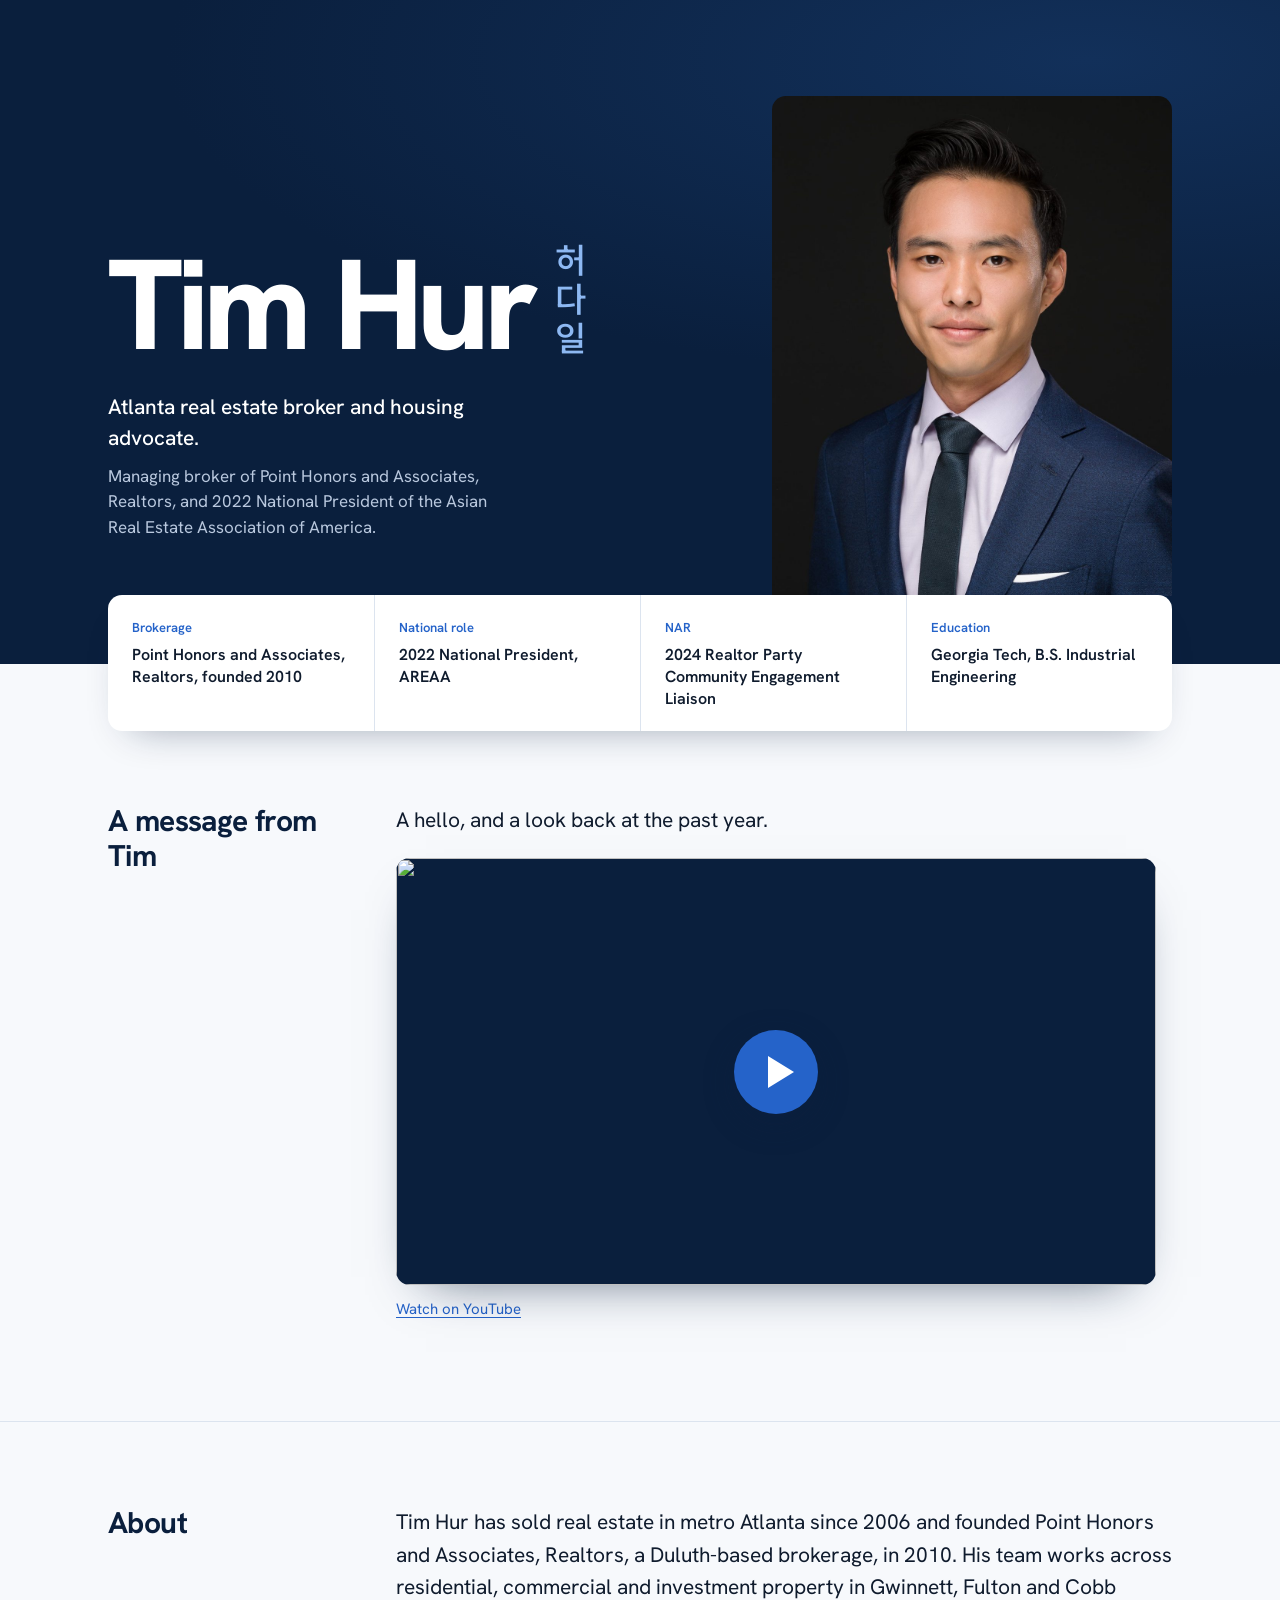
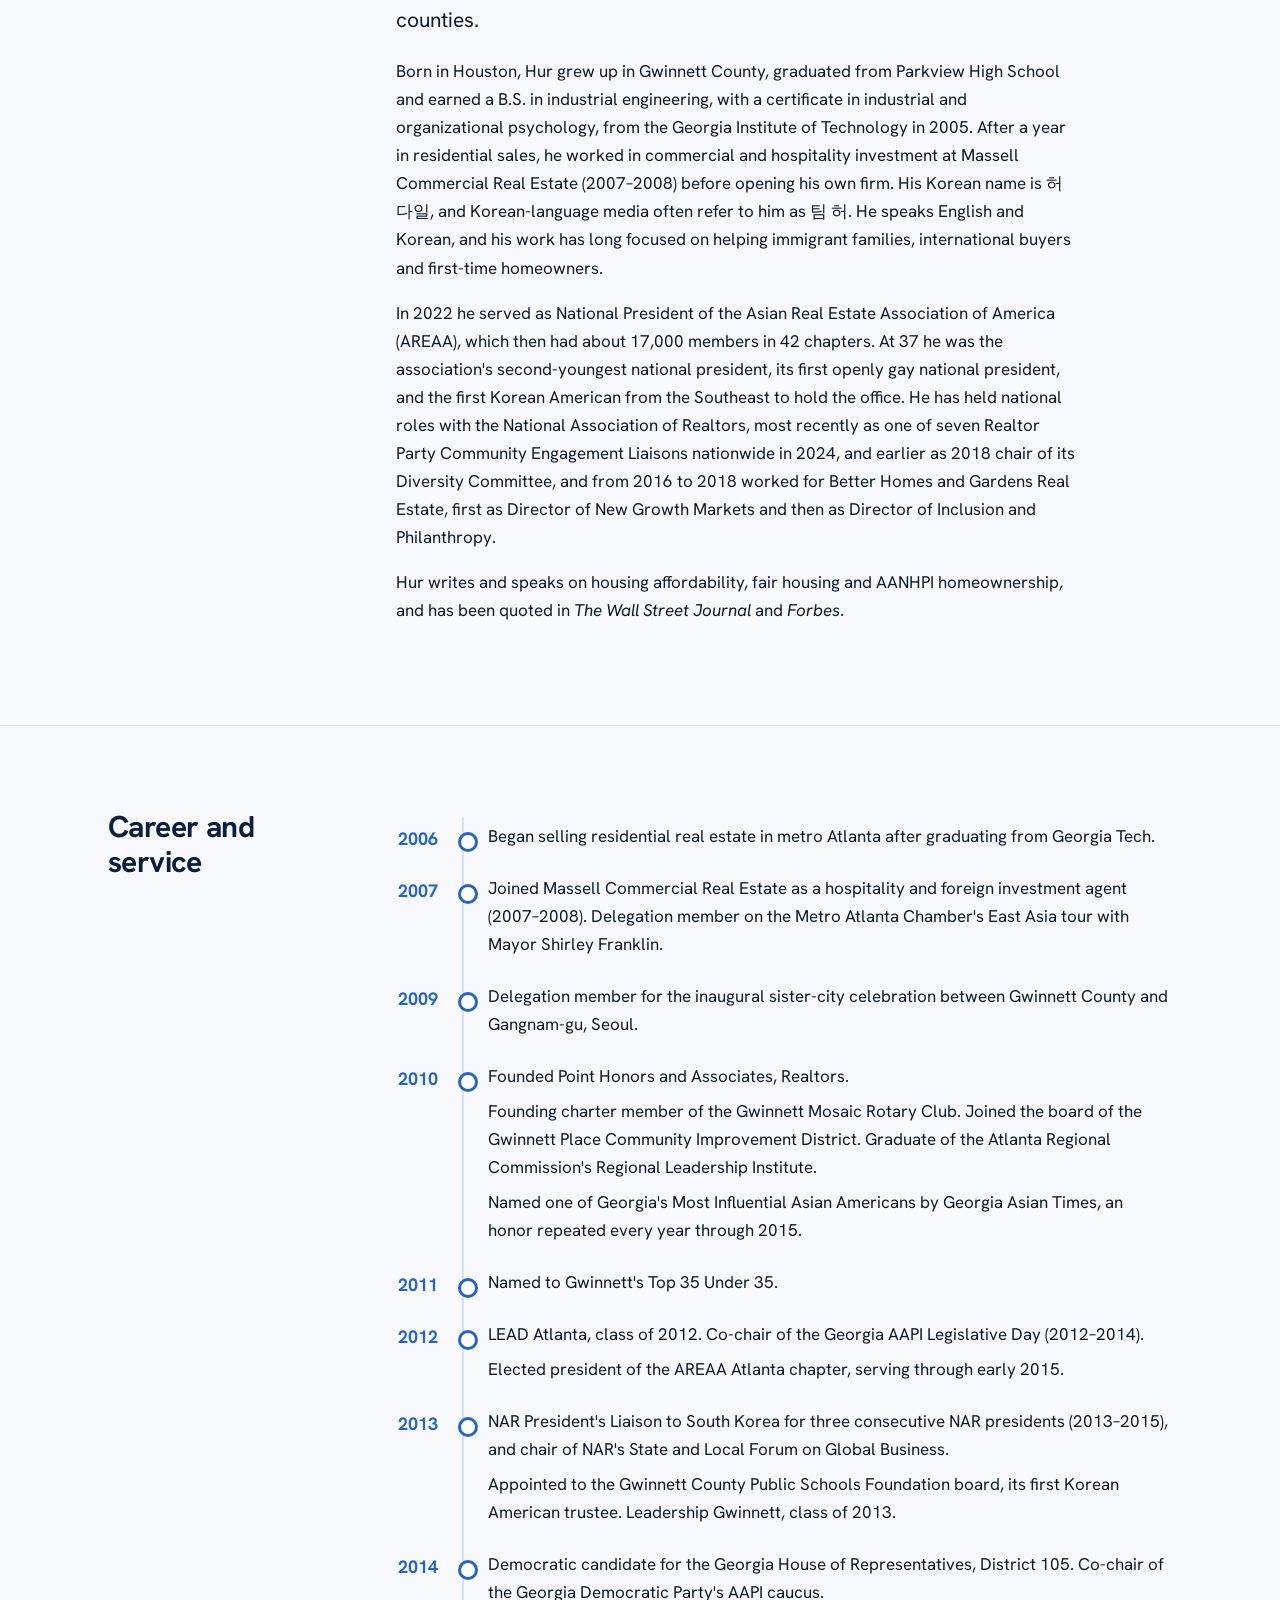
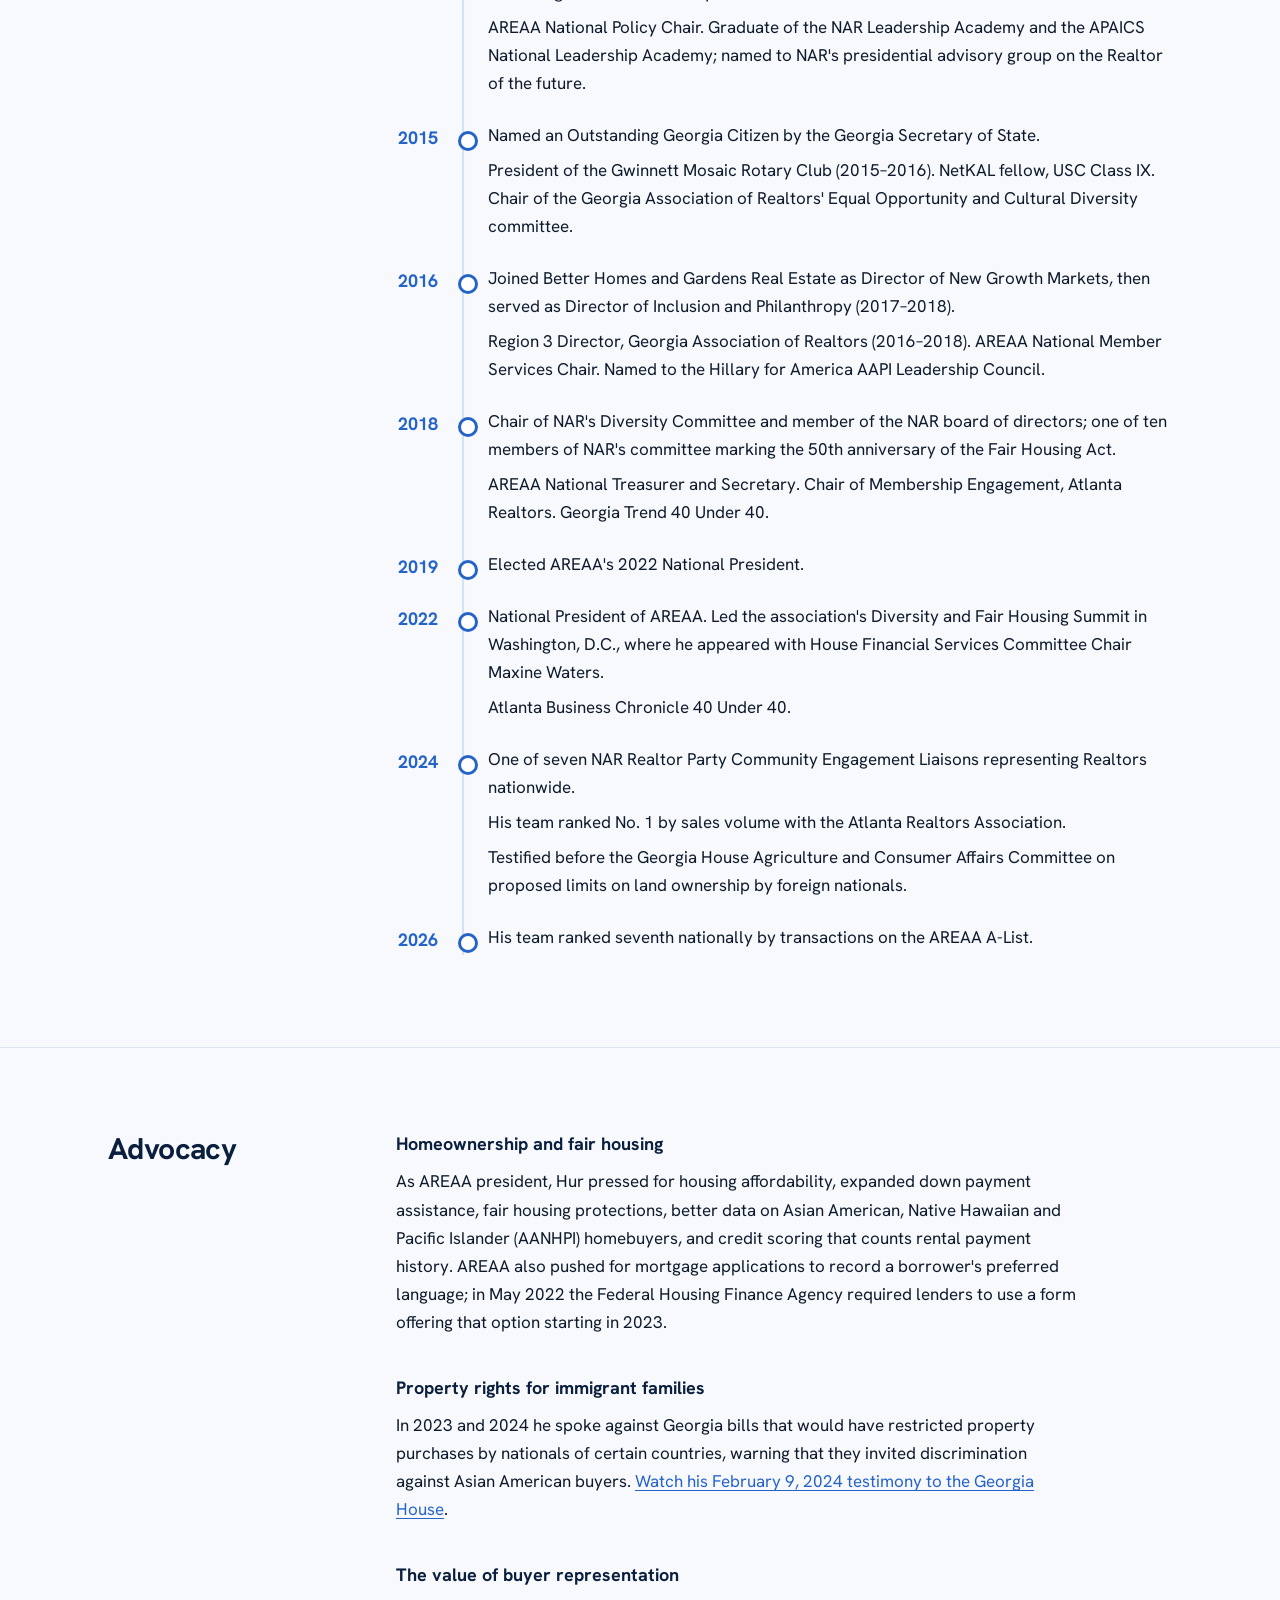
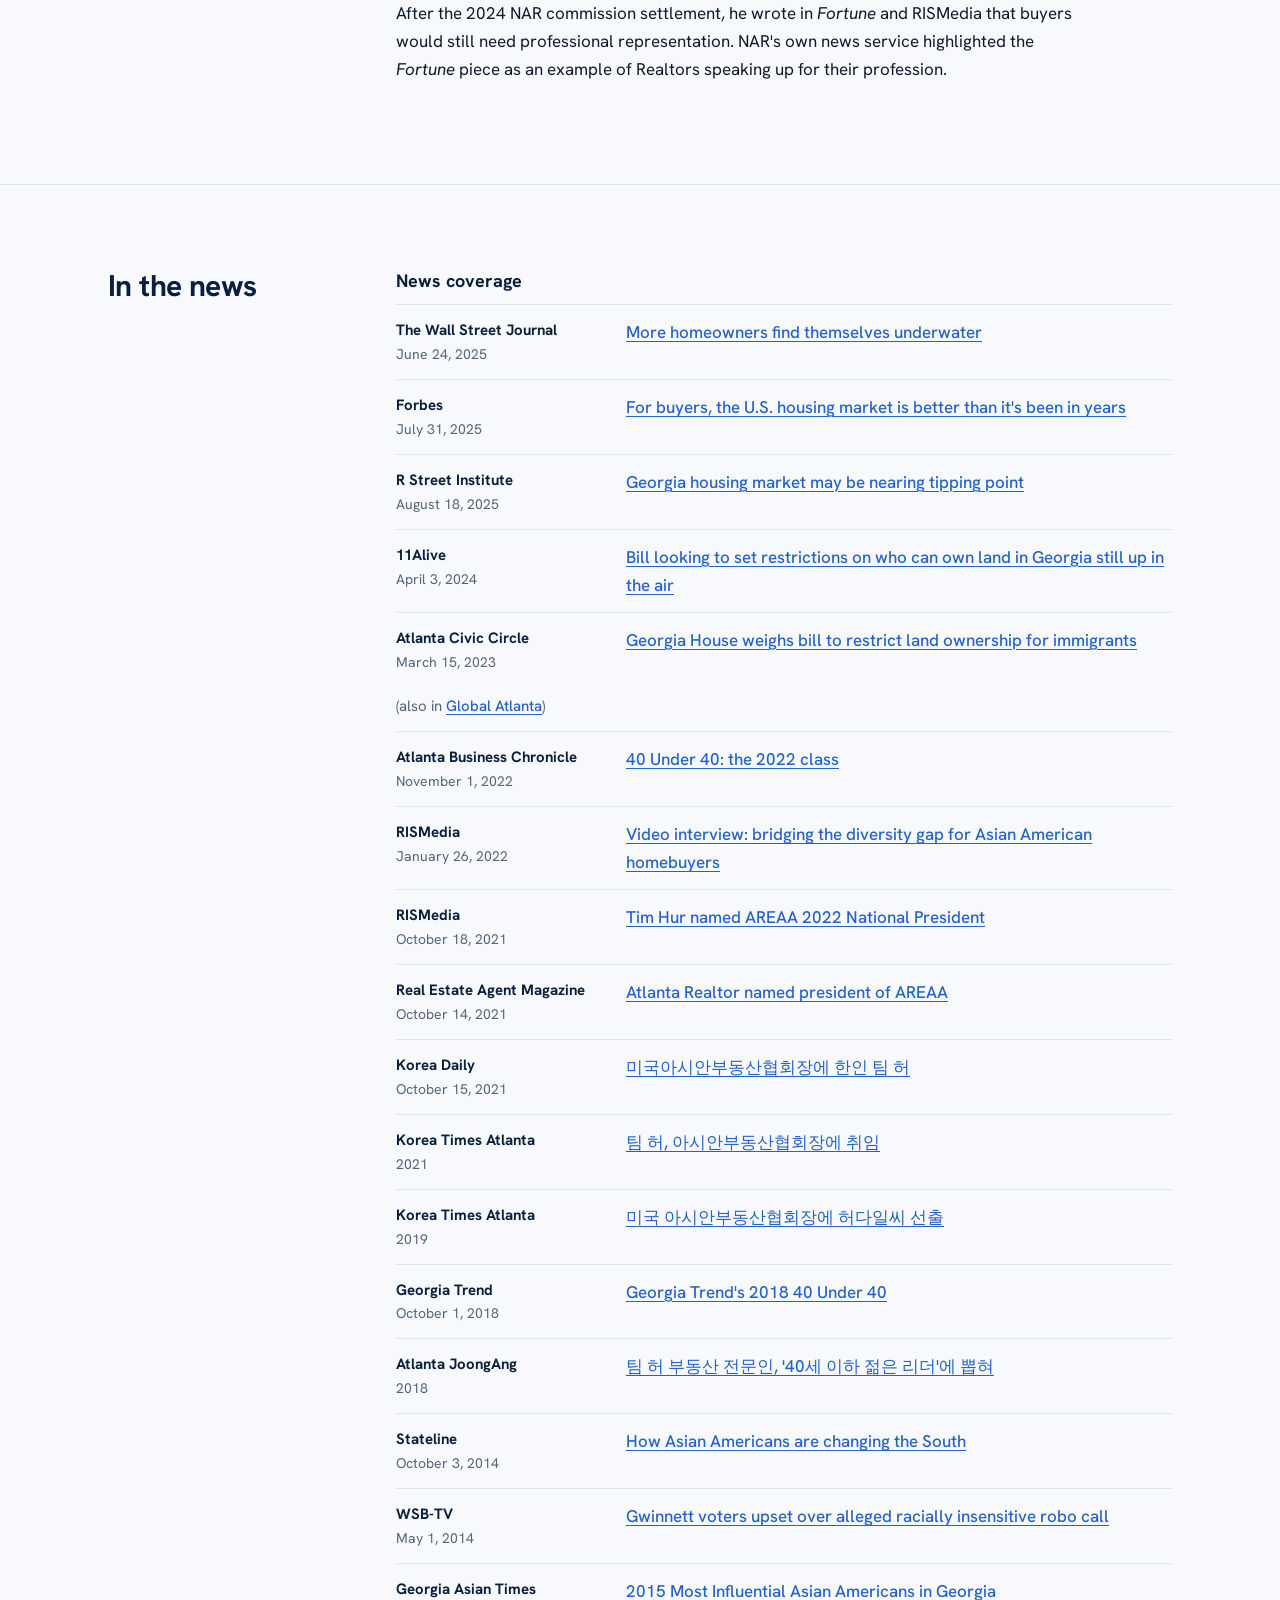
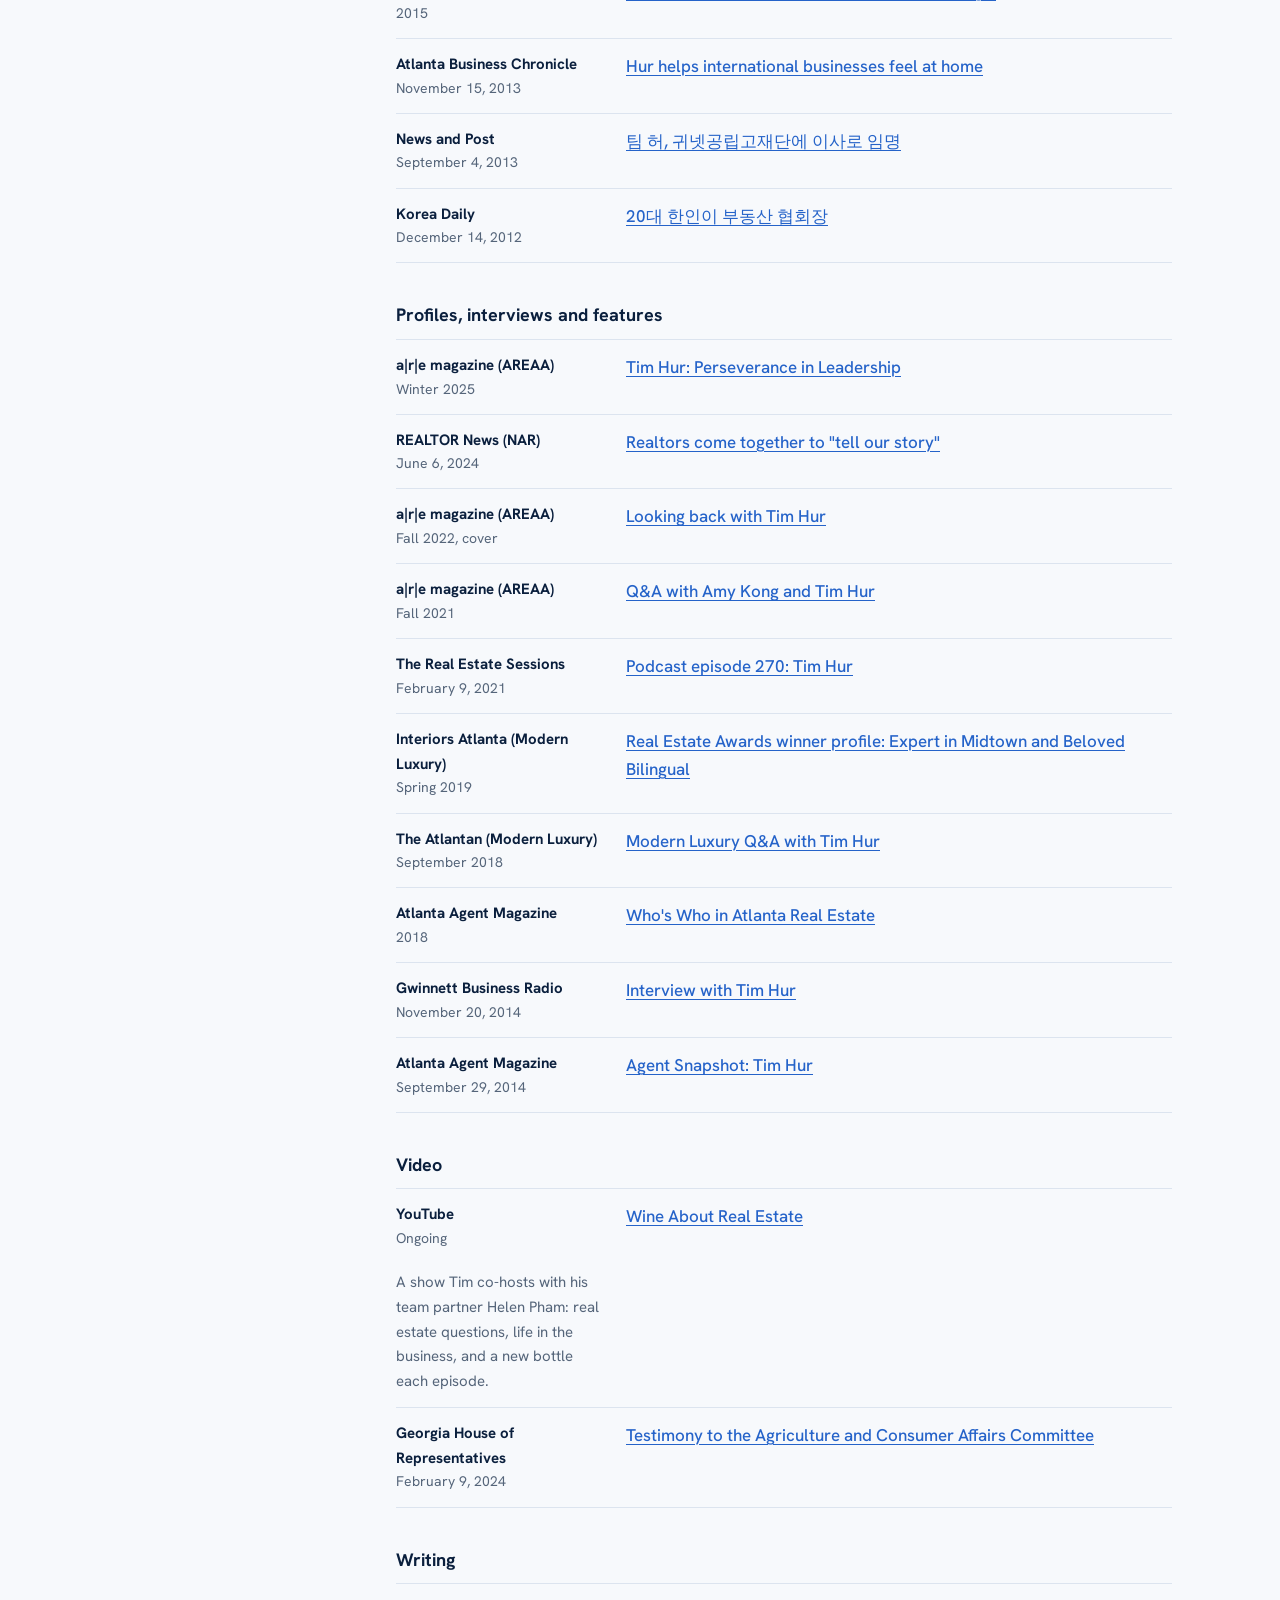
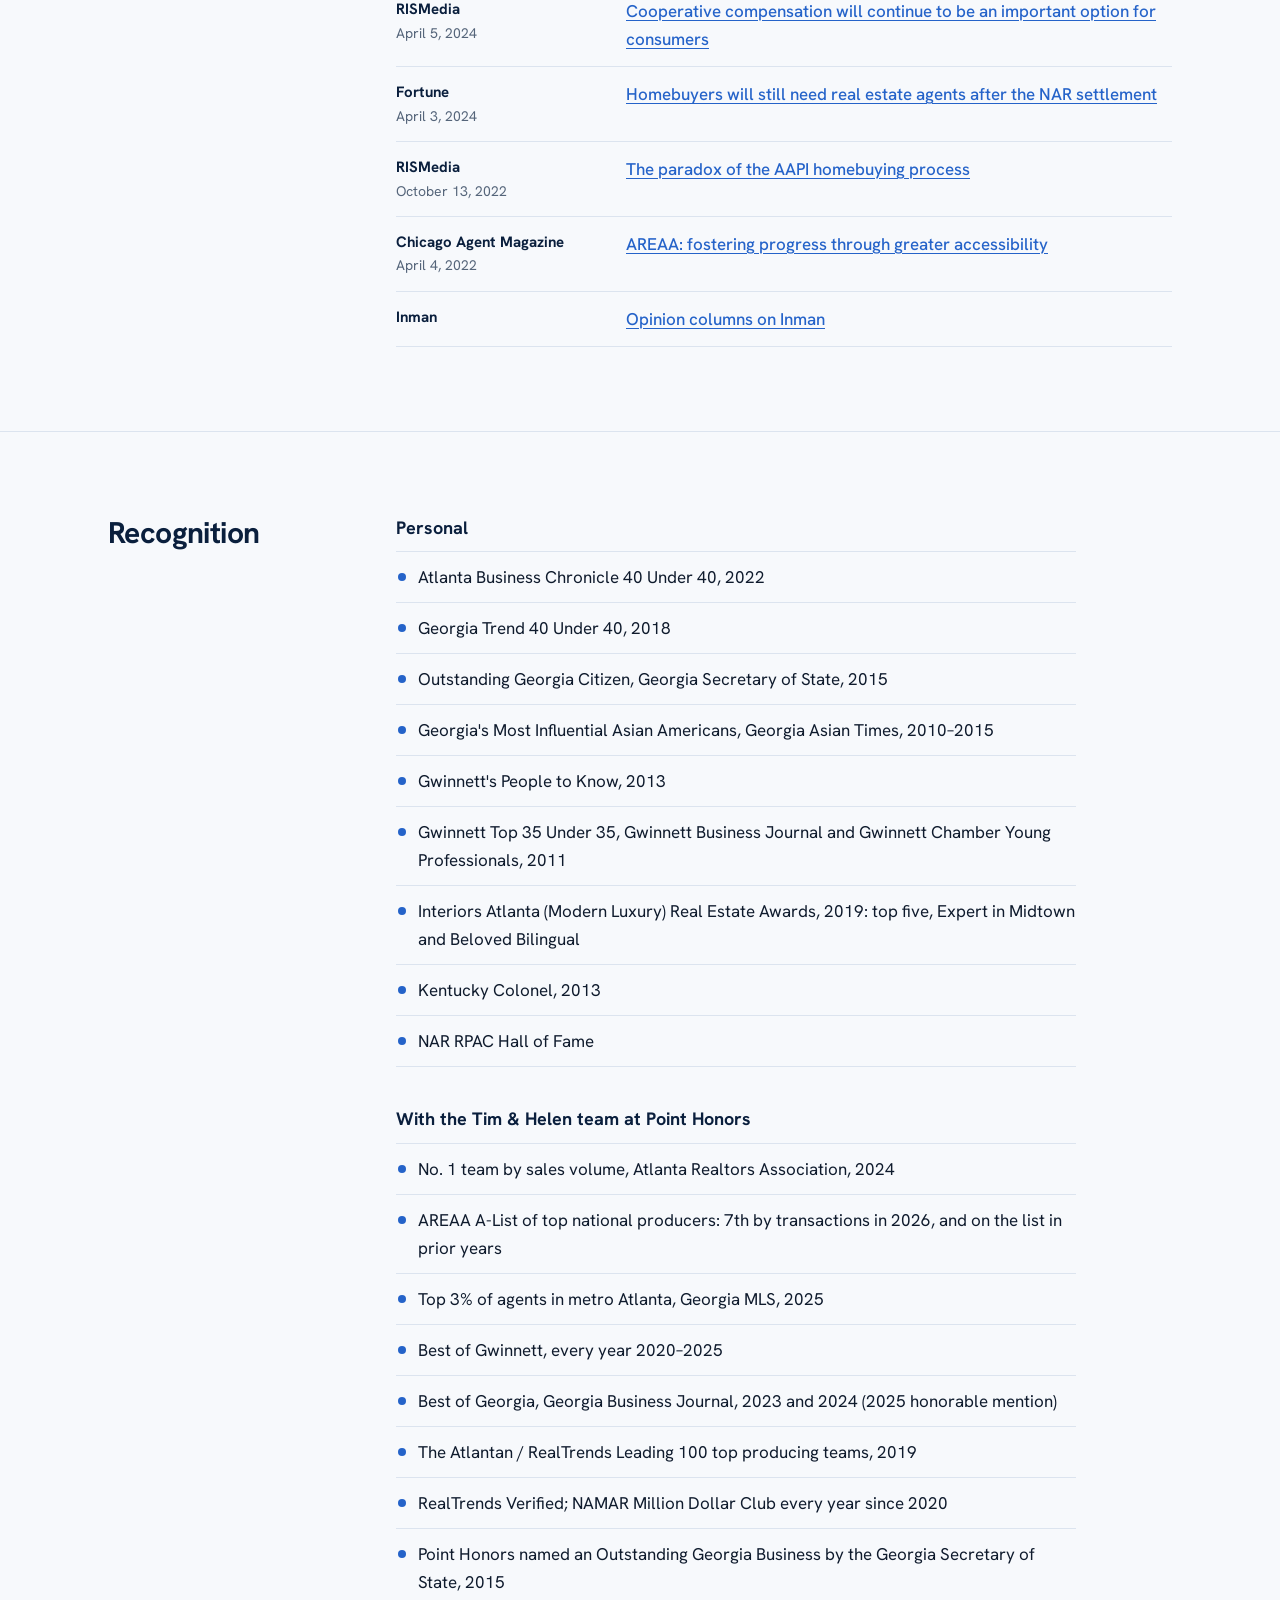
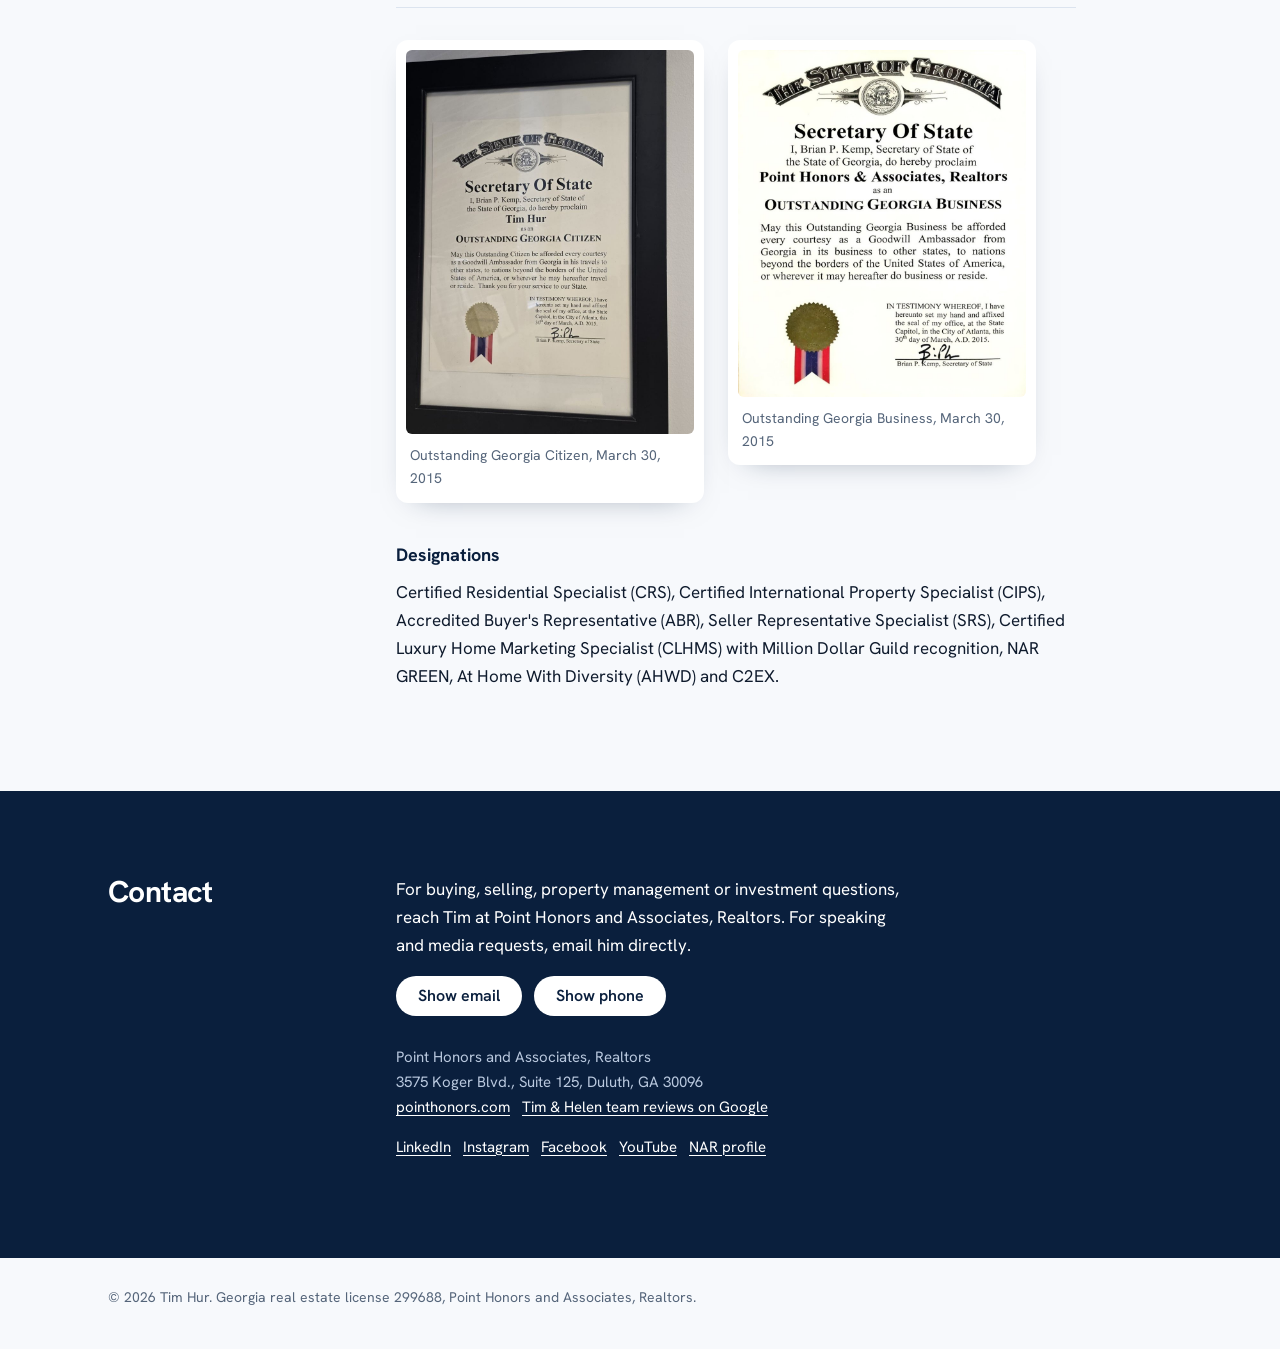
==== index.html @ 00a07d2d "Launch timhur.com site with welcome video Co-Authored-By: Claude Opus 5.5 <noreply@anthropic.com> Cl" ====
<!DOCTYPE html>
<html lang="en">
<head>
<meta charset="utf-8">
<meta name="viewport" content="width=device-width, initial-scale=1">
<title>Tim Hur | Atlanta Real Estate Broker &amp; 2022 AREAA National President</title>
<meta name="description" content="Tim Hur (허다일) is an Atlanta real estate broker, managing broker of Point Honors and Associates, Realtors, and the 2022 national president of the Asian Real Estate Association of America (AREAA).">
<link rel="canonical" href="https://timhur.com/">
<meta name="robots" content="index, follow">
<meta property="og:type" content="profile">
<meta property="og:title" content="Tim Hur — Atlanta real estate broker and housing advocate">
<meta property="og:description" content="Managing broker of Point Honors and Associates, Realtors. 2022 National President of AREAA. 2024 NAR Realtor Party Community Engagement Liaison.">
<meta property="og:url" content="https://timhur.com/">
<meta property="og:image" content="https://timhur.com/images/tim-hur.jpg">
<meta property="profile:first_name" content="Tim">
<meta property="profile:last_name" content="Hur">
<meta name="twitter:card" content="summary">
<link rel="preconnect" href="https://fonts.googleapis.com">
<link rel="preconnect" href="https://fonts.gstatic.com" crossorigin>
<link href="https://fonts.googleapis.com/css2?family=Hanken+Grotesk:ital,wght@0,400;0,500;0,600;0,700;0,800;1,400&family=Noto+Sans+KR:wght@500&display=swap" rel="stylesheet">

<script type="application/ld+json">
{
  "@context": "https://schema.org",
  "@type": "ProfilePage",
  "@id": "https://timhur.com/#page",
  "url": "https://timhur.com/",
  "name": "Tim Hur",
  "mainEntity": {
    "@type": "Person",
    "@id": "https://timhur.com/#person",
    "name": "Tim Hur",
    "alternateName": ["Tim D. Hur", "허다일", "팀 허"],
    "url": "https://timhur.com/",
    "image": "https://timhur.com/images/tim-hur.jpg",
    "description": "Atlanta real estate broker, managing broker of Point Honors and Associates, Realtors, and 2022 National President of the Asian Real Estate Association of America.",
    "jobTitle": "Managing Broker",
    "hasCredential": { "@type": "EducationalOccupationalCredential", "credentialCategory": "degree", "name": "B.S. Industrial Engineering", "recognizedBy": { "@type": "CollegeOrUniversity", "name": "Georgia Institute of Technology" } },
    "worksFor": {
      "@type": "RealEstateAgent",
      "@id": "https://www.pointhonors.com/#org",
      "name": "Point Honors and Associates, Realtors",
      "url": "https://www.pointhonors.com/",
      "foundingDate": "2010",
      "address": {
        "@type": "PostalAddress",
        "streetAddress": "3575 Koger Blvd., Suite 125",
        "addressLocality": "Duluth",
        "addressRegion": "GA",
        "postalCode": "30096",
        "addressCountry": "US"
      },
      "telephone": "+1-678-869-5130"
    },
    "birthPlace": { "@type": "Place", "name": "Houston, Texas" },
    "alumniOf": [
      { "@type": "CollegeOrUniversity", "name": "Georgia Institute of Technology", "url": "https://www.gatech.edu/" },
      { "@type": "HighSchool", "name": "Parkview High School" }
    ],
    "hasOccupation": {
      "@type": "Occupation",
      "name": "Real estate broker",
      "occupationLocation": { "@type": "City", "name": "Atlanta, Georgia" }
    },
    "memberOf": [
      { "@type": "Organization", "name": "Georgia Association of Realtors" },
      { "@type": "Organization", "name": "Gwinnett Mosaic Rotary Club" },
      { "@type": "Organization", "name": "Asian Real Estate Association of America", "url": "https://www.areaa.org/" },
      { "@type": "Organization", "name": "National Association of Realtors", "url": "https://www.nar.realtor/" }
    ],
    "award": [
      "Atlanta Business Chronicle 40 Under 40 (2022)",
      "Georgia Trend 40 Under 40 (2018)",
      "Outstanding Georgia Citizen, Georgia Secretary of State (2015)",
      "Georgia's Most Influential Asian Americans, Georgia Asian Times (2010–2015)",
      "Gwinnett Top 35 Under 35 (2011)"
    ],
    "knowsLanguage": ["en", "ko"],
    "knowsAbout": ["Residential real estate", "Fair housing", "AANHPI homeownership", "Housing policy"],
    "sameAs": [
      "https://www.wikidata.org/wiki/Q141613548",
      "https://www.linkedin.com/in/timhur/",
      "https://www.instagram.com/timhur7/",
      "https://www.facebook.com/timhur7",
      "https://x.com/timhur7",
      "https://www.youtube.com/@wineaboutrealestate",
      "https://www.nar.realtor/tim-hur",
      "https://ballotpedia.org/Tim_D._Hur",
      "https://www.inman.com/author/tim-hur/",
      "https://fortune.com/author/tim-hur/",
      "https://www.rismedia.com/bylines/tim-hur/",
      "https://www.pointhonors.com/agent/Tim-Hur/8330177"
    ]
  }
}
</script>

<style>
:root{
  --navy:#0A1F3D; --navy-2:#12305A; --blue:#2563C9; --sky:#8DB8F2; --ice:#EEF4FC;
  --paper:#F7F9FC; --ink:#0F1B2D; --muted:#55657A; --rule:#DCE4EF;
  --sans:"Hanken Grotesk", system-ui, -apple-system, "Segoe UI", sans-serif;
  --hangul:"Noto Sans KR", "Apple SD Gothic Neo", sans-serif;
  --measure:68ch;
}
*{box-sizing:border-box}
html{-webkit-text-size-adjust:100%;scroll-behavior:smooth}
body{margin:0;background:var(--paper);color:var(--ink);font:400 17px/1.65 var(--sans)}
a{color:var(--blue);text-decoration-thickness:1px;text-underline-offset:3px}
a:hover{color:var(--navy)}
a:focus-visible,button:focus-visible{outline:2px solid var(--blue);outline-offset:3px;border-radius:4px}
.wrap{max-width:1120px;margin:0 auto;padding:0 28px}

/* Hero: full-bleed navy that the black-backdrop portrait melts into */
.hero{background:radial-gradient(120% 90% at 85% 10%, var(--navy-2) 0%, var(--navy) 60%);color:#fff;padding:96px 0 0;overflow:hidden}
.hero-grid{display:grid;grid-template-columns:1.15fr .85fr;gap:40px;align-items:end}
.name{margin:0;display:flex;align-items:flex-end;gap:20px}
.name-en{font:800 clamp(64px,10vw,128px)/.9 var(--sans);letter-spacing:-.045em;color:#fff}
.name-ko{font:500 clamp(22px,2.8vw,34px)/1 var(--hangul);color:var(--sky);writing-mode:vertical-rl;letter-spacing:.14em;padding-bottom:4px}
.role{margin:28px 0 56px;font-size:21px;line-height:1.5;max-width:34ch;color:#fff;font-weight:500}
.role span{display:block;margin-top:10px;font-size:17px;font-weight:400;color:#B9C8DE}
.portrait{aspect-ratio:4/5;overflow:hidden;align-self:end;border-radius:14px 14px 0 0;max-width:400px;justify-self:end;width:100%}
.portrait img{width:100%;height:100%;object-fit:cover;display:block}
.facts{display:grid;grid-template-columns:repeat(4,1fr);margin:0;background:#fff;border-radius:14px;box-shadow:0 18px 40px -24px rgba(10,31,61,.45);position:relative;top:-1px}
.facts-wrap{background:linear-gradient(var(--navy) 50%, var(--paper) 50%)}
.facts div{padding:22px 24px;border-left:1px solid var(--rule)}
.facts div:first-child{border-left:0}
.facts dt{font-size:13px;font-weight:600;color:var(--blue);margin:0 0 6px}
.facts dd{margin:0;font-size:16px;font-weight:600;line-height:1.35;color:var(--ink)}

/* Sections */
section{padding:84px 0}
section + section{border-top:1px solid var(--rule)}
.sec{display:grid;grid-template-columns:240px 1fr;gap:48px}
h2{font:700 30px/1.15 var(--sans);letter-spacing:-.02em;margin:0;color:var(--navy)}
h3{font:700 18px/1.3 var(--sans);margin:40px 0 12px;color:var(--navy)}
h3:first-child{margin-top:0}
p{margin:0 0 1em;max-width:var(--measure)}
.lede{font-size:21px;line-height:1.55;color:var(--ink)}
ul.plain{list-style:none;margin:0;padding:0;max-width:var(--measure)}
ul.plain li{padding:11px 0 11px 22px;border-top:1px solid var(--rule);position:relative}
ul.plain li::before{content:"";position:absolute;left:2px;top:21px;width:8px;height:8px;border-radius:50%;background:var(--blue)}
ul.plain li:last-child{border-bottom:1px solid var(--rule)}
.src{color:var(--muted);font-size:15px}

/* Timeline: a real sequence, so a rail with year markers */
.timeline{list-style:none;margin:0;padding:0 0 0 2px;max-width:780px;position:relative}
.timeline::before{content:"";position:absolute;left:66px;top:8px;bottom:8px;width:2px;background:#D3E1F5}
.timeline li{display:grid;grid-template-columns:56px 1fr;gap:34px;padding:12px 0;position:relative}
.timeline li::after{content:"";position:absolute;left:60px;top:22px;width:14px;height:14px;border-radius:50%;background:#fff;border:3px solid var(--blue)}
.timeline .yr{font:700 18px/1.2 var(--sans);color:var(--blue);padding-top:6px}
.timeline p{margin:0 0 .4em}
.timeline p:last-child{margin:0}

/* Press list */
.press{list-style:none;margin:0;padding:0;max-width:840px}
.press li{display:grid;grid-template-columns:210px 1fr;gap:20px;padding:13px 0;border-top:1px solid var(--rule)}
.press li:last-child{border-bottom:1px solid var(--rule)}
.press .outlet{font-weight:700;font-size:15px;color:var(--navy)}
.press .outlet small{display:block;font-weight:400;color:var(--muted);font-size:14px}
.press a{font-weight:500}

/* Certificates */
.certs{display:grid;grid-template-columns:1fr 1fr;gap:24px;margin-top:32px;max-width:640px;align-items:start}
.certs figure{margin:0;background:#fff;padding:10px;border-radius:12px;box-shadow:0 10px 30px -20px rgba(10,31,61,.5)}
.certs img{width:100%;height:auto;display:block;border-radius:6px}
.certs figcaption{font-size:14px;color:var(--muted);margin:10px 4px 2px}

/* Contact */
.contact{background:var(--navy);color:#fff;border:0}
section.contact{border-top:0}
.contact h2{color:#fff}
.contact a{color:#fff}
.contact a:focus-visible,.contact button:focus-visible{outline-color:var(--sky)}
.contact p{max-width:52ch}
.contact .src{color:#B9C8DE}
.reveal button{font:600 16px/1 var(--sans);color:var(--navy);background:#fff;border:0;border-radius:999px;padding:12px 22px;margin:0 8px 12px 0;cursor:pointer}
.reveal button:hover{background:var(--sky)}
/* Instagram strip: slow continuous drift, pauses on hover/focus, static when motion is reduced */
.ig{padding-bottom:72px}
.ig .sec{margin-bottom:28px}
.ig-viewport{overflow:hidden;mask-image:linear-gradient(90deg,transparent,#000 6%,#000 94%,transparent)}
.ig-track{list-style:none;margin:0;padding:0 0 0 28px;display:flex;gap:18px;width:max-content;animation:igdrift 70s linear infinite}
.ig-viewport:hover .ig-track,.ig-viewport:focus-within .ig-track{animation-play-state:paused}
.ig-track li{flex:0 0 auto}
.ig-track a{display:block;width:240px;aspect-ratio:3/4;border-radius:12px;overflow:hidden;background:var(--ice);box-shadow:0 12px 28px -20px rgba(10,31,61,.6)}
.ig-track img{width:100%;height:100%;object-fit:cover;display:block;transition:transform .3s ease}
.ig-track a:hover img{transform:scale(1.03)}
@keyframes igdrift{from{transform:translateX(0)}to{transform:translateX(-50%)}}
@media (prefers-reduced-motion:reduce){
  .ig-track{animation:none}
  .ig-viewport{overflow-x:auto;mask-image:none}
  .ig-track a:hover img{transform:none}
}
@media (max-width:480px){.ig-track a{width:180px}}
/* Welcome video: thumbnail first, YouTube loads only when played */
.welcome{padding-top:72px}
.video{position:relative;aspect-ratio:16/9;max-width:760px;border-radius:14px;overflow:hidden;background:var(--navy);box-shadow:0 22px 50px -30px rgba(10,31,61,.7);margin:6px 0 12px}
.video-play{all:unset;cursor:pointer;position:absolute;inset:0;display:block}
.video-play img{width:100%;height:100%;object-fit:cover;display:block}
.video-icon{position:absolute;left:50%;top:50%;width:84px;height:84px;margin:-42px 0 0 -42px;border-radius:50%;background:var(--blue);box-shadow:0 10px 30px rgba(10,31,61,.45);transition:transform .2s ease}
.video-icon::after{content:"";position:absolute;left:34px;top:26px;border-style:solid;border-width:16px 0 16px 26px;border-color:transparent transparent transparent #fff}
.video-play:hover .video-icon{transform:scale(1.06)}
.video-play:focus-visible{outline:3px solid var(--blue);outline-offset:-3px}
.video iframe{position:absolute;inset:0;width:100%;height:100%;border:0}
@media (prefers-reduced-motion:reduce){.video-icon{transition:none}}
footer{padding:28px 0 40px;font-size:14px;color:var(--muted)}

@media (max-width:860px){
  .hero{padding-top:56px}
  .hero-grid{grid-template-columns:1fr;gap:0}
  .role{margin-bottom:32px}
  .portrait{justify-self:start;max-width:300px}
  .facts{grid-template-columns:1fr 1fr}
  .facts div:nth-child(3){border-left:0}
  .facts div:nth-child(n+3){border-top:1px solid var(--rule)}
  .sec{grid-template-columns:1fr;gap:22px}
  section{padding:60px 0}
  .press li{grid-template-columns:1fr;gap:2px}
}
@media (max-width:480px){
  .wrap{padding:0 20px}
  .facts{grid-template-columns:1fr}
  .facts div{border-left:0;border-top:1px solid var(--rule)}
  .facts div:first-child{border-top:0}
  .timeline::before{left:50px}
  .timeline li{grid-template-columns:44px 1fr;gap:28px}
  .timeline li::after{left:44px}
}
@media (prefers-reduced-motion:reduce){html{scroll-behavior:auto}}
</style>
</head>
<body>

<header class="hero">
  <div class="wrap">
    <div class="hero-grid">
      <div>
        <h1 class="name">
          <span class="name-en">Tim Hur</span>
          <span class="name-ko" lang="ko">허다일</span>
        </h1>
        <p class="role">Atlanta real estate broker and housing advocate.<span>Managing broker of Point Honors and Associates, Realtors, and 2022 National President of the Asian Real Estate Association of America.</span></p>
      </div>
      <div class="portrait">
        <img src="images/tim-hur.jpg" alt="Portrait of Tim Hur" width="1040" height="1300" fetchpriority="high">
      </div>
    </div>

  </div>
</header>
<div class="facts-wrap"><div class="wrap">
    <dl class="facts">
      <div><dt>Brokerage</dt><dd>Point Honors and Associates, Realtors, founded 2010</dd></div>
      <div><dt>National role</dt><dd>2022 National President, AREAA</dd></div>
      <div><dt>NAR</dt><dd>2024 Realtor Party Community Engagement Liaison</dd></div>
      <div><dt>Education</dt><dd>Georgia Tech, B.S. Industrial Engineering</dd></div>
    </dl>
</div></div>

<main>

<section id="welcome" class="welcome">
  <div class="wrap sec">
    <h2>A message from Tim</h2>
    <div>
      <p class="lede">A hello, and a look back at the past year.</p>
      <div class="video">
        <button type="button" class="video-play" data-id="hMQHinQkRRc" aria-label="Play video: A message from Tim Hur">
          <img src="https://i.ytimg.com/vi/hMQHinQkRRc/hqdefault.jpg" alt="" width="480" height="360" loading="lazy">
          <span class="video-icon" aria-hidden="true"></span>
        </button>
      </div>
      <p class="src"><a href="https://youtu.be/hMQHinQkRRc">Watch on YouTube</a></p>
    </div>
  </div>
</section>

<section id="about">
  <div class="wrap sec">
    <h2>About</h2>
    <div>
      <p class="lede">Tim Hur has sold real estate in metro Atlanta since 2006 and founded Point Honors and Associates, Realtors, a Duluth-based brokerage, in 2010. His team works across residential, commercial and investment property in Gwinnett, Fulton and Cobb counties.</p>
      <p>Born in Houston, Hur grew up in Gwinnett County, graduated from Parkview High School and earned a B.S. in industrial engineering, with a certificate in industrial and organizational psychology, from the Georgia Institute of Technology in 2005. After a year in residential sales, he worked in commercial and hospitality investment at Massell Commercial Real Estate (2007–2008) before opening his own firm. His Korean name is 허다일, and Korean-language media often refer to him as 팀 허. He speaks English and Korean, and his work has long focused on helping immigrant families, international buyers and first-time homeowners.</p>
      <p>In 2022 he served as National President of the Asian Real Estate Association of America (AREAA), which then had about 17,000 members in 42 chapters. At 37 he was the association's second-youngest national president, its first openly gay national president, and the first Korean American from the Southeast to hold the office. He has held national roles with the National Association of Realtors, most recently as one of seven Realtor Party Community Engagement Liaisons nationwide in 2024, and earlier as 2018 chair of its Diversity Committee, and from 2016 to 2018 worked for Better Homes and Gardens Real Estate, first as Director of New Growth Markets and then as Director of Inclusion and Philanthropy.</p>
      <p>Hur writes and speaks on housing affordability, fair housing and AANHPI homeownership, and has been quoted in <em>The Wall Street Journal</em> and <em>Forbes</em>.</p>
    </div>
  </div>
</section>

<section id="career">
  <div class="wrap sec">
    <h2>Career and service</h2>
    <ol class="timeline">
      <li><span class="yr">2006</span><div><p>Began selling residential real estate in metro Atlanta after graduating from Georgia Tech.</p></div></li>
      <li><span class="yr">2007</span><div><p>Joined Massell Commercial Real Estate as a hospitality and foreign investment agent (2007–2008). Delegation member on the Metro Atlanta Chamber's East Asia tour with Mayor Shirley Franklin.</p></div></li>
      <li><span class="yr">2009</span><div><p>Delegation member for the inaugural sister-city celebration between Gwinnett County and Gangnam-gu, Seoul.</p></div></li>
      <li><span class="yr">2010</span><div><p>Founded Point Honors and Associates, Realtors.</p><p>Founding charter member of the Gwinnett Mosaic Rotary Club. Joined the board of the Gwinnett Place Community Improvement District. Graduate of the Atlanta Regional Commission's Regional Leadership Institute.</p><p>Named one of Georgia's Most Influential Asian Americans by Georgia Asian Times, an honor repeated every year through 2015.</p></div></li>
      <li><span class="yr">2011</span><div><p>Named to Gwinnett's Top 35 Under 35.</p></div></li>
      <li><span class="yr">2012</span><div><p>LEAD Atlanta, class of 2012. Co-chair of the Georgia AAPI Legislative Day (2012–2014).</p><p>Elected president of the AREAA Atlanta chapter, serving through early 2015.</p></div></li>
      <li><span class="yr">2013</span><div><p>NAR President's Liaison to South Korea for three consecutive NAR presidents (2013–2015), and chair of NAR's State and Local Forum on Global Business.</p><p>Appointed to the Gwinnett County Public Schools Foundation board, its first Korean American trustee. Leadership Gwinnett, class of 2013.</p></div></li>
      <li><span class="yr">2014</span><div><p>Democratic candidate for the Georgia House of Representatives, District 105. Co-chair of the Georgia Democratic Party's AAPI caucus.</p><p>AREAA National Policy Chair. Graduate of the NAR Leadership Academy and the APAICS National Leadership Academy; named to NAR's presidential advisory group on the Realtor of the future.</p></div></li>
      <li><span class="yr">2015</span><div><p>Named an Outstanding Georgia Citizen by the Georgia Secretary of State.</p><p>President of the Gwinnett Mosaic Rotary Club (2015–2016). NetKAL fellow, USC Class IX. Chair of the Georgia Association of Realtors' Equal Opportunity and Cultural Diversity committee.</p></div></li>
      <li><span class="yr">2016</span><div><p>Joined Better Homes and Gardens Real Estate as Director of New Growth Markets, then served as Director of Inclusion and Philanthropy (2017–2018).</p><p>Region 3 Director, Georgia Association of Realtors (2016–2018). AREAA National Member Services Chair. Named to the Hillary for America AAPI Leadership Council.</p></div></li>
      <li><span class="yr">2018</span><div><p>Chair of NAR's Diversity Committee and member of the NAR board of directors; one of ten members of NAR's committee marking the 50th anniversary of the Fair Housing Act.</p><p>AREAA National Treasurer and Secretary. Chair of Membership Engagement, Atlanta Realtors. Georgia Trend 40 Under 40.</p></div></li>
      <li><span class="yr">2019</span><div><p>Elected AREAA's 2022 National President.</p></div></li>
      <li><span class="yr">2022</span><div><p>National President of AREAA. Led the association's Diversity and Fair Housing Summit in Washington, D.C., where he appeared with House Financial Services Committee Chair Maxine Waters.</p><p>Atlanta Business Chronicle 40 Under 40.</p></div></li>
      <li><span class="yr">2024</span><div><p>One of seven NAR Realtor Party Community Engagement Liaisons representing Realtors nationwide.</p><p>His team ranked No. 1 by sales volume with the Atlanta Realtors Association.</p><p>Testified before the Georgia House Agriculture and Consumer Affairs Committee on proposed limits on land ownership by foreign nationals.</p></div></li>
      <li><span class="yr">2026</span><div><p>His team ranked seventh nationally by transactions on the AREAA A-List.</p></div></li>
    </ol>
  </div>
</section>

<section id="advocacy">
  <div class="wrap sec">
    <h2>Advocacy</h2>
    <div>
      <h3>Homeownership and fair housing</h3>
      <p>As AREAA president, Hur pressed for housing affordability, expanded down payment assistance, fair housing protections, better data on Asian American, Native Hawaiian and Pacific Islander (AANHPI) homebuyers, and credit scoring that counts rental payment history. AREAA also pushed for mortgage applications to record a borrower's preferred language; in May 2022 the Federal Housing Finance Agency required lenders to use a form offering that option starting in 2023.</p>
      <h3>Property rights for immigrant families</h3>
      <p>In 2023 and 2024 he spoke against Georgia bills that would have restricted property purchases by nationals of certain countries, warning that they invited discrimination against Asian American buyers. <a href="https://www.youtube.com/watch?v=MfD4mejKtww&amp;t=2538s">Watch his February 9, 2024 testimony to the Georgia House</a>.</p>
      <h3>The value of buyer representation</h3>
      <p>After the 2024 NAR commission settlement, he wrote in <em>Fortune</em> and RISMedia that buyers would still need professional representation. NAR's own news service highlighted the <em>Fortune</em> piece as an example of Realtors speaking up for their profession.</p>
    </div>
  </div>
</section>

<section id="press">
  <div class="wrap sec">
    <h2>In the news</h2>
    <div>
      <h3>News coverage</h3>
      <ul class="press">
        <li><span class="outlet">The Wall Street Journal<small>June 24, 2025</small></span><a href="https://www.wsj.com/economy/housing/underwater-mortgages-negative-equity-charts-4e5978a1">More homeowners find themselves underwater</a></li>
        <li><span class="outlet">Forbes<small>July 31, 2025</small></span><a href="https://www.forbes.com/sites/daniellechemtob/2025/07/31/for-buyers-the-us-housing-market-is-better-than-its-been-in-years/">For buyers, the U.S. housing market is better than it's been in years</a></li>
        <li><span class="outlet">R Street Institute<small>August 18, 2025</small></span><a href="https://www.rstreet.org/commentary/georgia-housing-market-may-be-nearing-tipping-point/">Georgia housing market may be nearing tipping point</a></li>
        <li><span class="outlet">11Alive<small>April 3, 2024</small></span><a href="https://www.11alive.com/article/news/politics/georgia-governors-decision-land-ownership-bill-foreign-entities/85-9b10dd37-d5df-4109-9bd9-2bda0874ba6f">Bill looking to set restrictions on who can own land in Georgia still up in the air</a></li>
        <li><span class="outlet">Atlanta Civic Circle<small>March 15, 2023</small></span><a href="https://atlantaciviccircle.org/2023/03/15/georgia-house-weighs-bill-to-restrict-land-ownership-for-immigrants-from-china-russia-iran-and-other-targeted-countries/">Georgia House weighs bill to restrict land ownership for immigrants</a> <span class="src">(also in <a href="https://www.globalatlanta.com/georgia-house-weighs-bill-to-restrict-land-ownership-for-immigrants-from-china-russia-iran-and-other-targeted-countries/">Global Atlanta</a>)</span></li>
        <li><span class="outlet">Atlanta Business Chronicle<small>November 1, 2022</small></span><a href="https://www.bizjournals.com/atlanta/news/2022/11/01/40-under-40-age-39-2022-class.html">40 Under 40: the 2022 class</a></li>
        <li><span class="outlet">RISMedia<small>January 26, 2022</small></span><a href="https://www.rismedia.com/2022/01/26/bridging-the-diversity-gap-for-asian-american-homebuyers/">Video interview: bridging the diversity gap for Asian American homebuyers</a></li>
        <li><span class="outlet">RISMedia<small>October 18, 2021</small></span><a href="https://www.rismedia.com/2021/10/18/tim-hur-areaa-national-president/">Tim Hur named AREAA 2022 National President</a></li>
        <li><span class="outlet">Real Estate Agent Magazine<small>October 14, 2021</small></span><a href="https://denveragentmagazine.com/2021/10/14/atlanta-realtor-named-president-of-areaa/">Atlanta Realtor named president of AREAA</a></li>
        <li><span class="outlet">Korea Daily<small>October 15, 2021</small></span><a href="https://www.koreadaily.com/article/20211015121712015" lang="ko">미국아시안부동산협회장에 한인 팀 허</a></li>
        <li><span class="outlet">Korea Times Atlanta<small>2021</small></span><a href="https://higoodday.com/news/972090" lang="ko">팀 허, 아시안부동산협회장에 취임</a></li>
        <li><span class="outlet">Korea Times Atlanta<small>2019</small></span><a href="https://higoodday.com/news/716541" lang="ko">미국 아시안부동산협회장에 허다일씨 선출</a></li>
        <li><span class="outlet">Georgia Trend<small>October 1, 2018</small></span><a href="https://www.georgiatrend.com/2018/10/01/georgia-trends-2018-40-under-40/">Georgia Trend's 2018 40 Under 40</a></li>
        <li><span class="outlet">Atlanta JoongAng<small>2018</small></span><a href="https://www.atlantajoongang.com/48501" lang="ko">팀 허 부동산 전문인, '40세 이하 젊은 리더'에 뽑혀</a></li>
        <li><span class="outlet">Stateline<small>October 3, 2014</small></span><a href="https://stateline.org/2014/10/03/how-asian-americans-are-changing-the-south/">How Asian Americans are changing the South</a></li>
        <li><span class="outlet">WSB-TV<small>May 1, 2014</small></span><a href="https://www.wsbtv.com/news/local/gwinnett-voters-upset-over-alleged-racially-insens/138084466/">Gwinnett voters upset over alleged racially insensitive robo call</a></li>
        <li><span class="outlet">Georgia Asian Times<small>2015</small></span><a href="https://gasiantimes.com/metro-asian-news/2015-most-influential-asian-americans-in-georgia/">2015 Most Influential Asian Americans in Georgia</a></li>
        <li><span class="outlet">Atlanta Business Chronicle<small>November 15, 2013</small></span><a href="https://www.bizjournals.com/atlanta/print-edition/2013/11/15/hur-helps-international-businesses.html">Hur helps international businesses feel at home</a></li>
        <li><span class="outlet">News and Post<small>September 4, 2013</small></span><a href="https://newsandpost.com/m_read.php?id=people&amp;no=323" lang="ko">팀 허, 귀넷공립고재단에 이사로 임명</a></li>
        <li><span class="outlet">Korea Daily<small>December 14, 2012</small></span><a href="https://www.koreadaily.com/article/1549181" lang="ko">20대 한인이 부동산 협회장</a></li>
      </ul>

      <h3>Profiles, interviews and features</h3>
      <ul class="press">
        <li><span class="outlet">a|r|e magazine (AREAA)<small>Winter 2025</small></span><a href="https://issuu.com/areaa/docs/a_r_e_winter_2025">Tim Hur: Perseverance in Leadership</a></li>
        <li><span class="outlet">REALTOR News (NAR)<small>June 6, 2024</small></span><a href="https://www.nar.realtor/news/real-estate-news/realtors-come-together-to-tell-our-story">Realtors come together to "tell our story"</a></li>
        <li><span class="outlet">a|r|e magazine (AREAA)<small>Fall 2022, cover</small></span><a href="https://issuu.com/areaa/docs/fall22_a_r_e_finalfinal">Looking back with Tim Hur</a></li>
        <li><span class="outlet">a|r|e magazine (AREAA)<small>Fall 2021</small></span><a href="https://issuu.com/areaa/docs/fall21_a_r_e">Q&amp;A with Amy Kong and Tim Hur</a></li>
        <li><span class="outlet">The Real Estate Sessions<small>February 9, 2021</small></span><a href="https://www.therealestatesessions.com/episodes/season/6/">Podcast episode 270: Tim Hur</a></li>
        <li><span class="outlet">Interiors Atlanta (Modern Luxury)<small>Spring 2019</small></span><a href="https://cdn.chime.me/image/fs/cmsbuild/202042/12/original_e4d7e45c-9947-41a5-acff-ac46d6d1cf34.png">Real Estate Awards winner profile: Expert in Midtown and Beloved Bilingual</a></li>
        <li><span class="outlet">The Atlantan (Modern Luxury)<small>September 2018</small></span><a href="https://digital.modernluxury.com/publication/?i=520769&amp;p=123">Modern Luxury Q&amp;A with Tim Hur</a></li>
        <li><span class="outlet">Atlanta Agent Magazine<small>2018</small></span><a href="https://atlantaagentmagazine.com/whos-who-2018/tim-hur-point-honors-and-associates-realtors/">Who's Who in Atlanta Real Estate</a></li>
        <li><span class="outlet">Gwinnett Business Radio<small>November 20, 2014</small></span><a href="https://gwinnettbusinessradio.brxarchive.com/2014/11/20/tim-hur/">Interview with Tim Hur</a></li>
        <li><span class="outlet">Atlanta Agent Magazine<small>September 29, 2014</small></span><a href="https://atlantaagentmagazine.com/2014/09/29/agent-snapshot-tim-hur-brokerowner-point-honors-associates-realtors-metro-atlanta/">Agent Snapshot: Tim Hur</a></li>
      </ul>

      <h3>Video</h3>
      <ul class="press">
        <li><span class="outlet">YouTube<small>Ongoing</small></span><a href="https://www.youtube.com/@wineaboutrealestate">Wine About Real Estate</a> <span class="src">A show Tim co-hosts with his team partner Helen Pham: real estate questions, life in the business, and a new bottle each episode.</span></li>
        <li><span class="outlet">Georgia House of Representatives<small>February 9, 2024</small></span><a href="https://www.youtube.com/watch?v=MfD4mejKtww&amp;t=2538s">Testimony to the Agriculture and Consumer Affairs Committee</a></li>
      </ul>

      <h3>Writing</h3>
      <ul class="press">
        <li><span class="outlet">RISMedia<small>April 5, 2024</small></span><a href="https://www.rismedia.com/2024/04/05/nar-op-ed-cooperative-compensation-will-continue-be-important-option-consumers/">Cooperative compensation will continue to be an important option for consumers</a></li>
        <li><span class="outlet">Fortune<small>April 3, 2024</small></span><a href="https://fortune.com/2024/04/03/homebuyers-real-estate-agent-broker-why-national-association-of-realtors-settlement-commissions/">Homebuyers will still need real estate agents after the NAR settlement</a></li>
        <li><span class="outlet">RISMedia<small>October 13, 2022</small></span><a href="https://www.rismedia.com/2022/10/13/paradox-aapi-homebuying-process/">The paradox of the AAPI homebuying process</a></li>
        <li><span class="outlet">Chicago Agent Magazine<small>April 4, 2022</small></span><a href="https://chicagoagentmagazine.com/2022/04/04/areaa-fostering-progress-through-greater-accessibility/">AREAA: fostering progress through greater accessibility</a></li>
        <li><span class="outlet">Inman</span><a href="https://www.inman.com/author/tim-hur/">Opinion columns on Inman</a></li>
      </ul>
    </div>
  </div>
</section>

<section id="recognition">
  <div class="wrap sec">
    <h2>Recognition</h2>
    <div>
      <h3>Personal</h3>
      <ul class="plain">
        <li>Atlanta Business Chronicle 40 Under 40, 2022</li>
        <li>Georgia Trend 40 Under 40, 2018</li>
        <li>Outstanding Georgia Citizen, Georgia Secretary of State, 2015</li>
        <li>Georgia's Most Influential Asian Americans, Georgia Asian Times, 2010–2015</li>
        <li>Gwinnett's People to Know, 2013</li>
        <li>Gwinnett Top 35 Under 35, Gwinnett Business Journal and Gwinnett Chamber Young Professionals, 2011</li>
        <li>Interiors Atlanta (Modern Luxury) Real Estate Awards, 2019: top five, Expert in Midtown and Beloved Bilingual</li>
        <li>Kentucky Colonel, 2013</li>
        <li>NAR RPAC Hall of Fame</li>
      </ul>
      <h3>With the Tim &amp; Helen team at Point Honors</h3>
      <ul class="plain">
        <li>No. 1 team by sales volume, Atlanta Realtors Association, 2024</li>
        <li>AREAA A-List of top national producers: 7th by transactions in 2026, and on the list in prior years</li>
        <li>Top 3% of agents in metro Atlanta, Georgia MLS, 2025</li>
        <li>Best of Gwinnett, every year 2020–2025</li>
        <li>Best of Georgia, Georgia Business Journal, 2023 and 2024 (2025 honorable mention)</li>
        <li>The Atlantan / RealTrends Leading 100 top producing teams, 2019</li>
        <li>RealTrends Verified; NAMAR Million Dollar Club every year since 2020</li>
        <li>Point Honors named an Outstanding Georgia Business by the Georgia Secretary of State, 2015</li>
      </ul>
      <div class="certs">
        <figure>
          <img src="images/outstanding-georgia-citizen-tim-hur-2015.jpg" alt="Framed Georgia Secretary of State proclamation naming Tim Hur an Outstanding Georgia Citizen, March 30, 2015" width="900" height="1200" loading="lazy">
          <figcaption>Outstanding Georgia Citizen, March 30, 2015</figcaption>
        </figure>
        <figure>
          <img src="images/outstanding-georgia-business-point-honors-2015.jpg" alt="Georgia Secretary of State proclamation naming Point Honors and Associates, Realtors an Outstanding Georgia Business, March 30, 2015" width="900" height="1082" loading="lazy">
          <figcaption>Outstanding Georgia Business, March 30, 2015</figcaption>
        </figure>
      </div>
      <h3>Designations</h3>
      <p>Certified Residential Specialist (CRS), Certified International Property Specialist (CIPS), Accredited Buyer's Representative (ABR), Seller Representative Specialist (SRS), Certified Luxury Home Marketing Specialist (CLHMS) with Million Dollar Guild recognition, NAR GREEN, At Home With Diversity (AHWD) and C2EX.</p>
    </div>
  </div>
</section>

<section id="instagram" class="ig" hidden>
  <div class="wrap sec">
    <h2>On Instagram</h2>
    <div>
      <p class="src">Latest from <a href="https://www.instagram.com/timhur7/">@timhur7</a></p>
    </div>
  </div>
  <div class="ig-viewport" aria-label="Latest Instagram posts">
    <ul class="ig-track" id="igTrack"></ul>
  </div>
</section>

<section id="contact" class="contact">
  <div class="wrap sec">
    <h2>Contact</h2>
    <div>
      <p>For buying, selling, property management or investment questions, reach Tim at Point Honors and Associates, Realtors. For speaking and media requests, email him directly.</p>
      <p class="reveal">
        <span id="em"><button type="button" data-u="ruh.mit" data-d="moc.liamg">Show email</button></span>
        <span id="ph"><button type="button" data-n="2232-215-404">Show phone</button></span>
      </p>
      <noscript><p>tim.hur [at] gmail [dot] com</p></noscript>
      <p class="src">Point Honors and Associates, Realtors<br>3575 Koger Blvd., Suite 125, Duluth, GA 30096<br><a href="https://www.pointhonors.com/">pointhonors.com</a> &nbsp; <a href="https://www.google.com/maps/search/?api=1&amp;query=Tim+Hur+%26+Helen+Pham+-+Point+Honors+%26+Associates%2C+Realtors">Tim &amp; Helen team reviews on Google</a></p>
      <p class="src"><a href="https://www.linkedin.com/in/timhur/">LinkedIn</a> &nbsp; <a href="https://www.instagram.com/timhur7/">Instagram</a> &nbsp; <a href="https://www.facebook.com/timhur7">Facebook</a> &nbsp; <a href="https://www.youtube.com/@wineaboutrealestate">YouTube</a> &nbsp; <a href="https://www.nar.realtor/tim-hur">NAR profile</a></p>
    </div>
  </div>
</section>

</main>

<footer>
  <div class="wrap">© 2026 Tim Hur. Georgia real estate license 299688, Point Honors and Associates, Realtors.</div>
</footer>

<script>
/* Contact details are assembled only when clicked, so scrapers reading the page source don't see them. */
document.querySelectorAll('.reveal button').forEach(function(b){
  b.addEventListener('click',function(){
    var a=document.createElement('a'), r=function(s){return s.split('').reverse().join('');};
    if(b.dataset.u){var e=r(b.dataset.u)+'@'+r(b.dataset.d);a.href='mailto:'+e;a.textContent=e;}
    else{var n=r(b.dataset.n);a.href='tel:+1'+n.replace(/-/g,'');a.textContent=n;}
    b.replaceWith(a);a.focus();
  });
});
</script>
<script>
/* Instagram strip via Behold feed. If the feed can't load, the section stays hidden. */
(function(){
  var track=document.getElementById('igTrack'); if(!track) return;
  fetch('https://feeds.behold.so/EiExIxD0FXTYToe7xQs5').then(function(r){return r.json();}).then(function(d){
    var posts=(d.posts||[]).filter(function(p){return p.sizes&&p.sizes.medium;});
    if(!posts.length) return;
    function card(p,hide){
      var li=document.createElement('li'), a=document.createElement('a'), img=document.createElement('img');
      a.href=p.permalink; a.target='_blank'; a.rel='noopener';
      var cap=(p.prunedCaption||p.caption||'Instagram post').replace(/\s+/g,' ').trim();
      img.src=p.sizes.medium.mediaUrl; img.decoding='async'; img.alt=cap.length>120?cap.slice(0,117)+'…':cap;
      img.width=p.sizes.medium.width; img.height=p.sizes.medium.height;
      if(hide){li.setAttribute('aria-hidden','true'); a.tabIndex=-1;}
      a.appendChild(img); li.appendChild(a); return li;
    }
    posts.forEach(function(p){track.appendChild(card(p,false));});
    if(!window.matchMedia('(prefers-reduced-motion: reduce)').matches){
      posts.forEach(function(p){track.appendChild(card(p,true));}); /* second copy makes the loop seamless */
    }
    document.getElementById('instagram').hidden=false;
  }).catch(function(){});
})();
</script>
<script>
document.querySelectorAll('.video-play').forEach(function(b){
  b.addEventListener('click',function(){
    var f=document.createElement('iframe');
    f.src='https://www.youtube-nocookie.com/embed/'+b.dataset.id+'?autoplay=1&rel=0';
    f.title='A message from Tim Hur'; f.allow='accelerometer; autoplay; clipboard-write; encrypted-media; gyroscope; picture-in-picture'; f.allowFullscreen=true;
    b.replaceWith(f);
  });
});
</script>
</body>
</html>
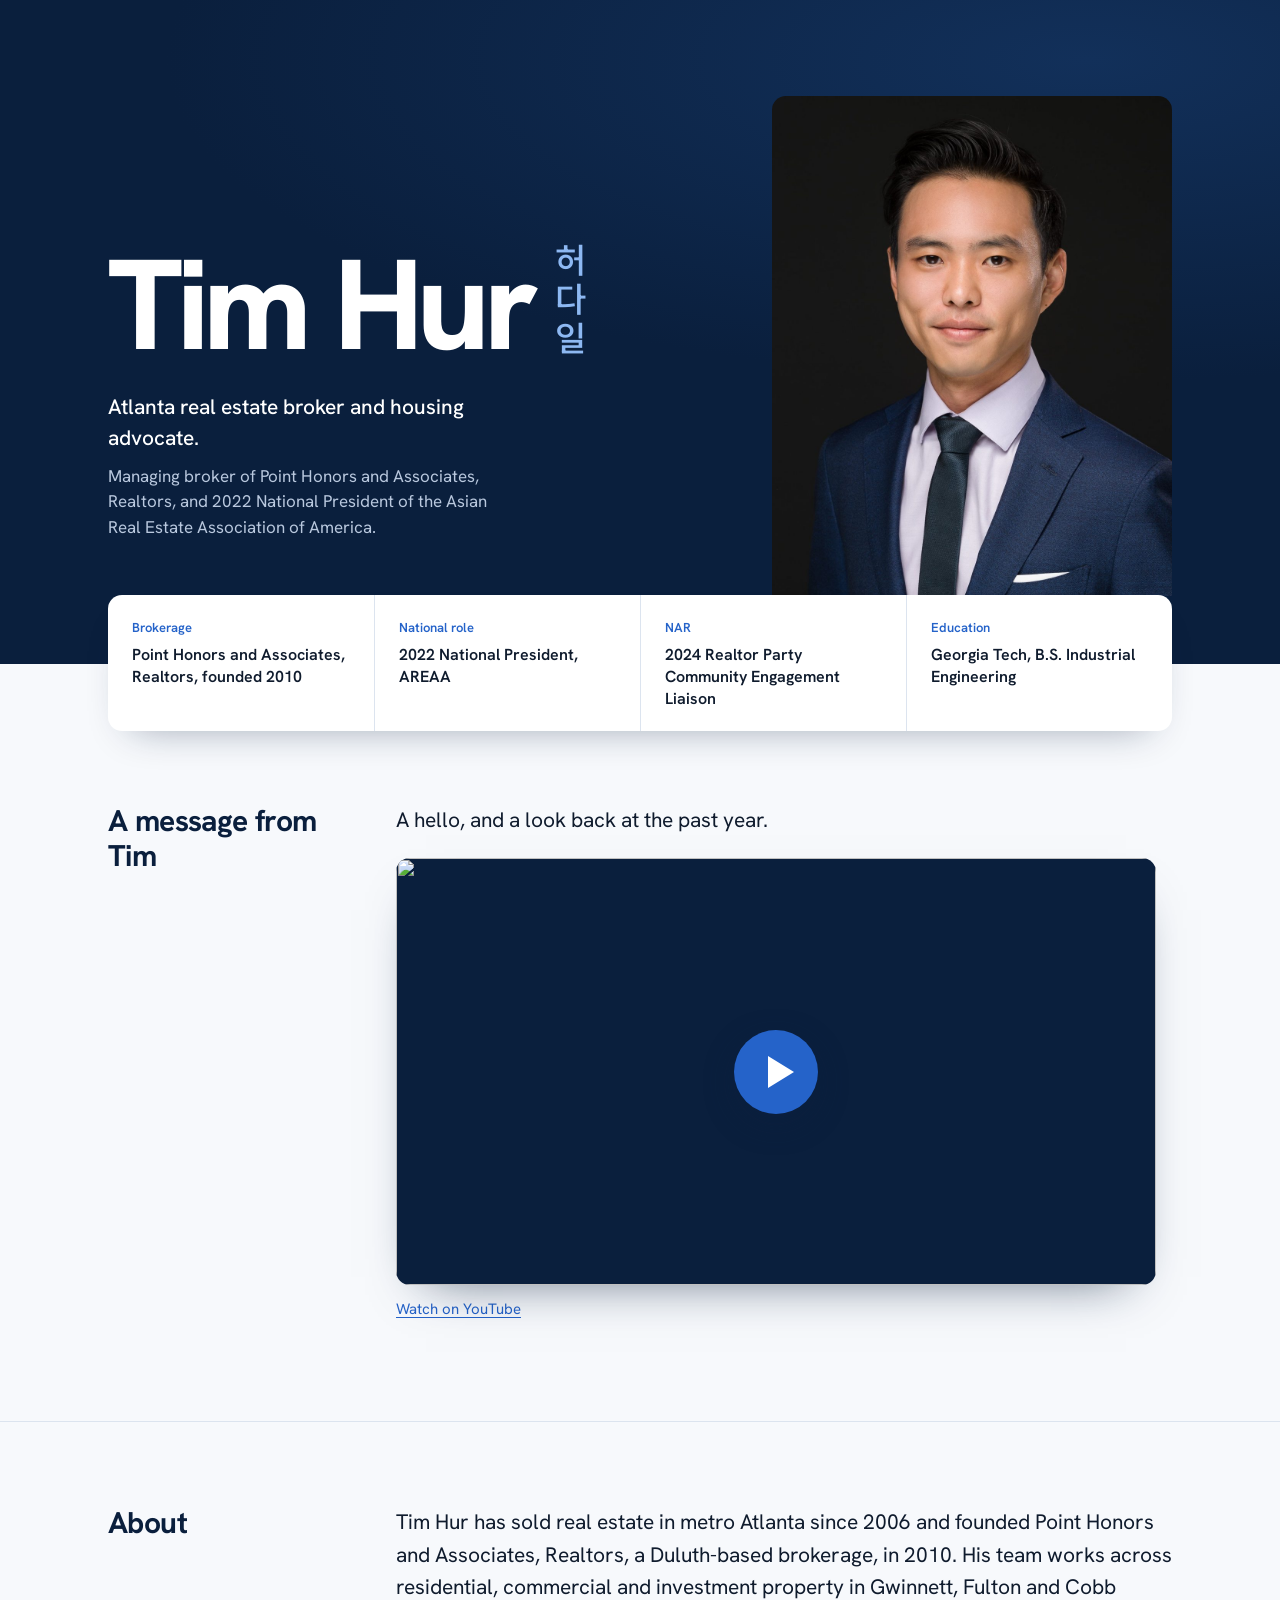
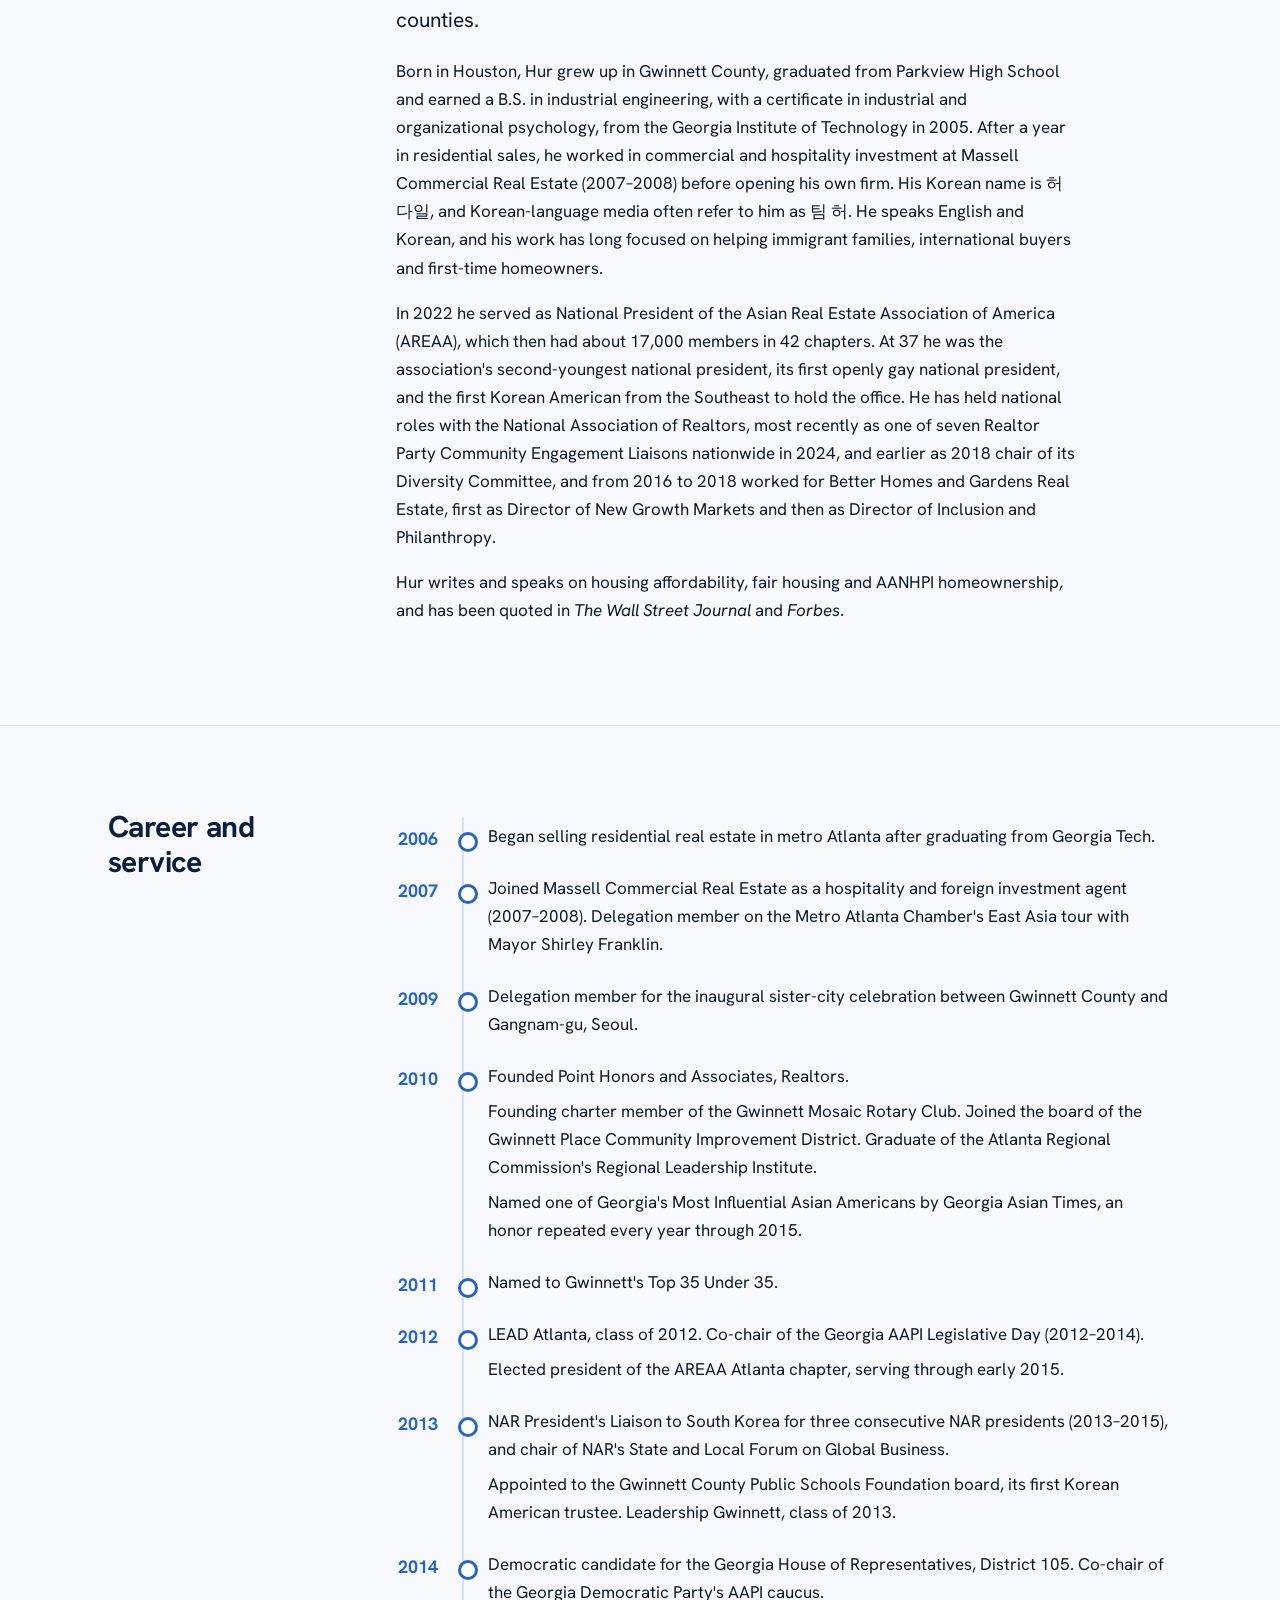
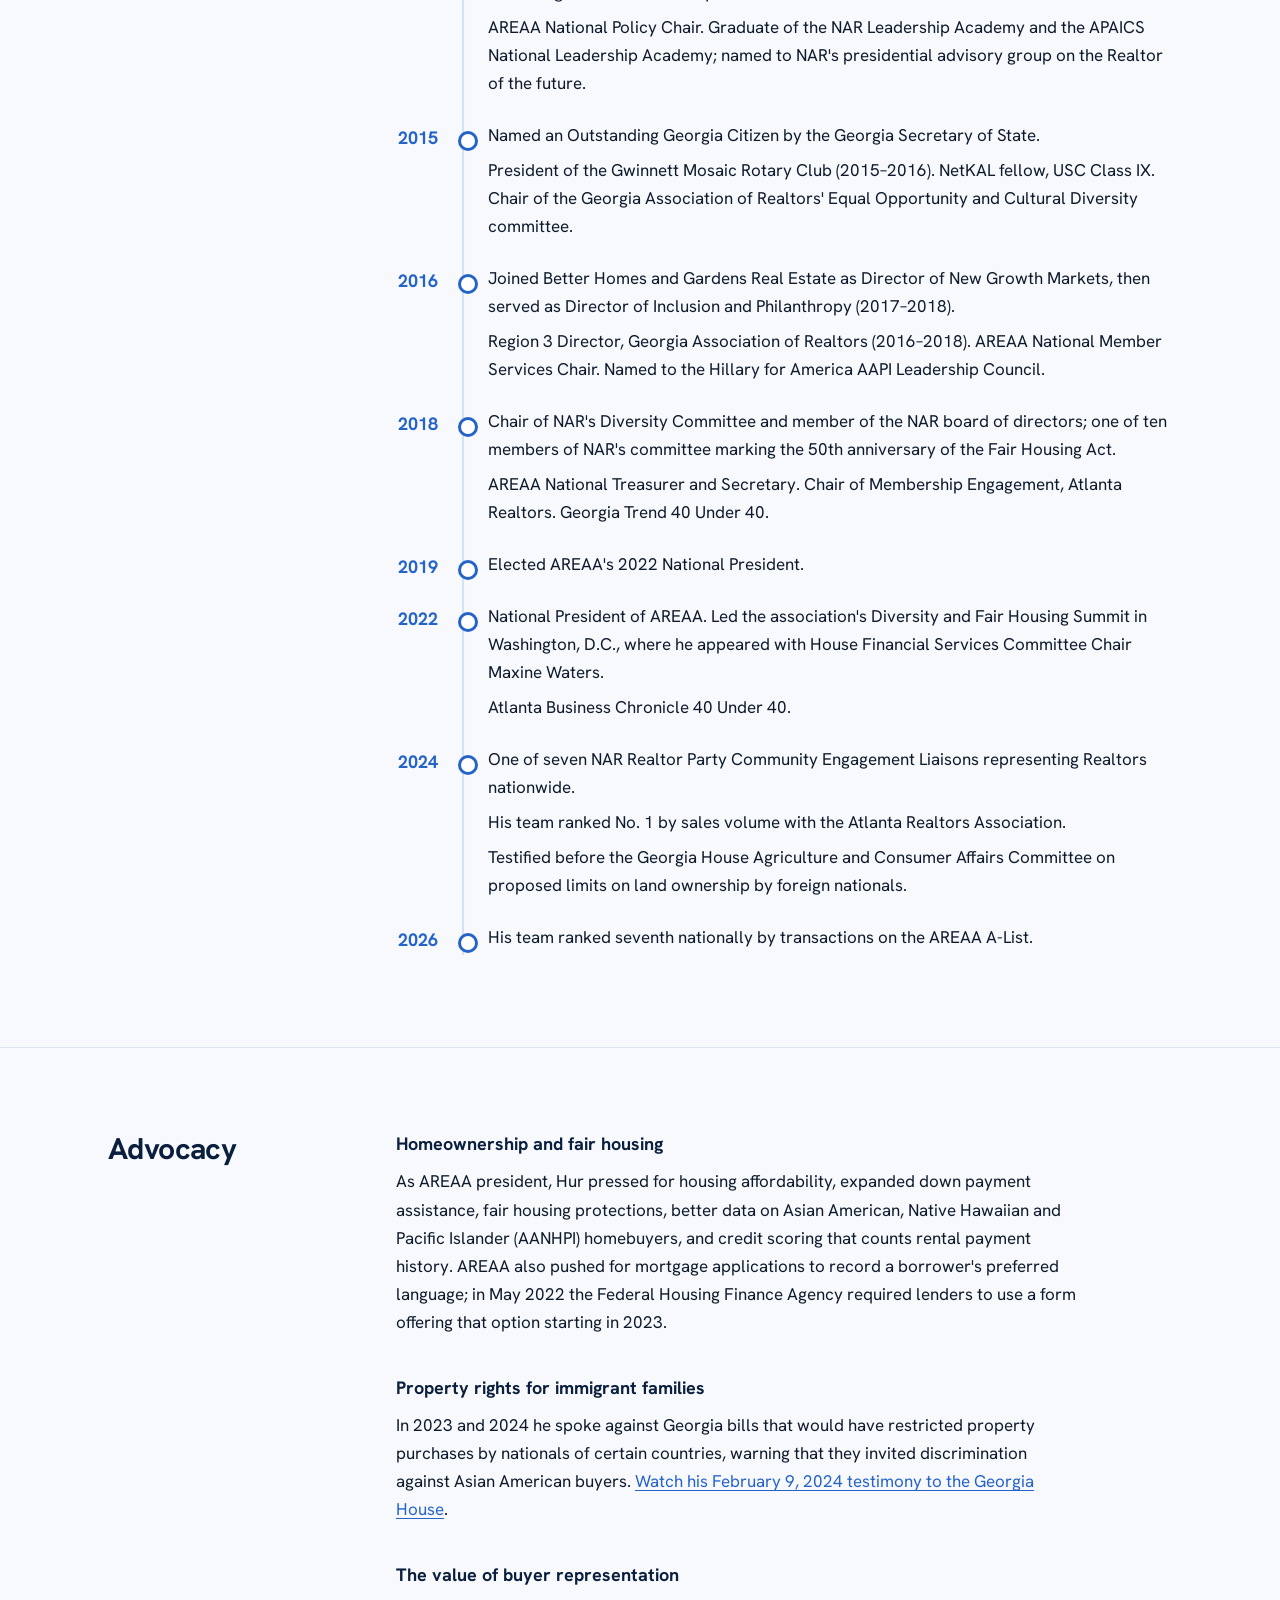
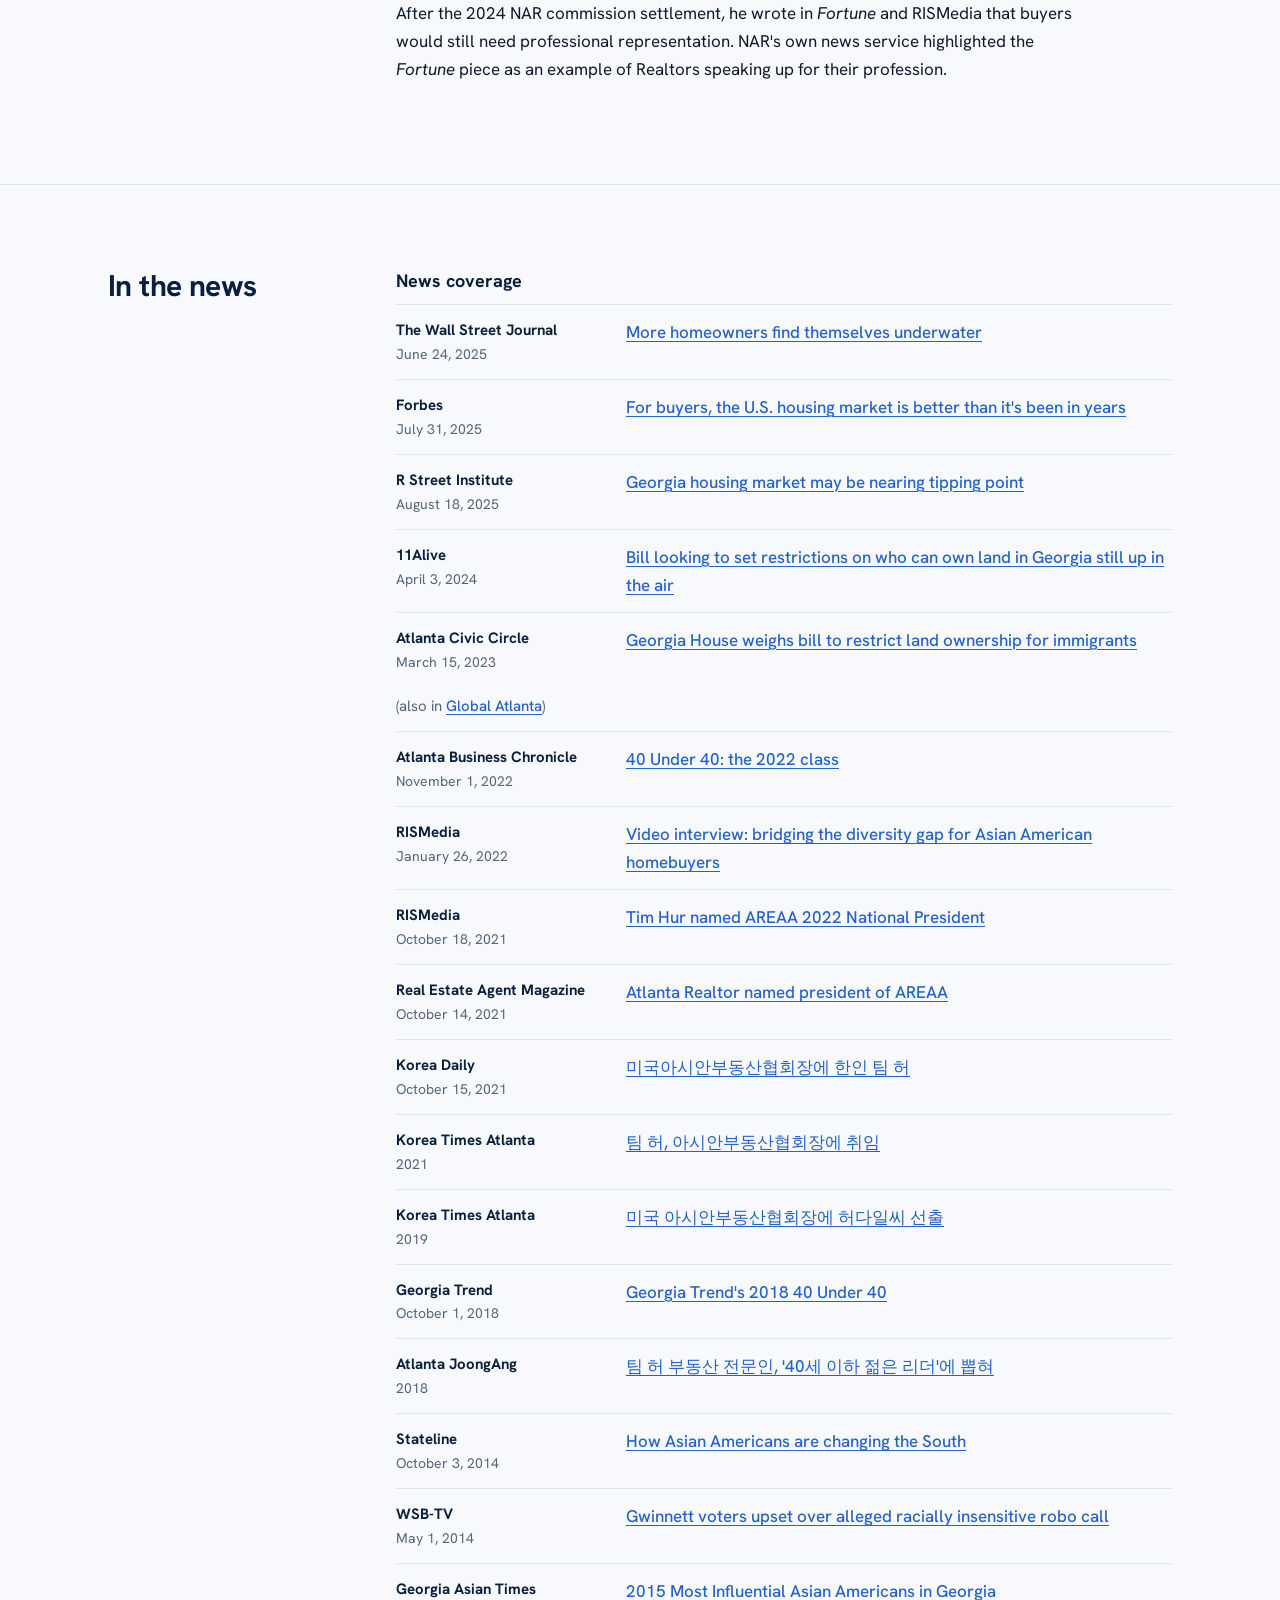
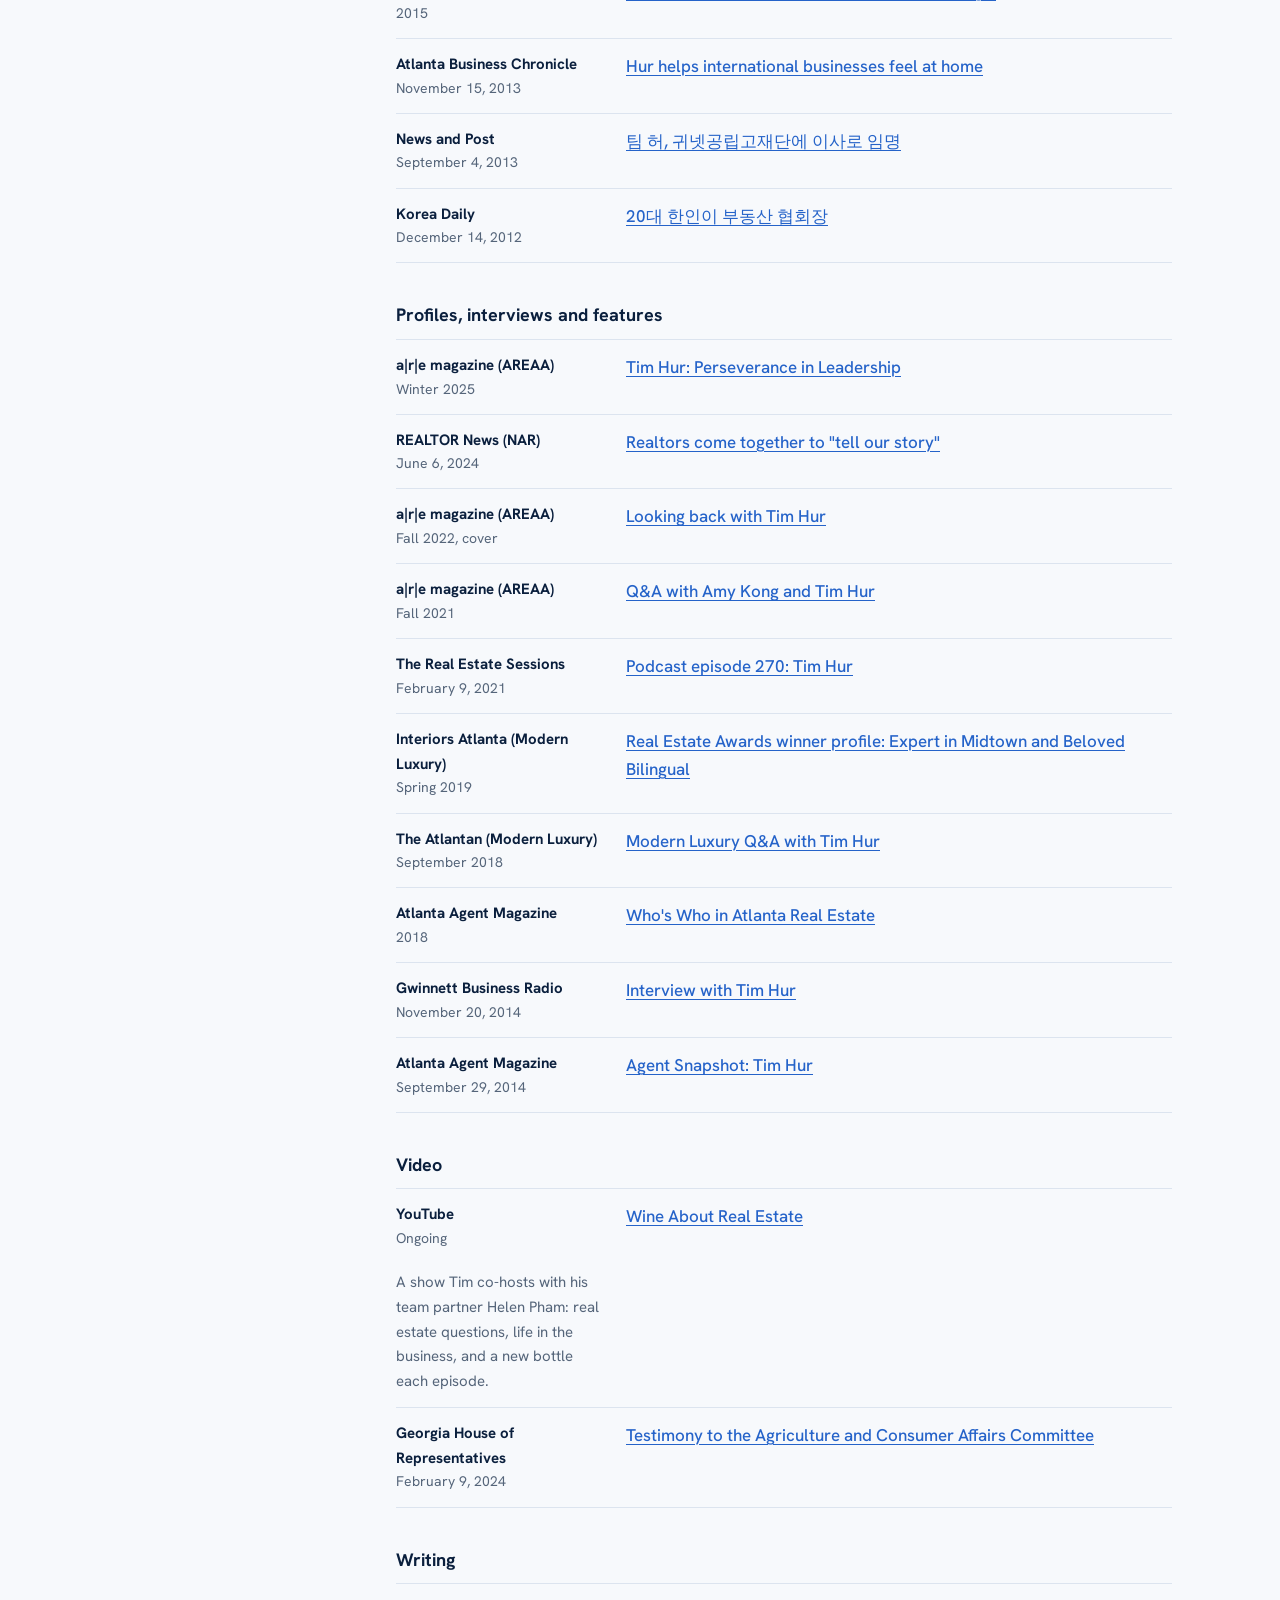
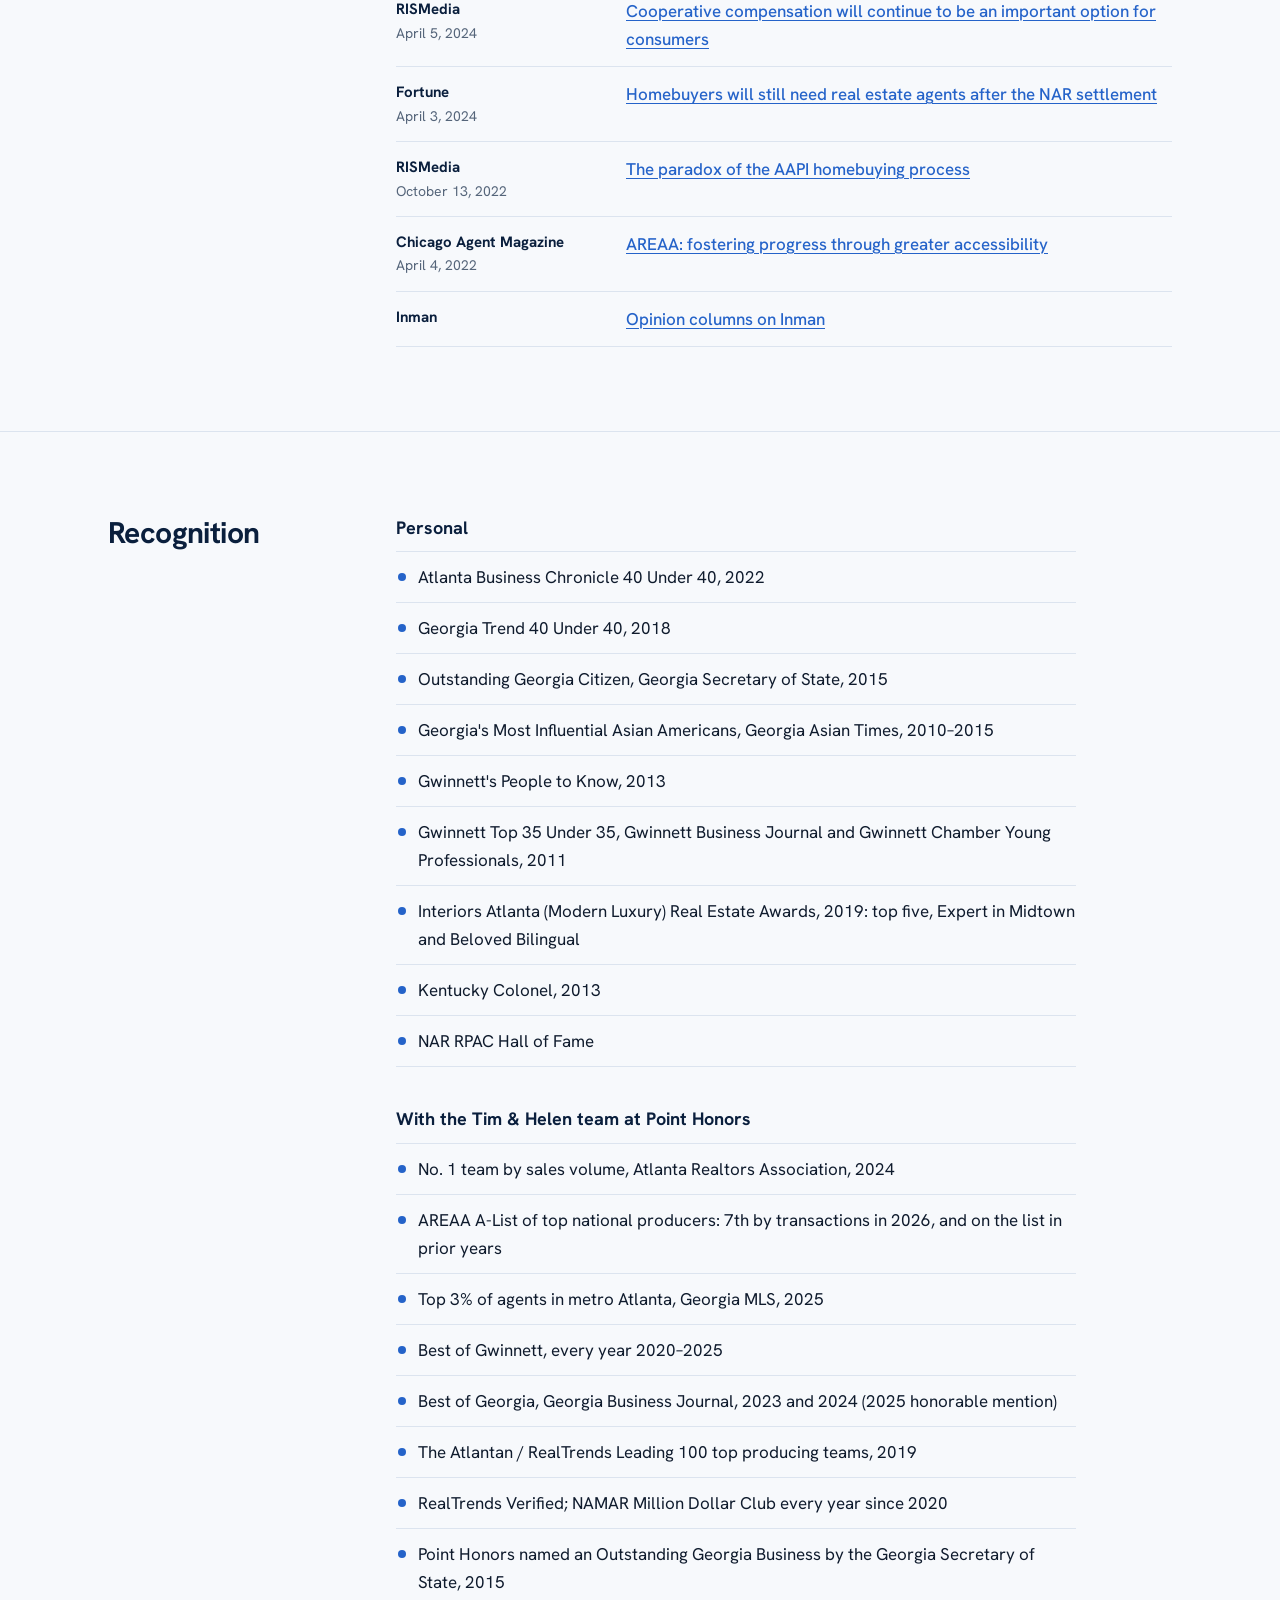
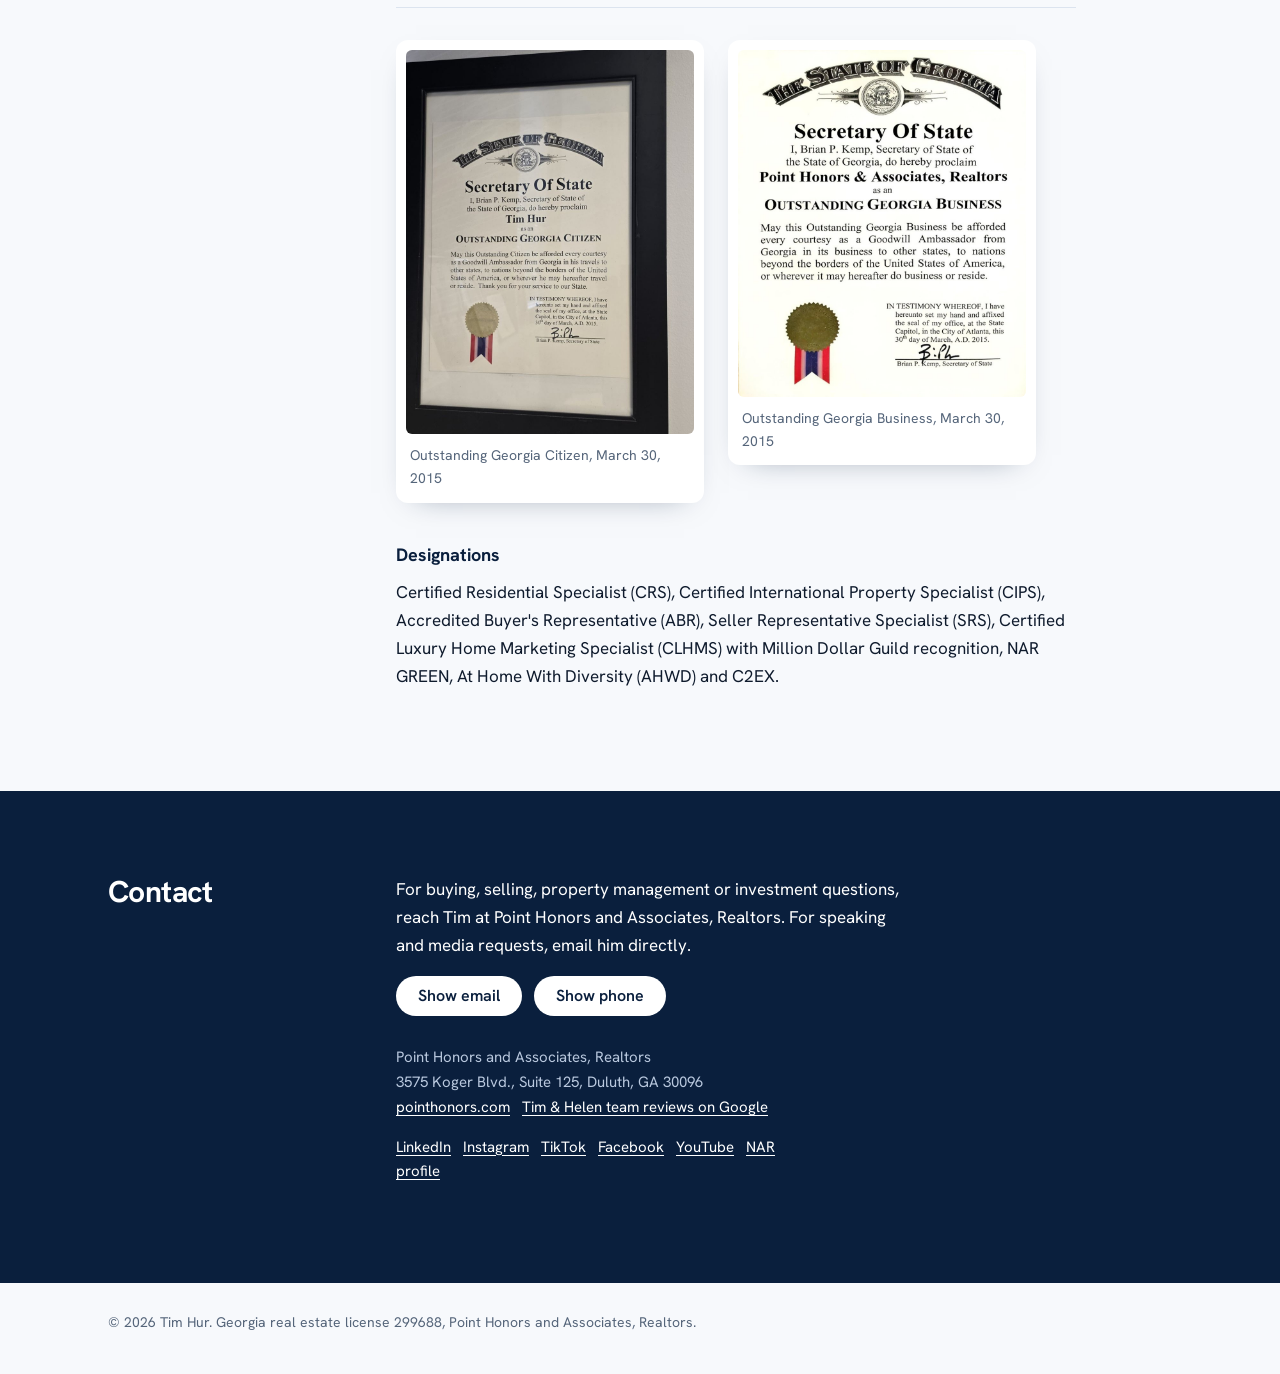
==== commit ad4574a9: "Add TikTok @georgiarealtor to profile links Co-Authored-By: Claude Opus 5.5 <noreply@anthropic.com> " ====
--- a/index.html
+++ b/index.html
@@ -81,6 +81,7 @@
       "https://www.wikidata.org/wiki/Q141613548",
       "https://www.linkedin.com/in/timhur/",
       "https://www.instagram.com/timhur7/",
+      "https://www.tiktok.com/@georgiarealtor",
       "https://www.facebook.com/timhur7",
       "https://x.com/timhur7",
       "https://www.youtube.com/@wineaboutrealestate",
@@ -451,7 +452,7 @@
       </p>
       <noscript><p>tim.hur [at] gmail [dot] com</p></noscript>
       <p class="src">Point Honors and Associates, Realtors<br>3575 Koger Blvd., Suite 125, Duluth, GA 30096<br><a href="https://www.pointhonors.com/">pointhonors.com</a> &nbsp; <a href="https://www.google.com/maps/search/?api=1&amp;query=Tim+Hur+%26+Helen+Pham+-+Point+Honors+%26+Associates%2C+Realtors">Tim &amp; Helen team reviews on Google</a></p>
-      <p class="src"><a href="https://www.linkedin.com/in/timhur/">LinkedIn</a> &nbsp; <a href="https://www.instagram.com/timhur7/">Instagram</a> &nbsp; <a href="https://www.facebook.com/timhur7">Facebook</a> &nbsp; <a href="https://www.youtube.com/@wineaboutrealestate">YouTube</a> &nbsp; <a href="https://www.nar.realtor/tim-hur">NAR profile</a></p>
+      <p class="src"><a href="https://www.linkedin.com/in/timhur/">LinkedIn</a> &nbsp; <a href="https://www.instagram.com/timhur7/">Instagram</a> &nbsp; <a href="https://www.tiktok.com/@georgiarealtor">TikTok</a> &nbsp; <a href="https://www.facebook.com/timhur7">Facebook</a> &nbsp; <a href="https://www.youtube.com/@wineaboutrealestate">YouTube</a> &nbsp; <a href="https://www.nar.realtor/tim-hur">NAR profile</a></p>
     </div>
   </div>
 </section>
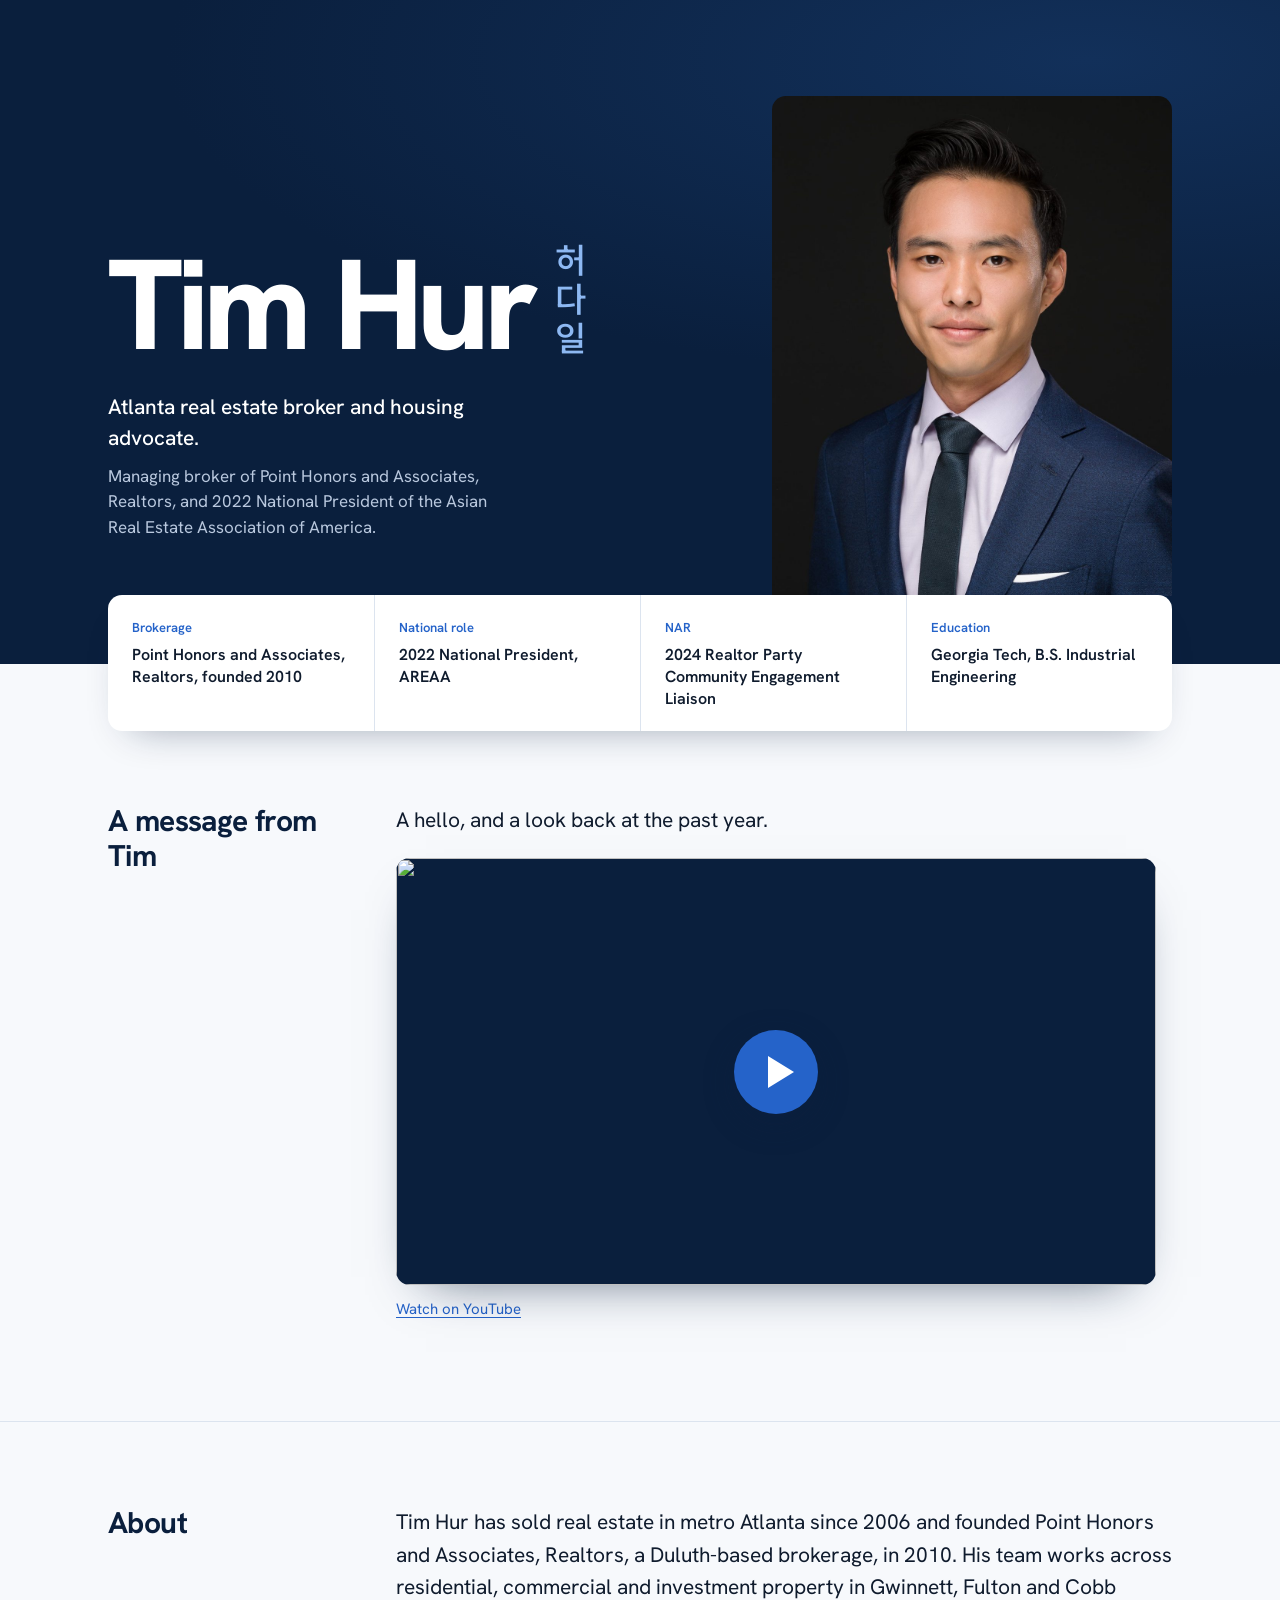
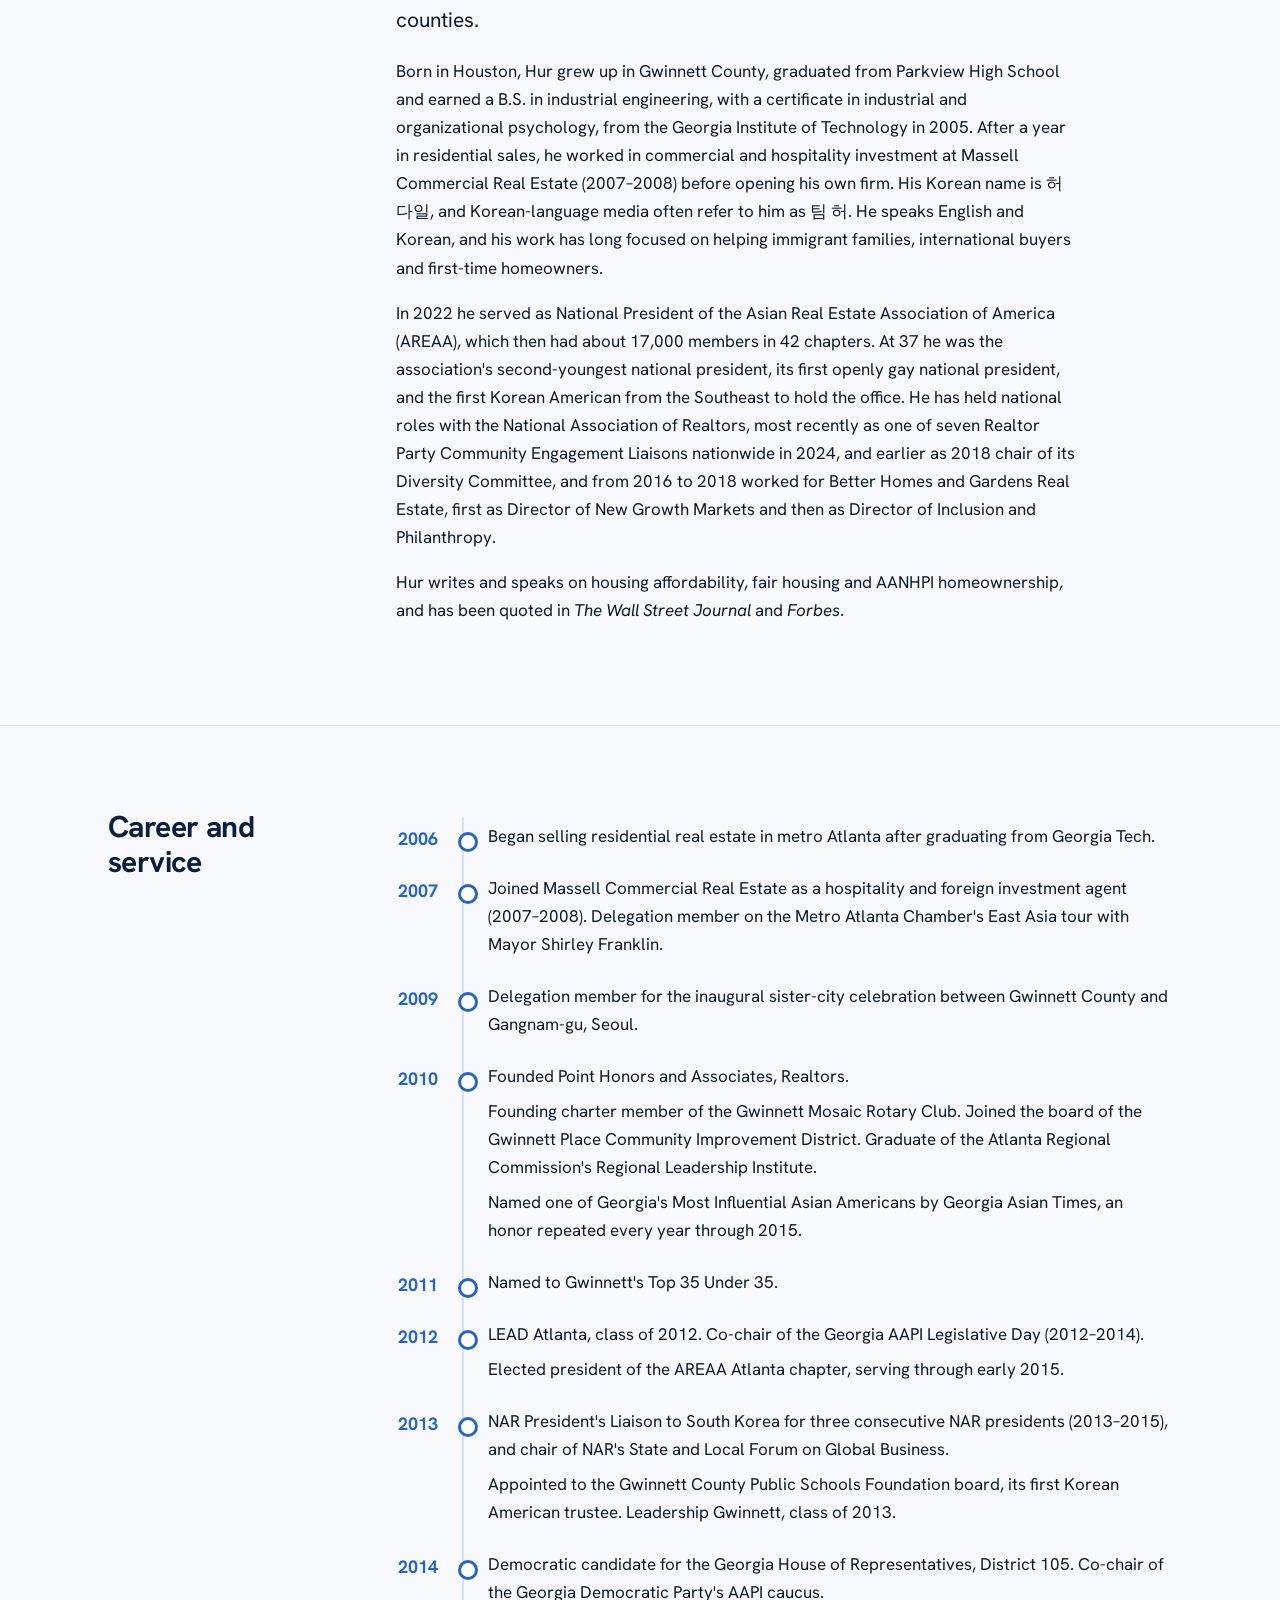
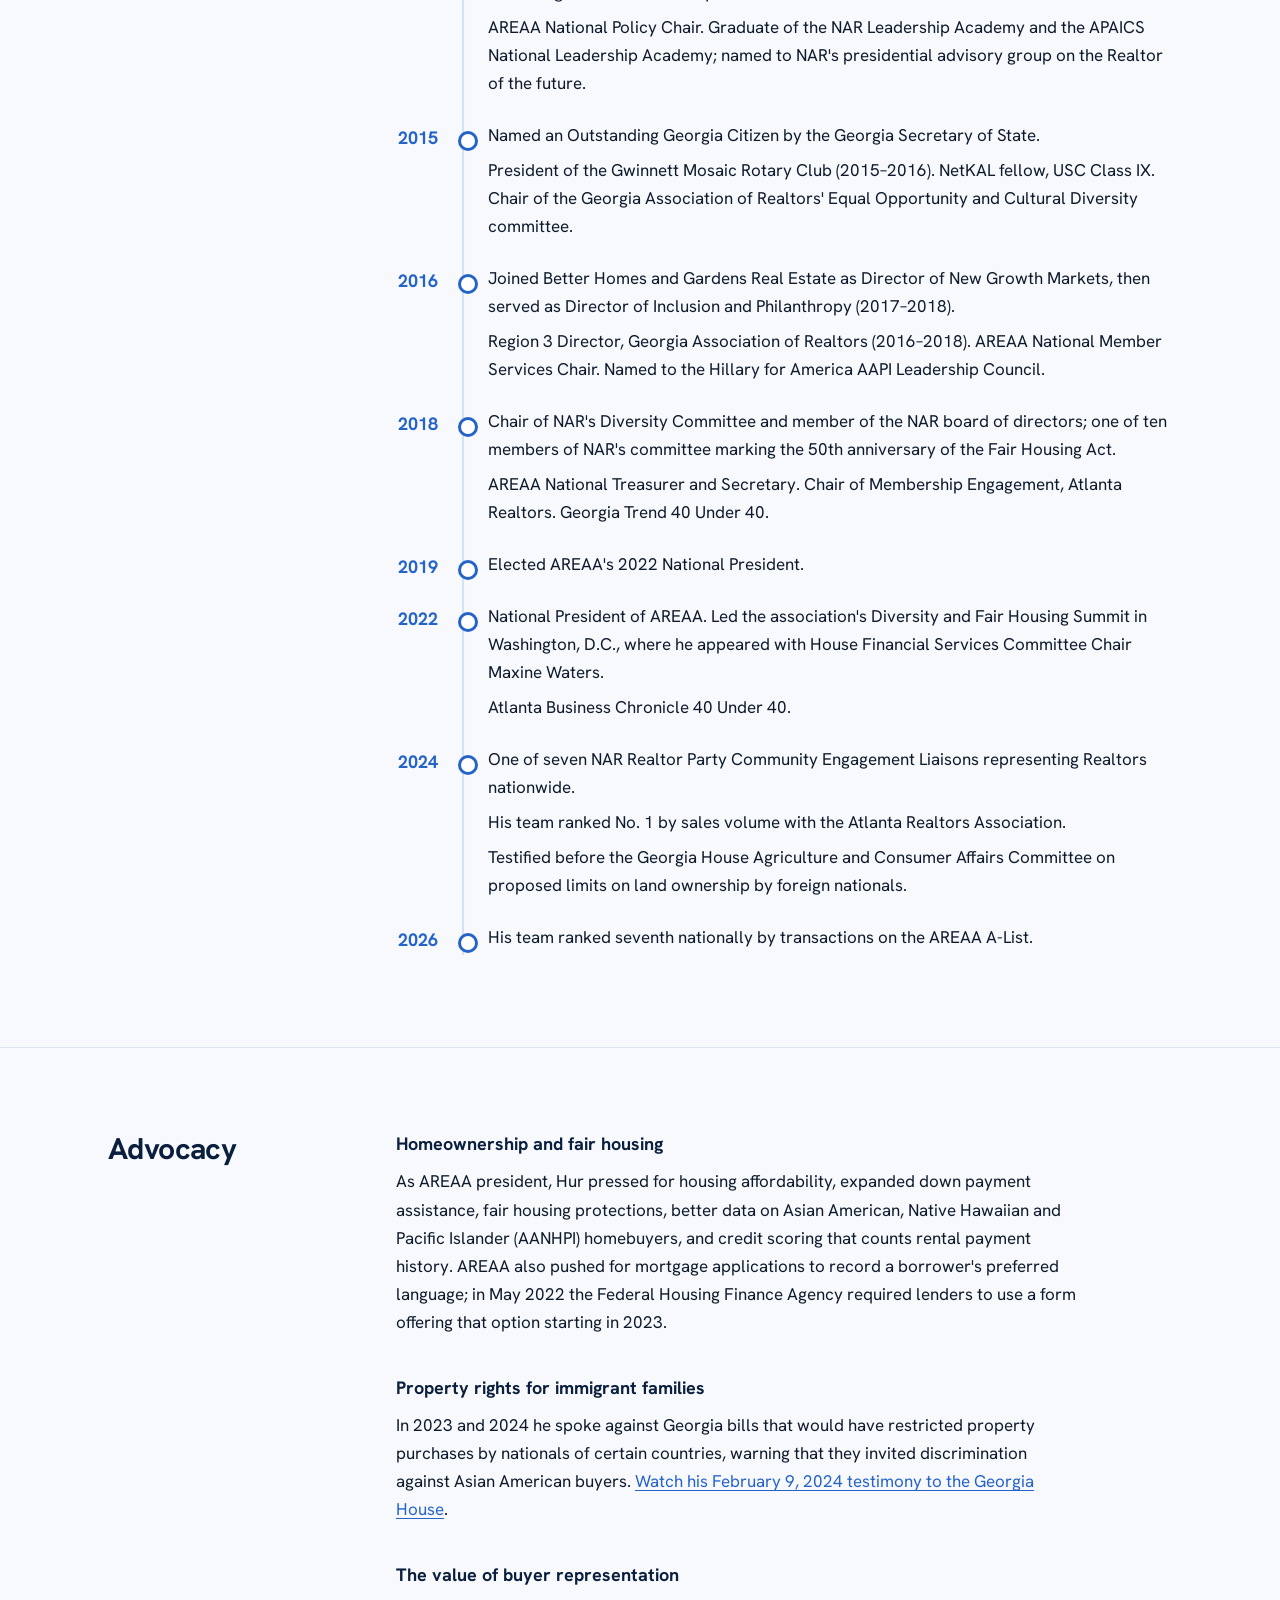
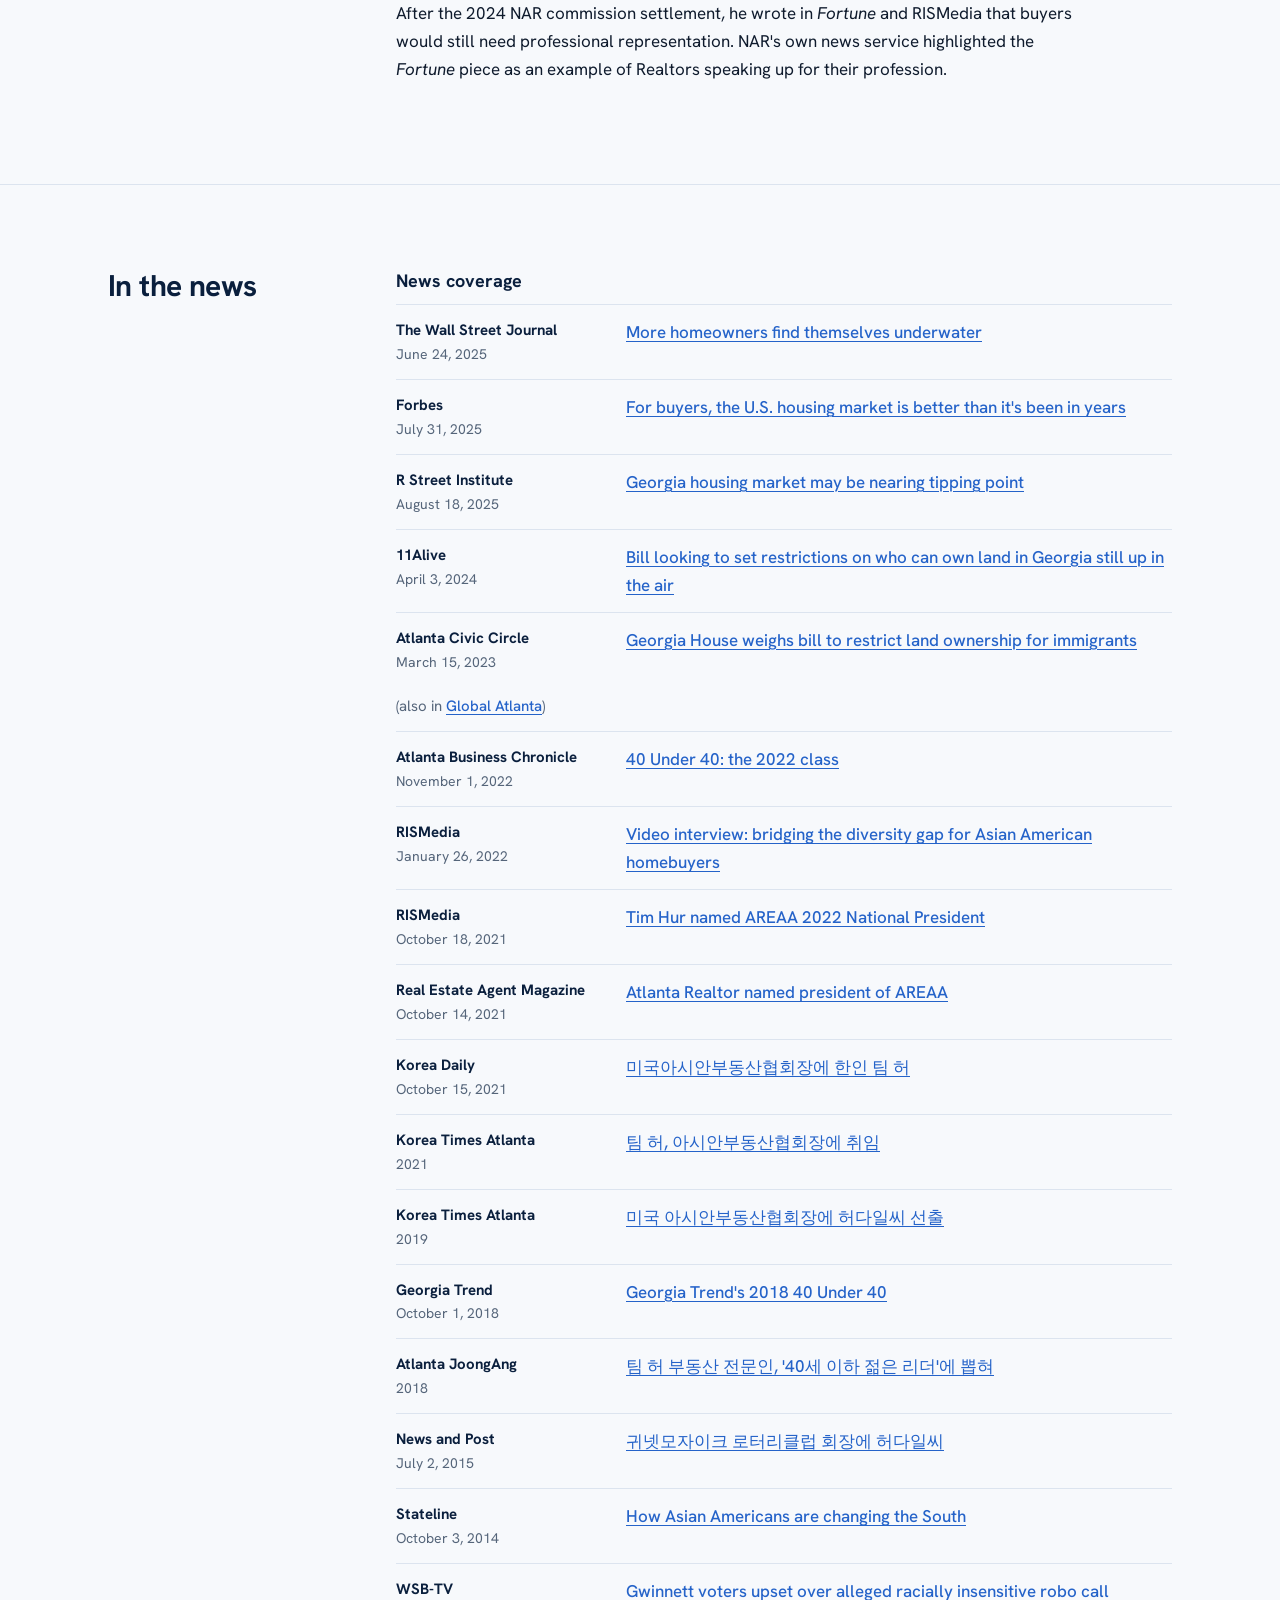
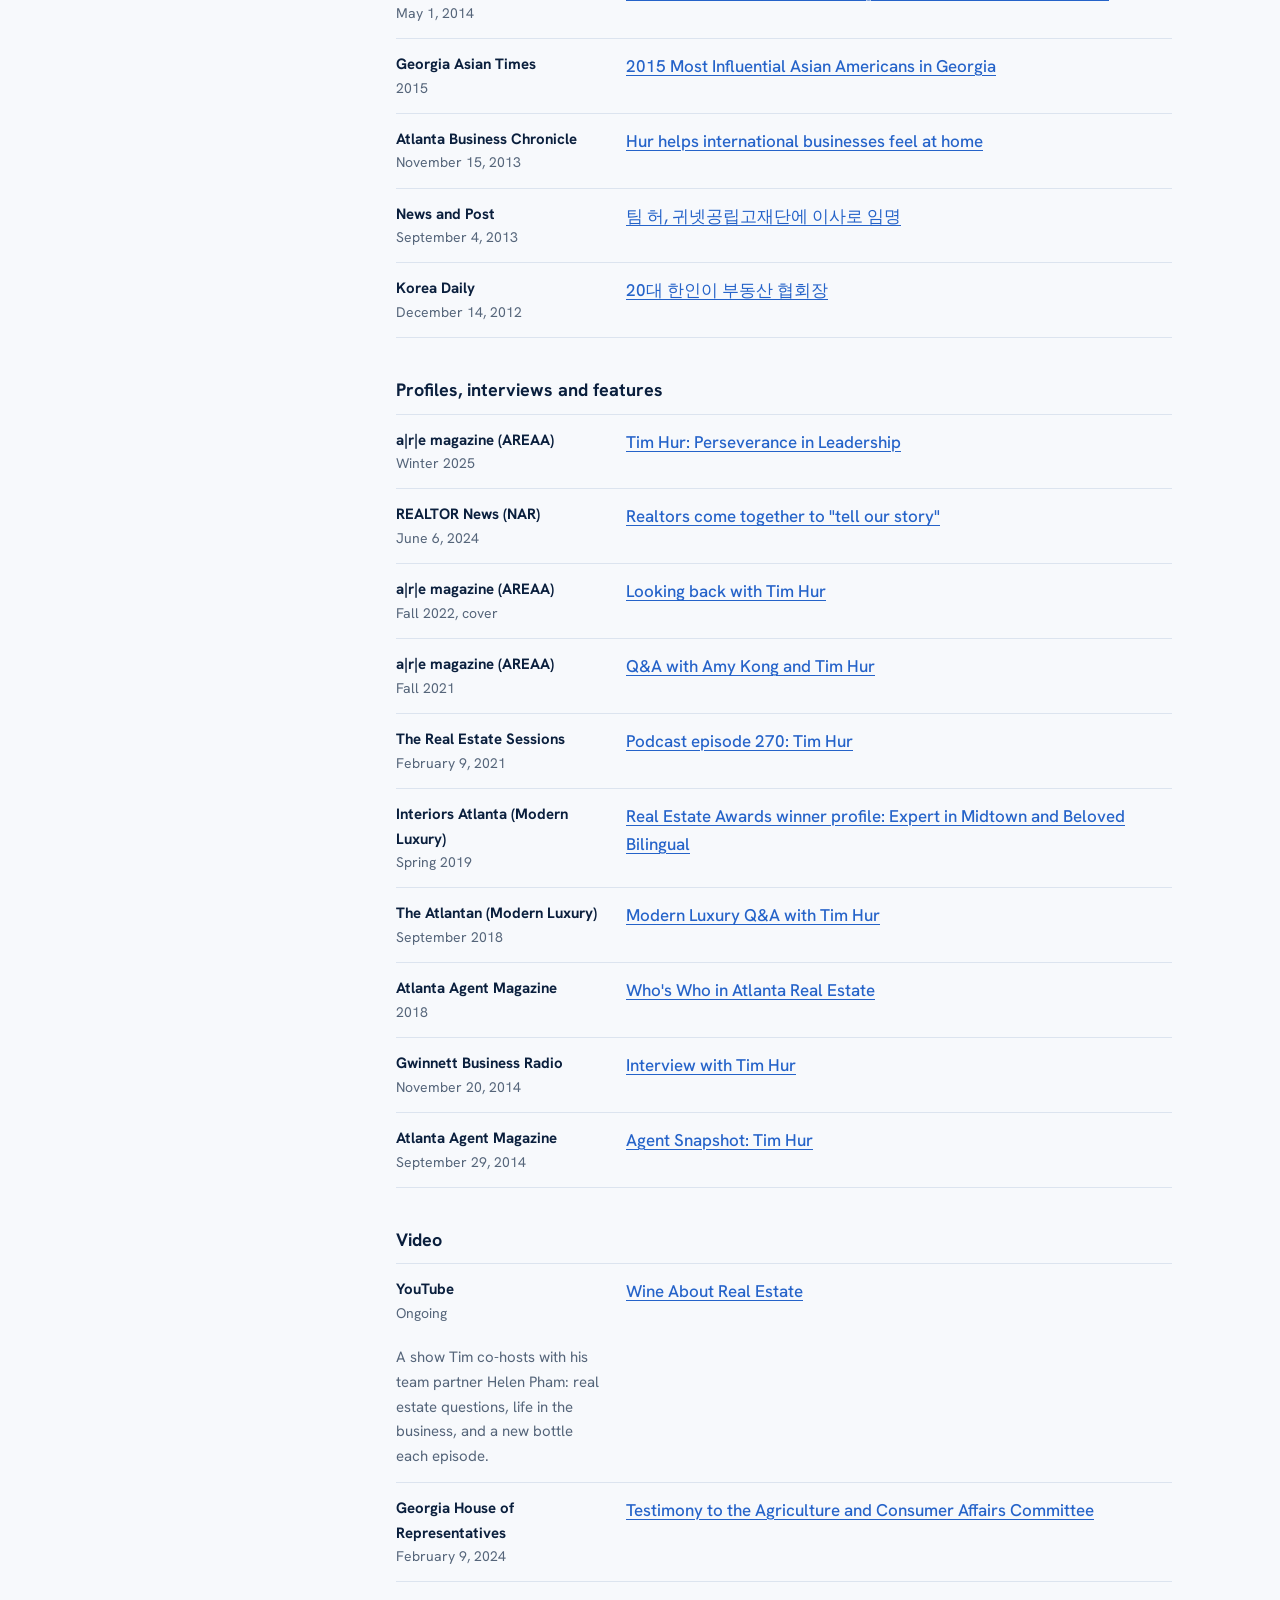
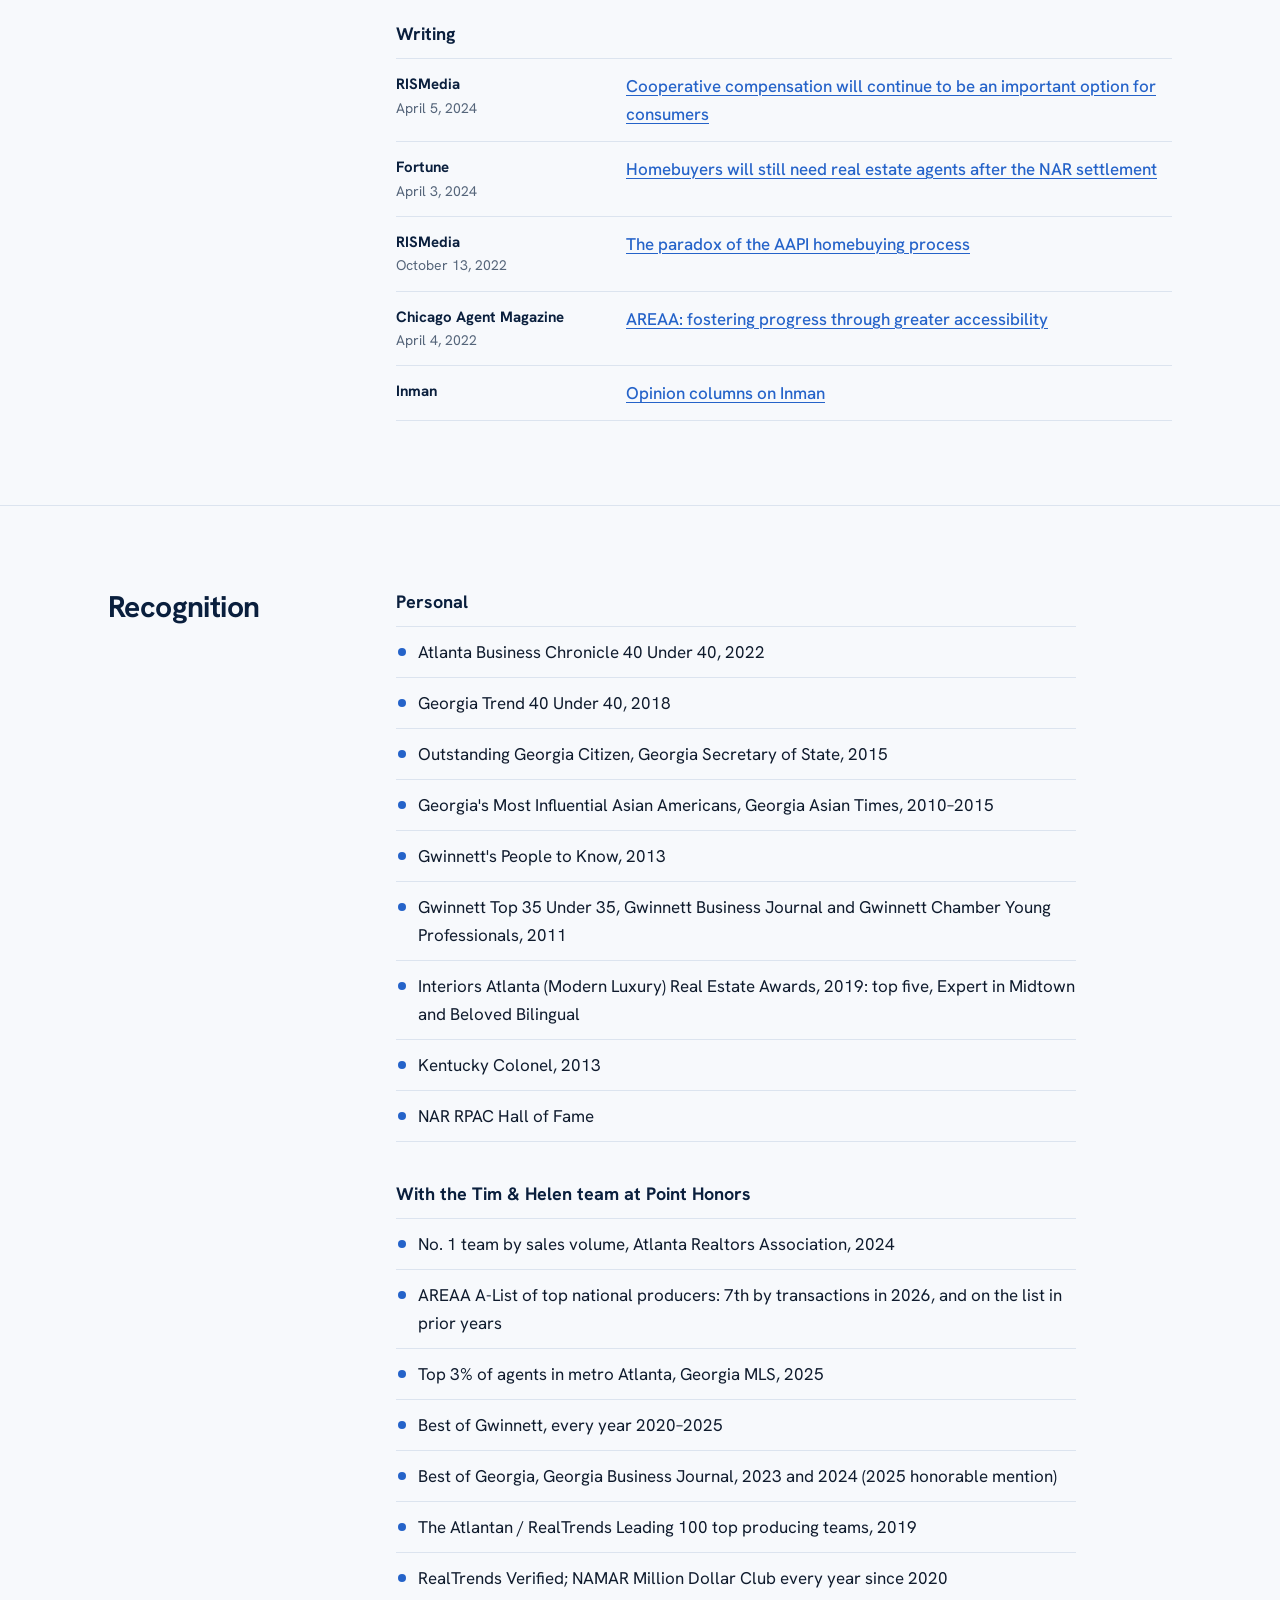
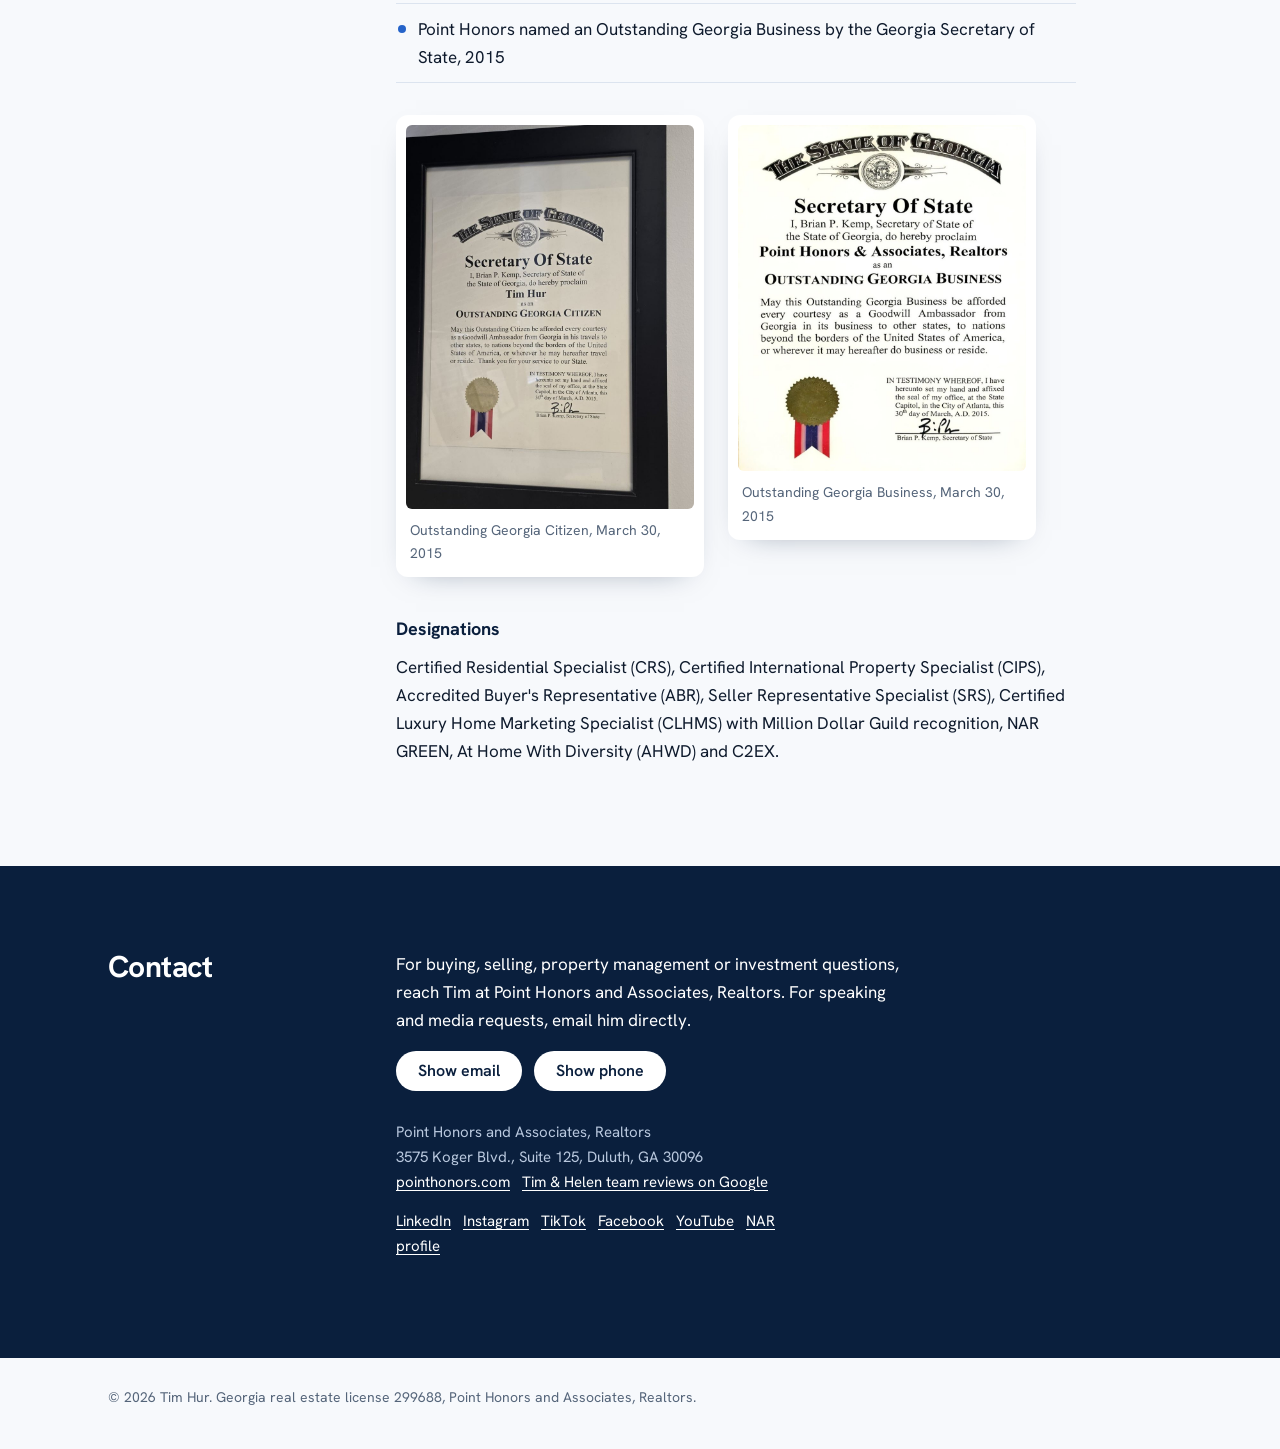
==== commit 07321ad5: "Add News and Post 2015 Rotary presidency article to press Co-Authored-By: Claude Opus 5.5 <noreply@a" ====
--- a/index.html
+++ b/index.html
@@ -346,6 +346,7 @@
         <li><span class="outlet">Korea Times Atlanta<small>2019</small></span><a href="https://higoodday.com/news/716541" lang="ko">미국 아시안부동산협회장에 허다일씨 선출</a></li>
         <li><span class="outlet">Georgia Trend<small>October 1, 2018</small></span><a href="https://www.georgiatrend.com/2018/10/01/georgia-trends-2018-40-under-40/">Georgia Trend's 2018 40 Under 40</a></li>
         <li><span class="outlet">Atlanta JoongAng<small>2018</small></span><a href="https://www.atlantajoongang.com/48501" lang="ko">팀 허 부동산 전문인, '40세 이하 젊은 리더'에 뽑혀</a></li>
+        <li><span class="outlet">News and Post<small>July 2, 2015</small></span><a href="https://newsandpost.com/m_read.php?id=people&amp;no=775" lang="ko">귀넷모자이크 로터리클럽 회장에 허다일씨</a></li>
         <li><span class="outlet">Stateline<small>October 3, 2014</small></span><a href="https://stateline.org/2014/10/03/how-asian-americans-are-changing-the-south/">How Asian Americans are changing the South</a></li>
         <li><span class="outlet">WSB-TV<small>May 1, 2014</small></span><a href="https://www.wsbtv.com/news/local/gwinnett-voters-upset-over-alleged-racially-insens/138084466/">Gwinnett voters upset over alleged racially insensitive robo call</a></li>
         <li><span class="outlet">Georgia Asian Times<small>2015</small></span><a href="https://gasiantimes.com/metro-asian-news/2015-most-influential-asian-americans-in-georgia/">2015 Most Influential Asian Americans in Georgia</a></li>
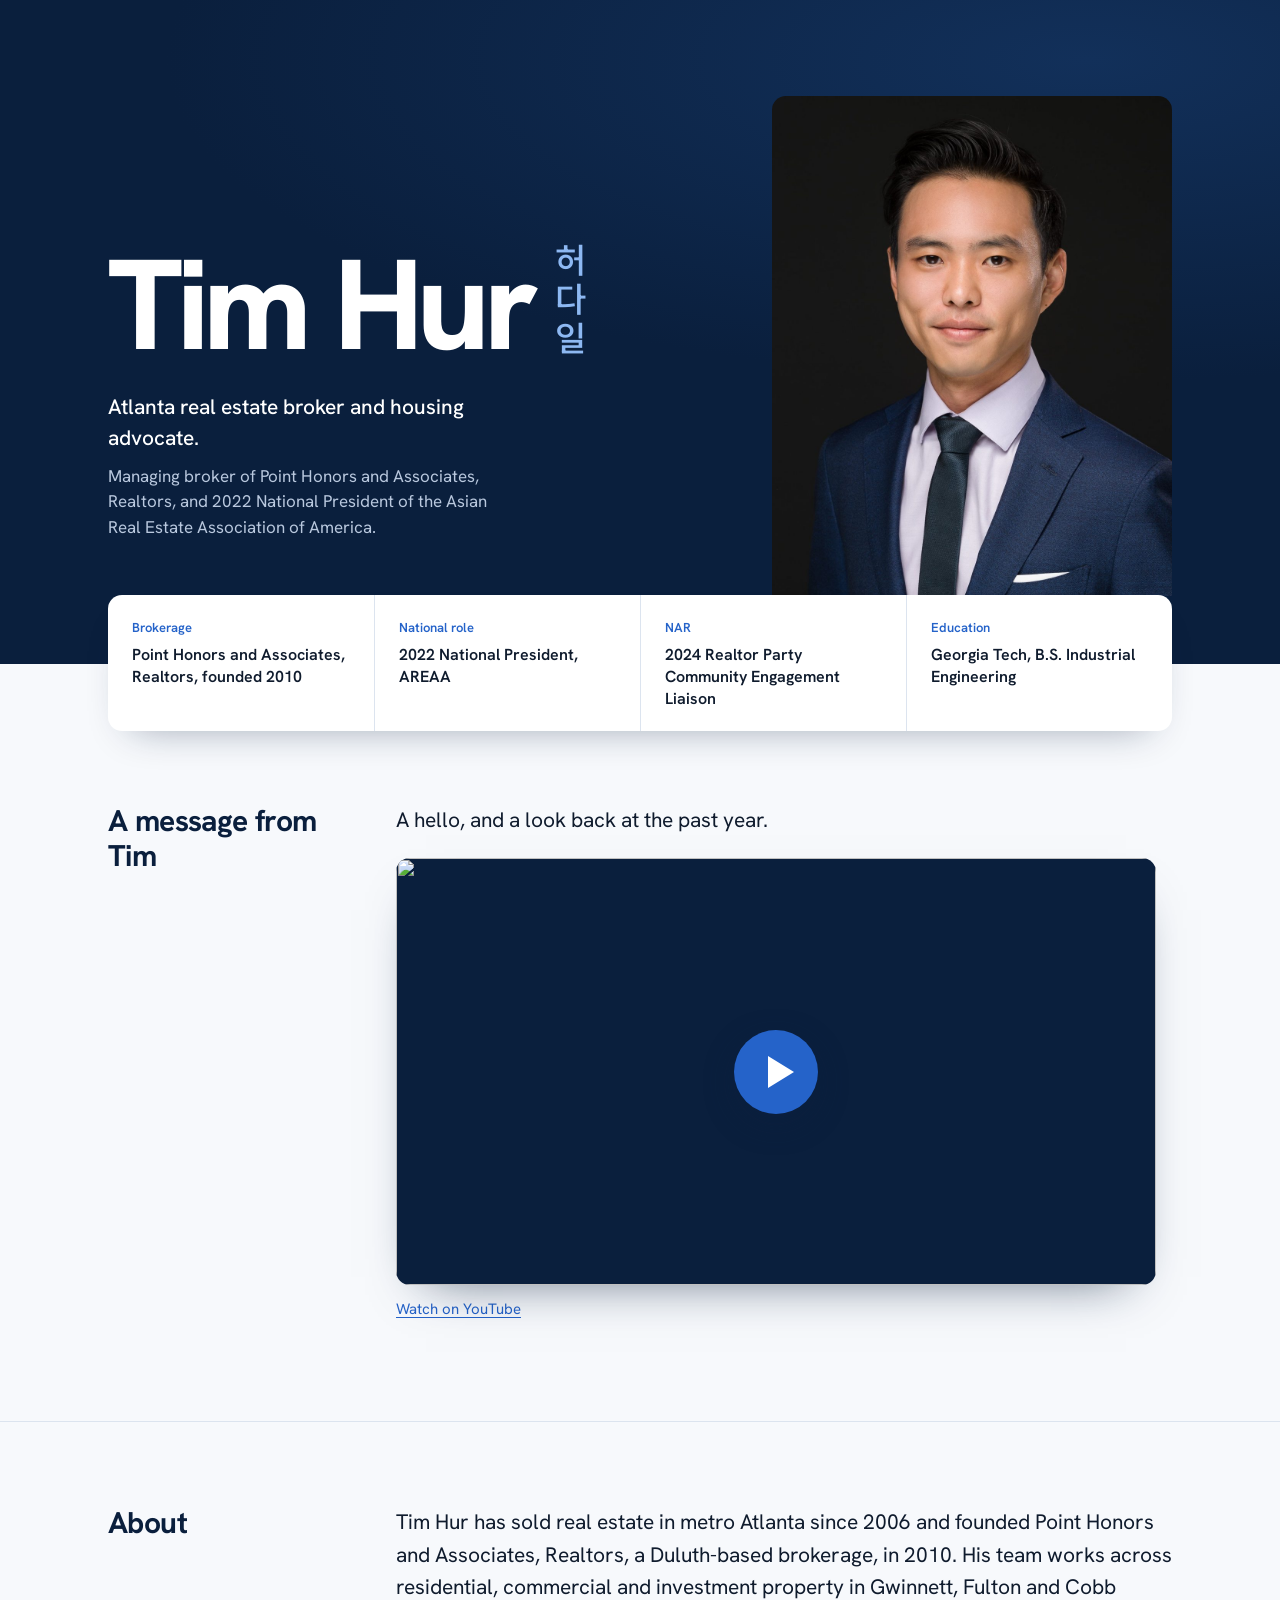
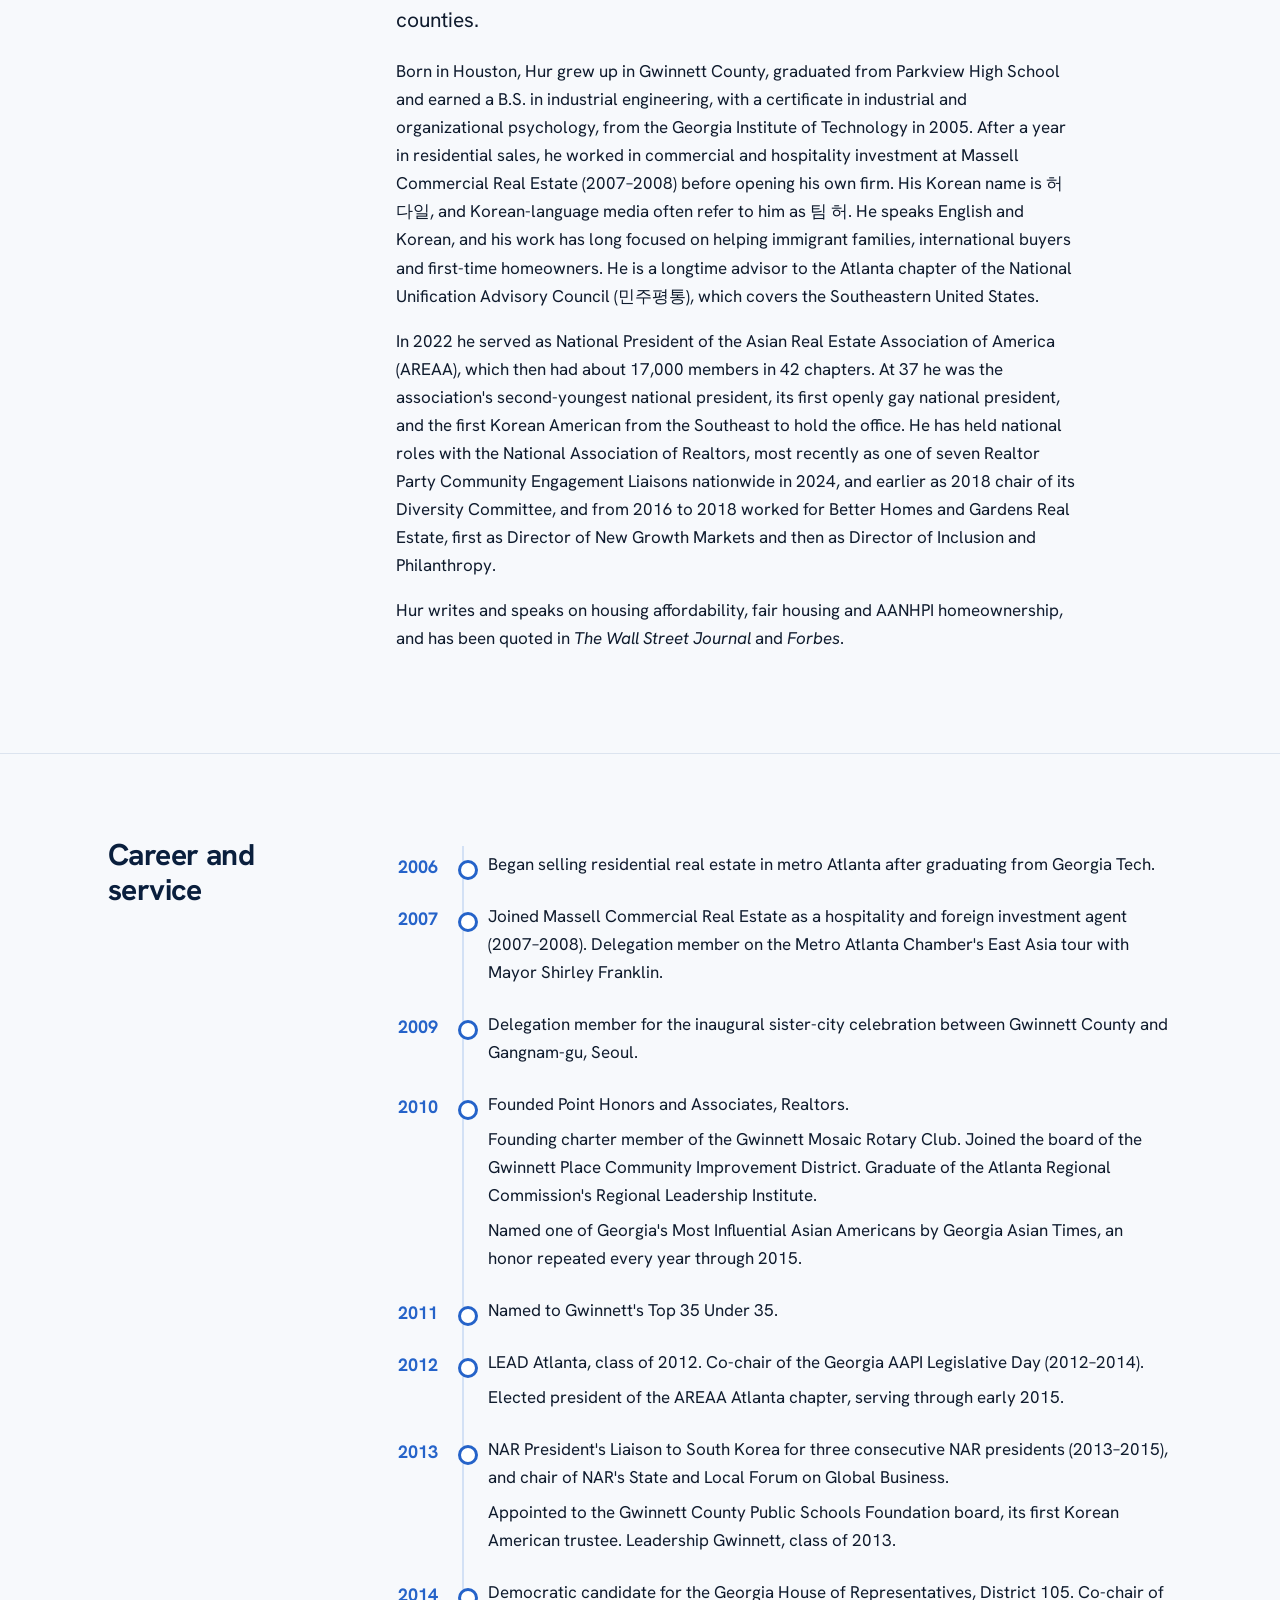
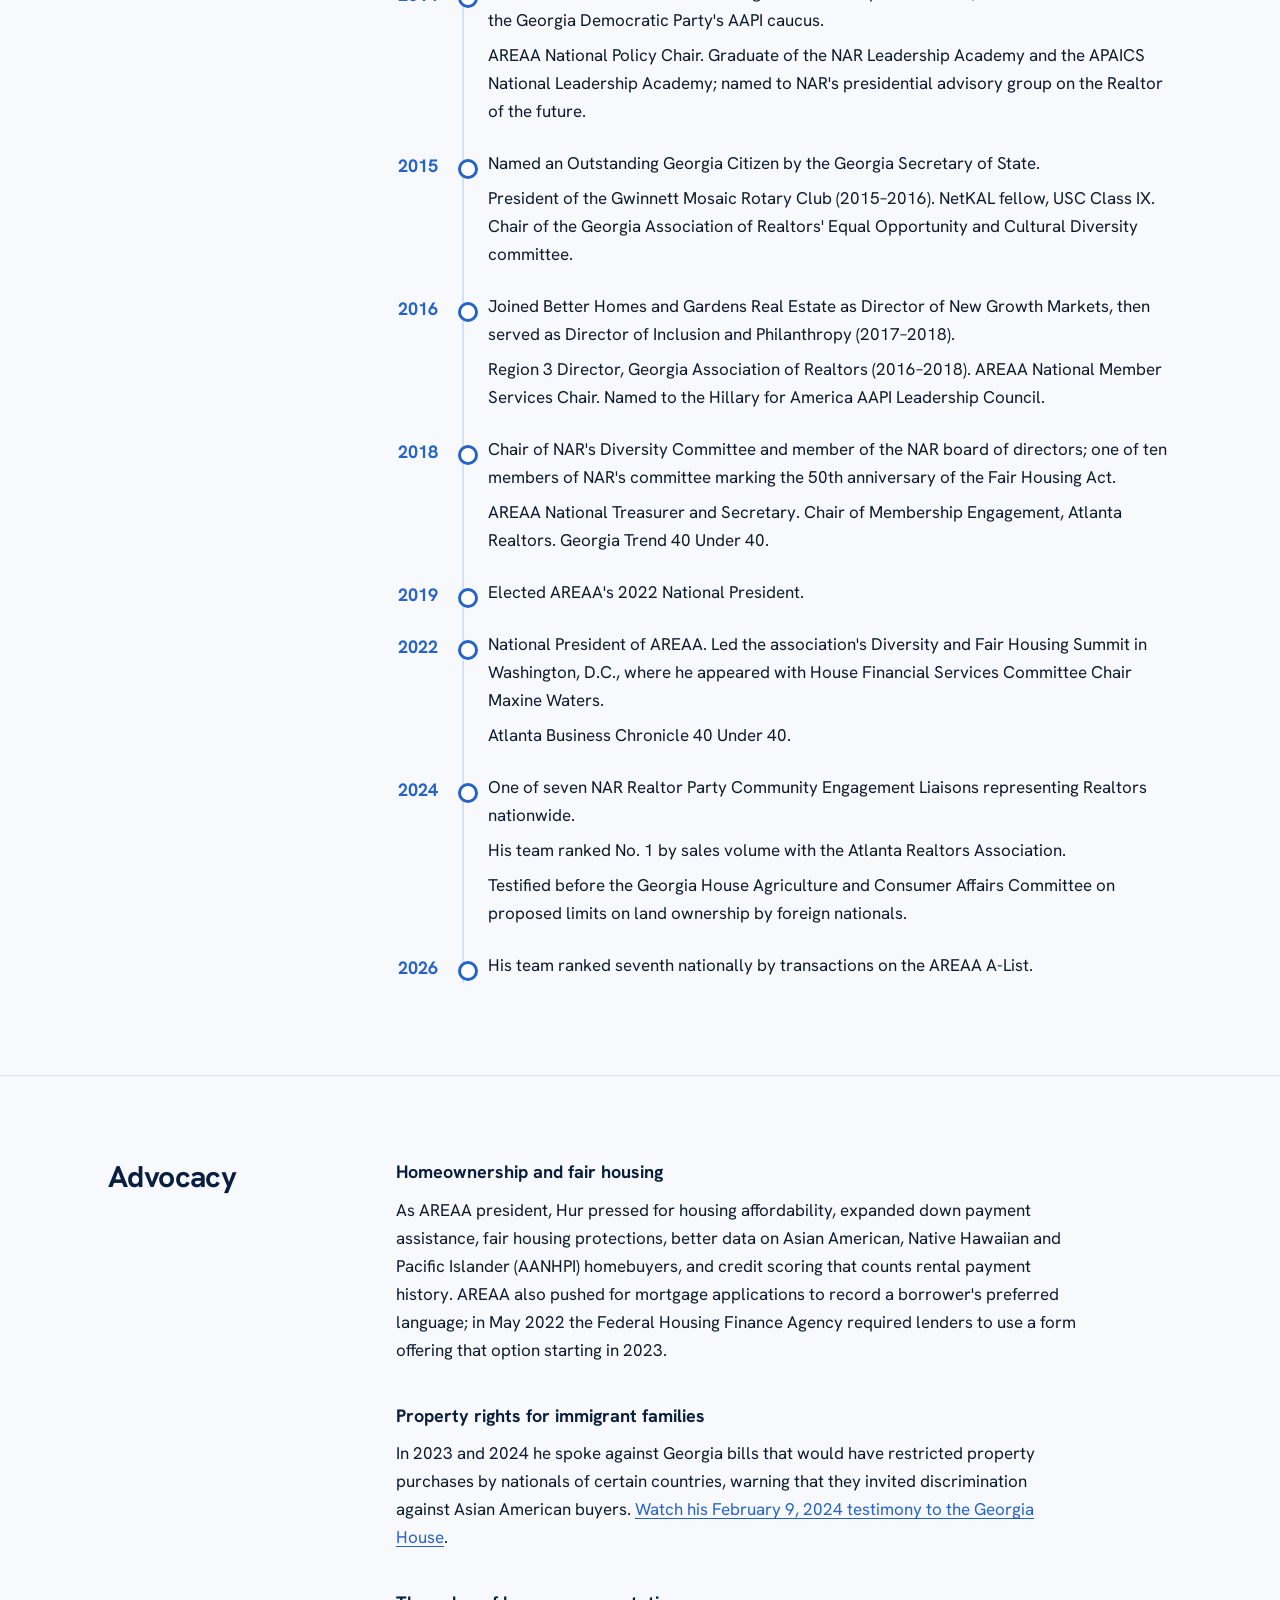
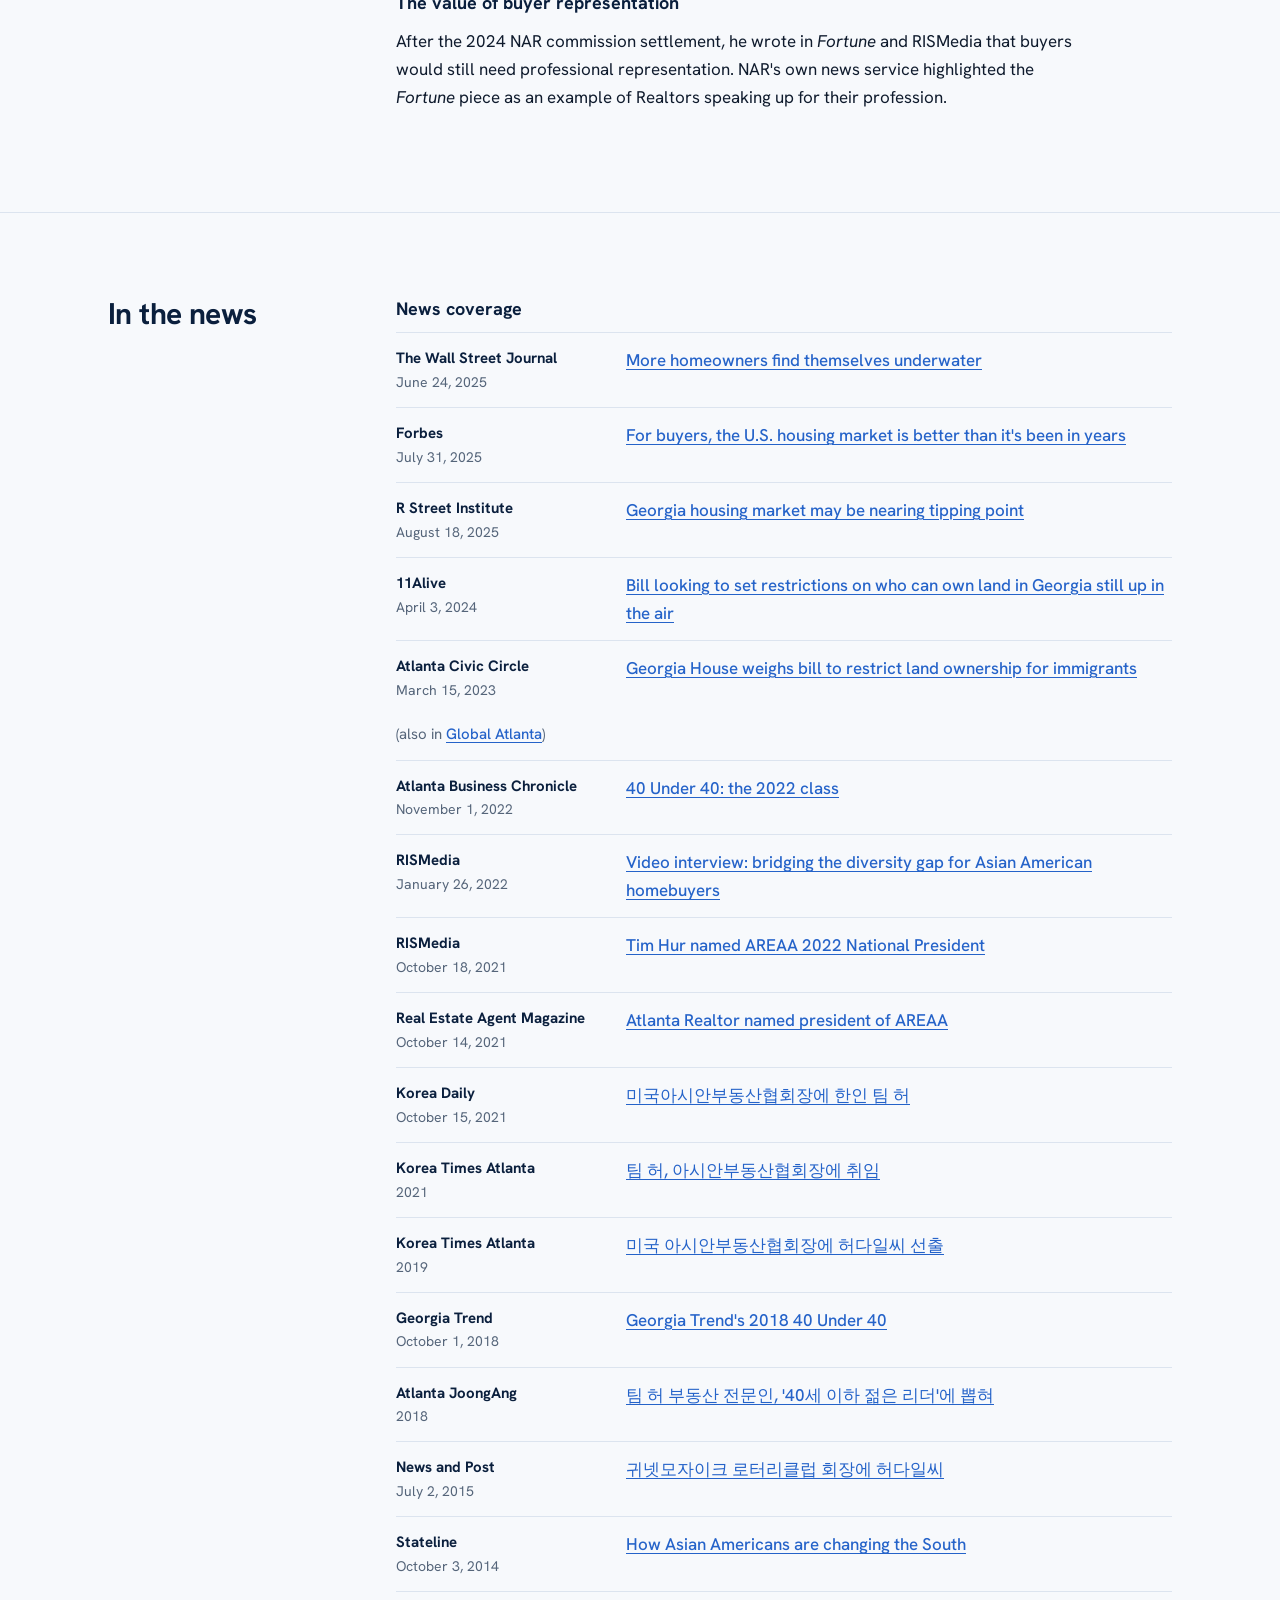
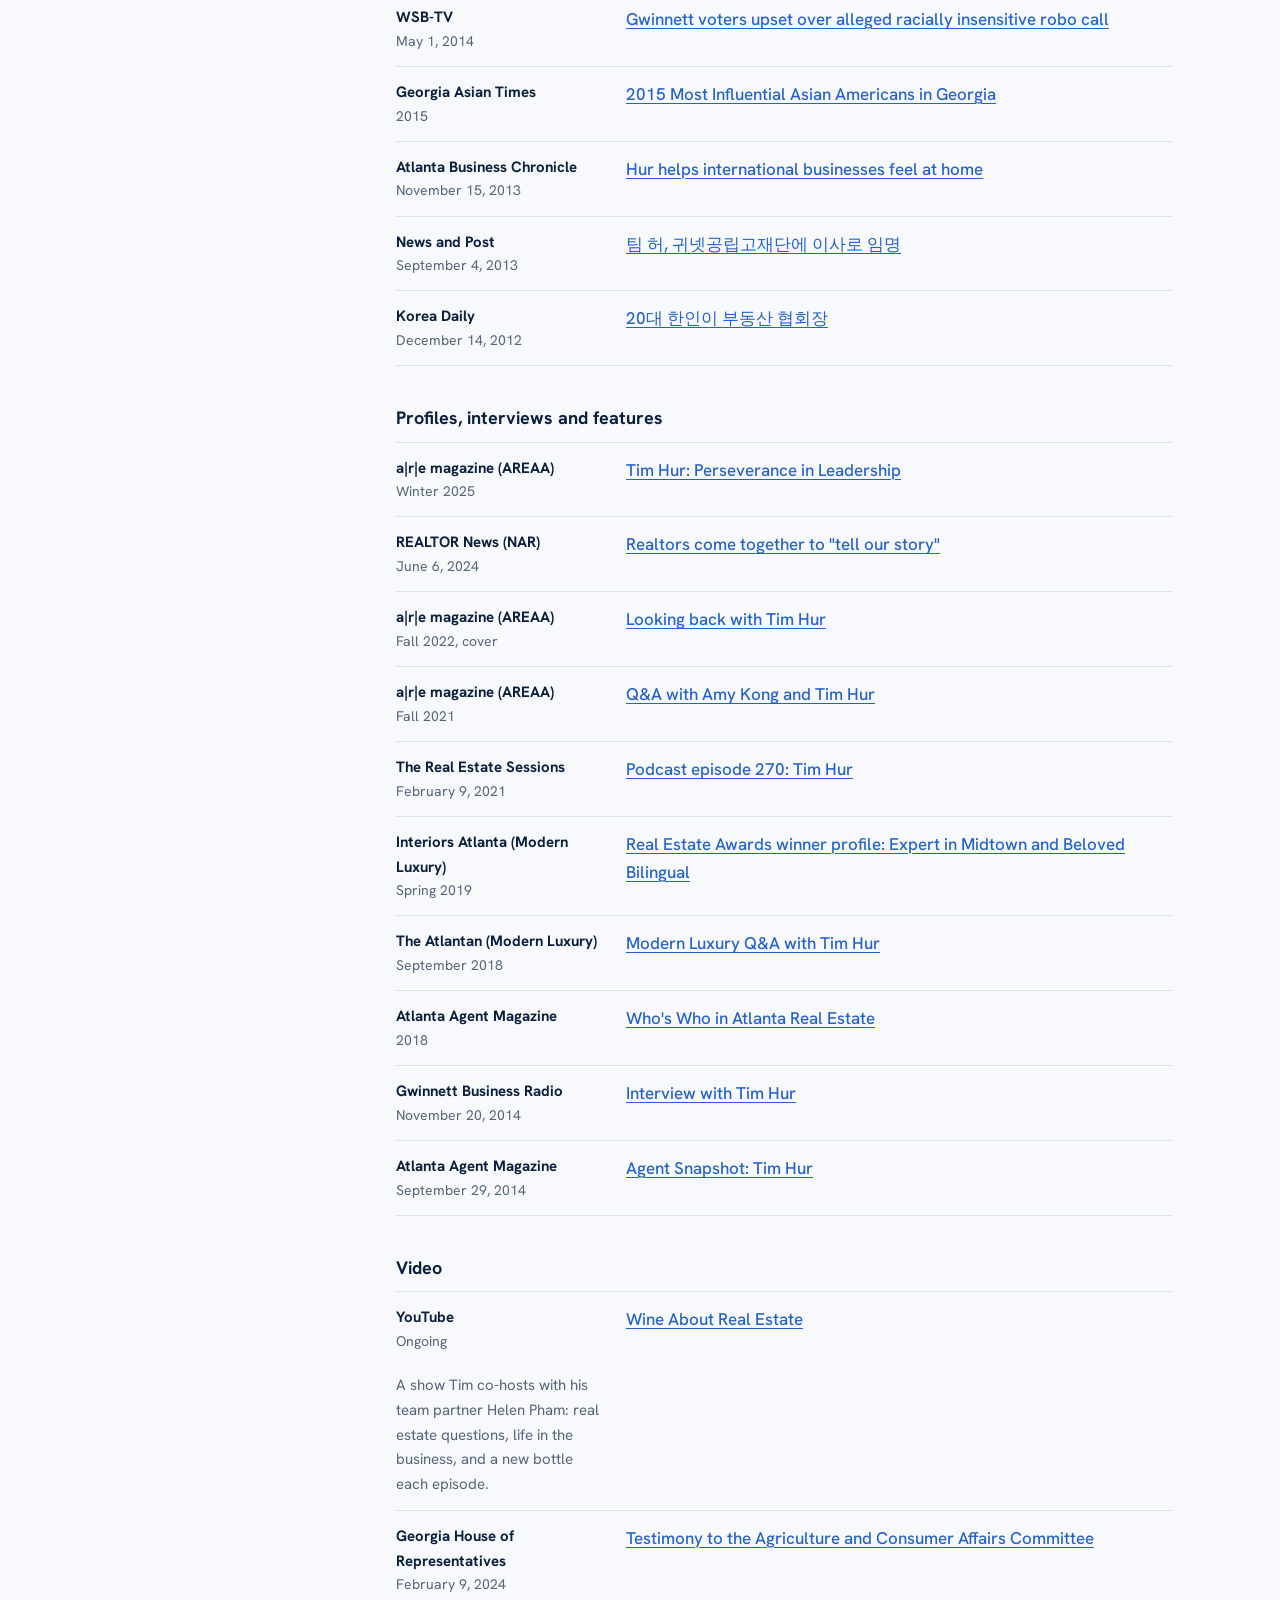
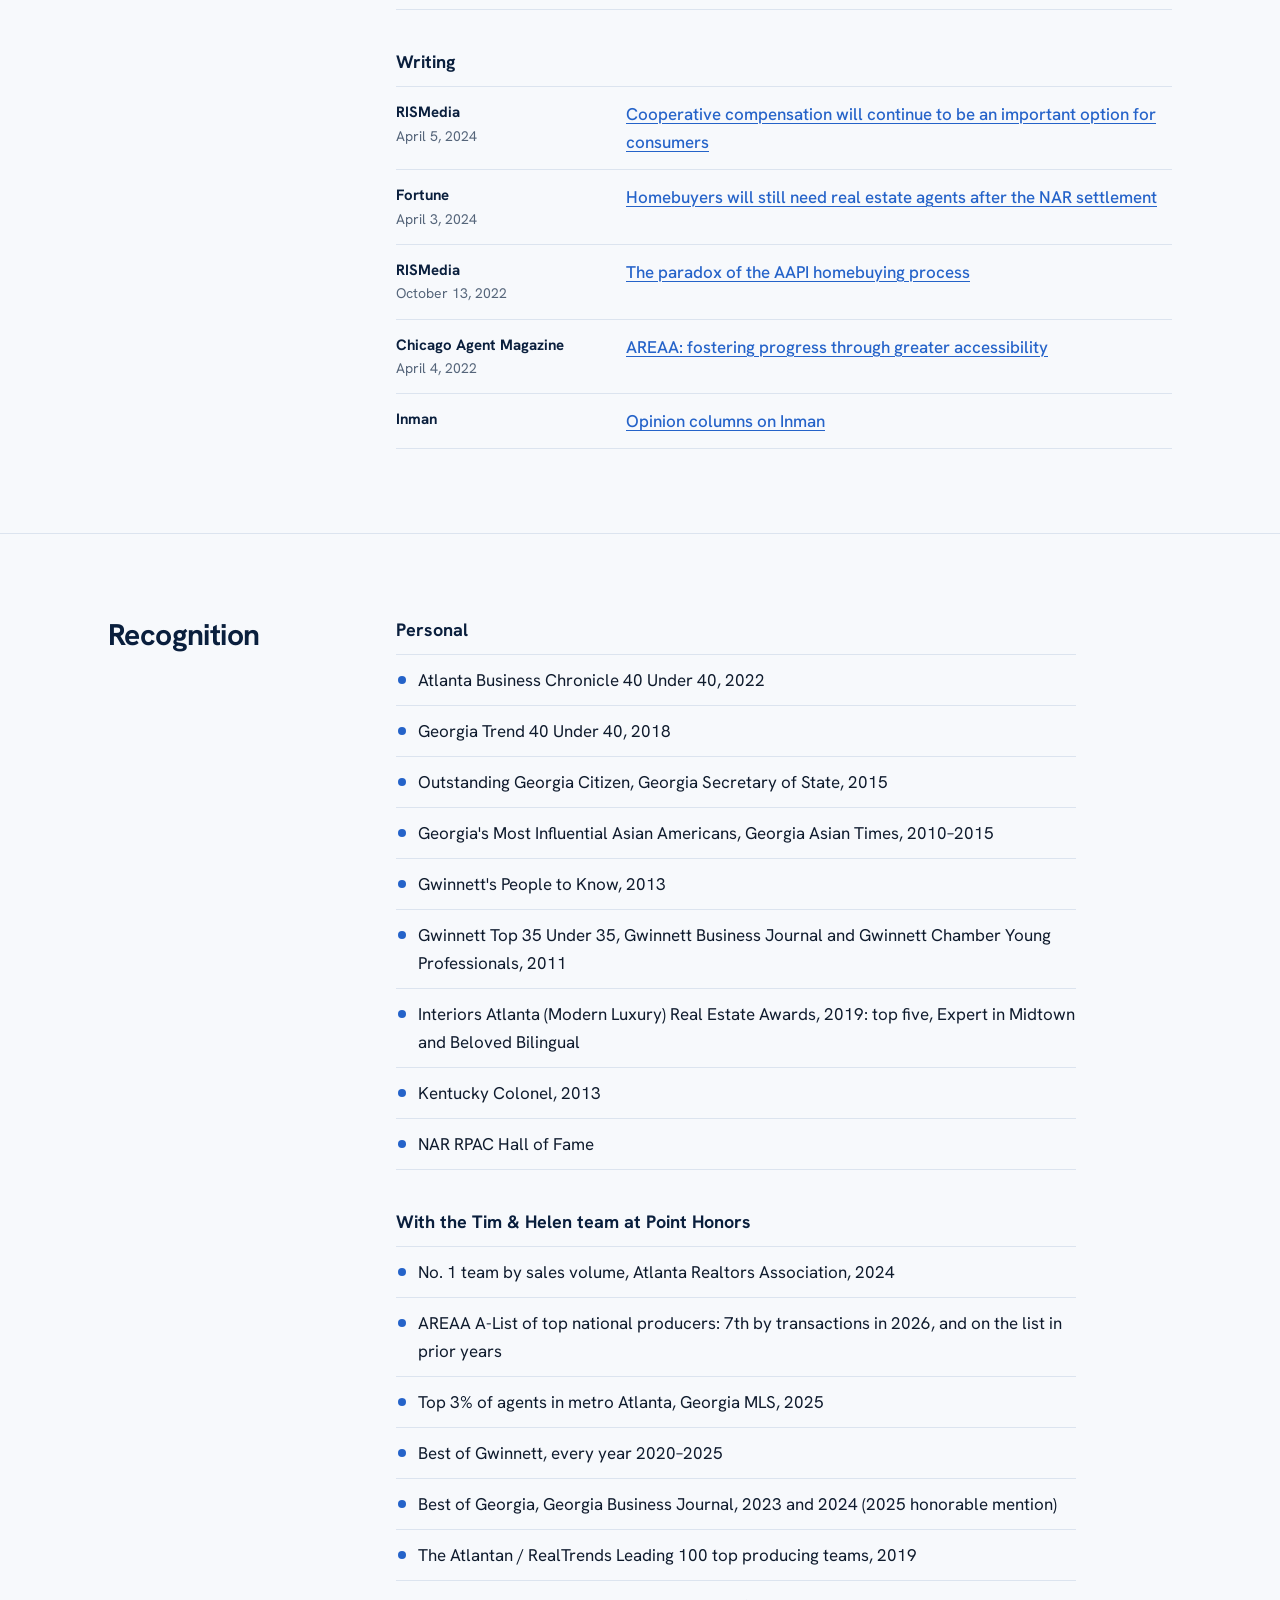
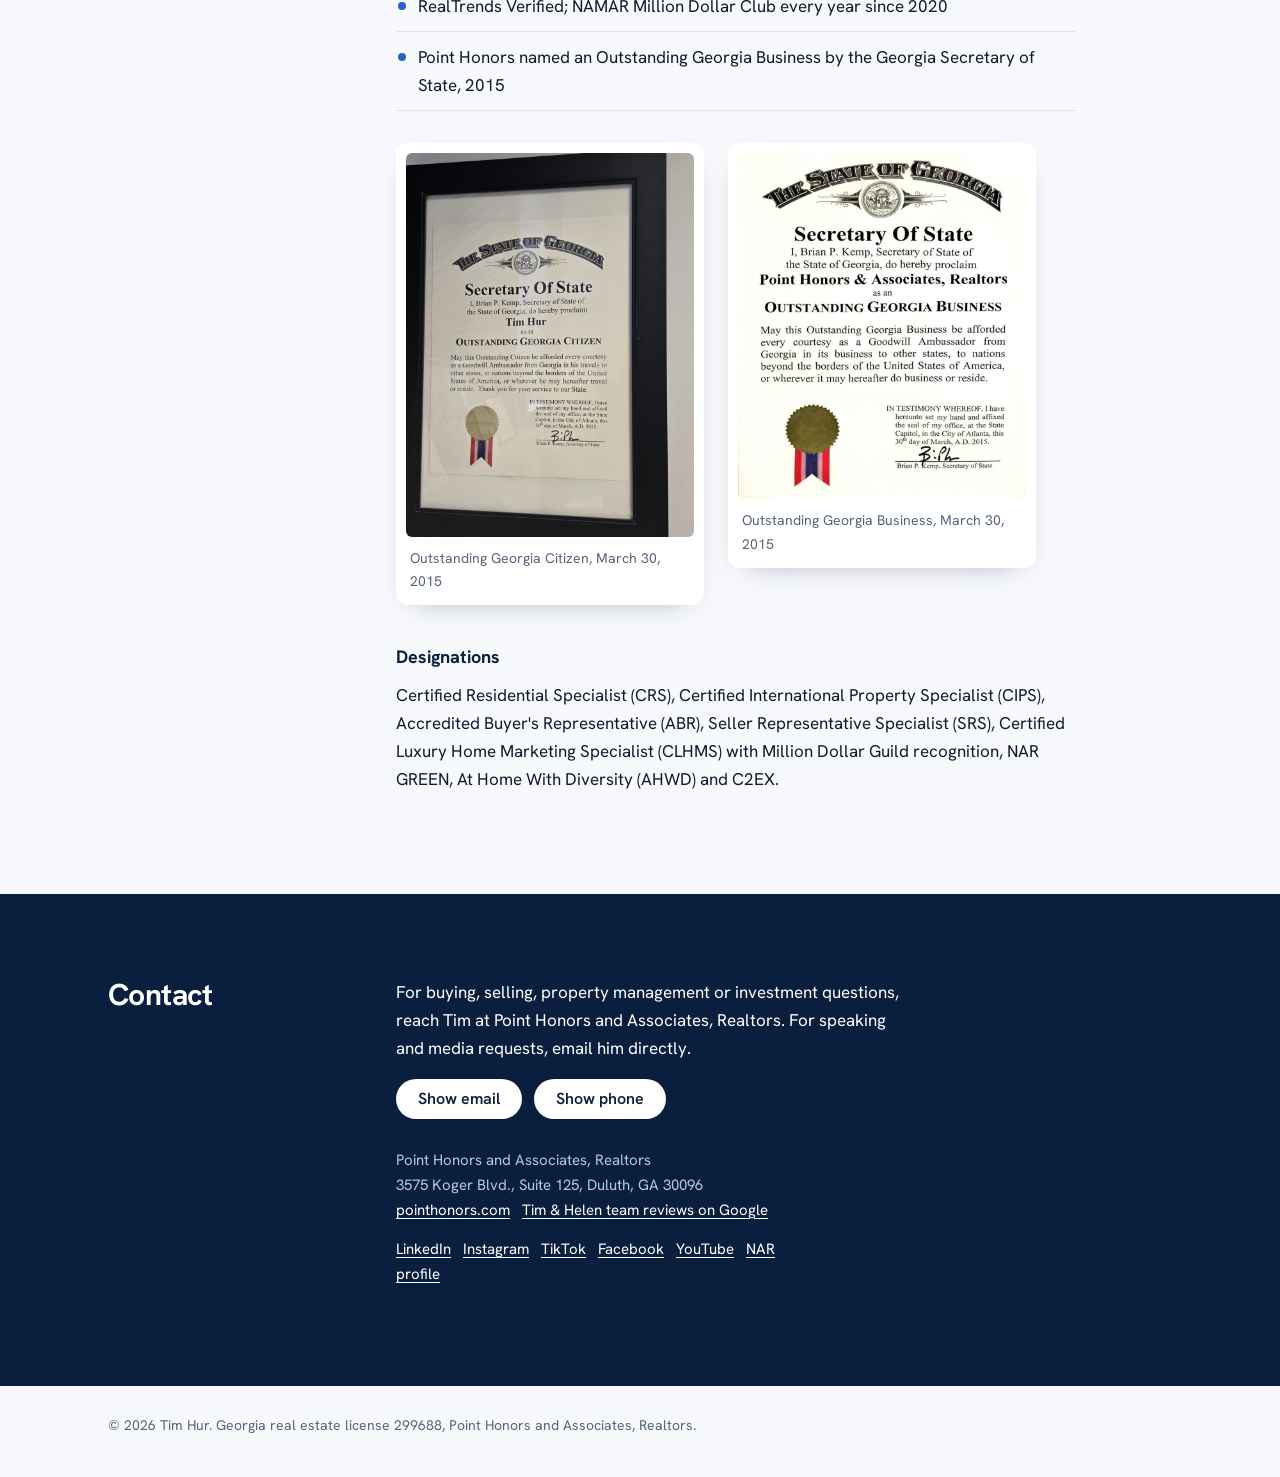
==== commit 913bd46e: "Add National Unification Advisory Council advisor role Co-Authored-By: Claude Opus 5.5 <noreply@anth" ====
--- a/index.html
+++ b/index.html
@@ -66,7 +66,8 @@
       { "@type": "Organization", "name": "Georgia Association of Realtors" },
       { "@type": "Organization", "name": "Gwinnett Mosaic Rotary Club" },
       { "@type": "Organization", "name": "Asian Real Estate Association of America", "url": "https://www.areaa.org/" },
-      { "@type": "Organization", "name": "National Association of Realtors", "url": "https://www.nar.realtor/" }
+      { "@type": "Organization", "name": "National Association of Realtors", "url": "https://www.nar.realtor/" },
+      { "@type": "Organization", "name": "National Unification Advisory Council, Atlanta Chapter", "alternateName": "민주평화통일자문회의 애틀랜타협의회" }
     ],
     "award": [
       "Atlanta Business Chronicle 40 Under 40 (2022)",
@@ -282,7 +283,7 @@
     <h2>About</h2>
     <div>
       <p class="lede">Tim Hur has sold real estate in metro Atlanta since 2006 and founded Point Honors and Associates, Realtors, a Duluth-based brokerage, in 2010. His team works across residential, commercial and investment property in Gwinnett, Fulton and Cobb counties.</p>
-      <p>Born in Houston, Hur grew up in Gwinnett County, graduated from Parkview High School and earned a B.S. in industrial engineering, with a certificate in industrial and organizational psychology, from the Georgia Institute of Technology in 2005. After a year in residential sales, he worked in commercial and hospitality investment at Massell Commercial Real Estate (2007–2008) before opening his own firm. His Korean name is 허다일, and Korean-language media often refer to him as 팀 허. He speaks English and Korean, and his work has long focused on helping immigrant families, international buyers and first-time homeowners.</p>
+      <p>Born in Houston, Hur grew up in Gwinnett County, graduated from Parkview High School and earned a B.S. in industrial engineering, with a certificate in industrial and organizational psychology, from the Georgia Institute of Technology in 2005. After a year in residential sales, he worked in commercial and hospitality investment at Massell Commercial Real Estate (2007–2008) before opening his own firm. His Korean name is 허다일, and Korean-language media often refer to him as 팀 허. He speaks English and Korean, and his work has long focused on helping immigrant families, international buyers and first-time homeowners. He is a longtime advisor to the Atlanta chapter of the National Unification Advisory Council (<span lang="ko">민주평통</span>), which covers the Southeastern United States.</p>
       <p>In 2022 he served as National President of the Asian Real Estate Association of America (AREAA), which then had about 17,000 members in 42 chapters. At 37 he was the association's second-youngest national president, its first openly gay national president, and the first Korean American from the Southeast to hold the office. He has held national roles with the National Association of Realtors, most recently as one of seven Realtor Party Community Engagement Liaisons nationwide in 2024, and earlier as 2018 chair of its Diversity Committee, and from 2016 to 2018 worked for Better Homes and Gardens Real Estate, first as Director of New Growth Markets and then as Director of Inclusion and Philanthropy.</p>
       <p>Hur writes and speaks on housing affordability, fair housing and AANHPI homeownership, and has been quoted in <em>The Wall Street Journal</em> and <em>Forbes</em>.</p>
     </div>
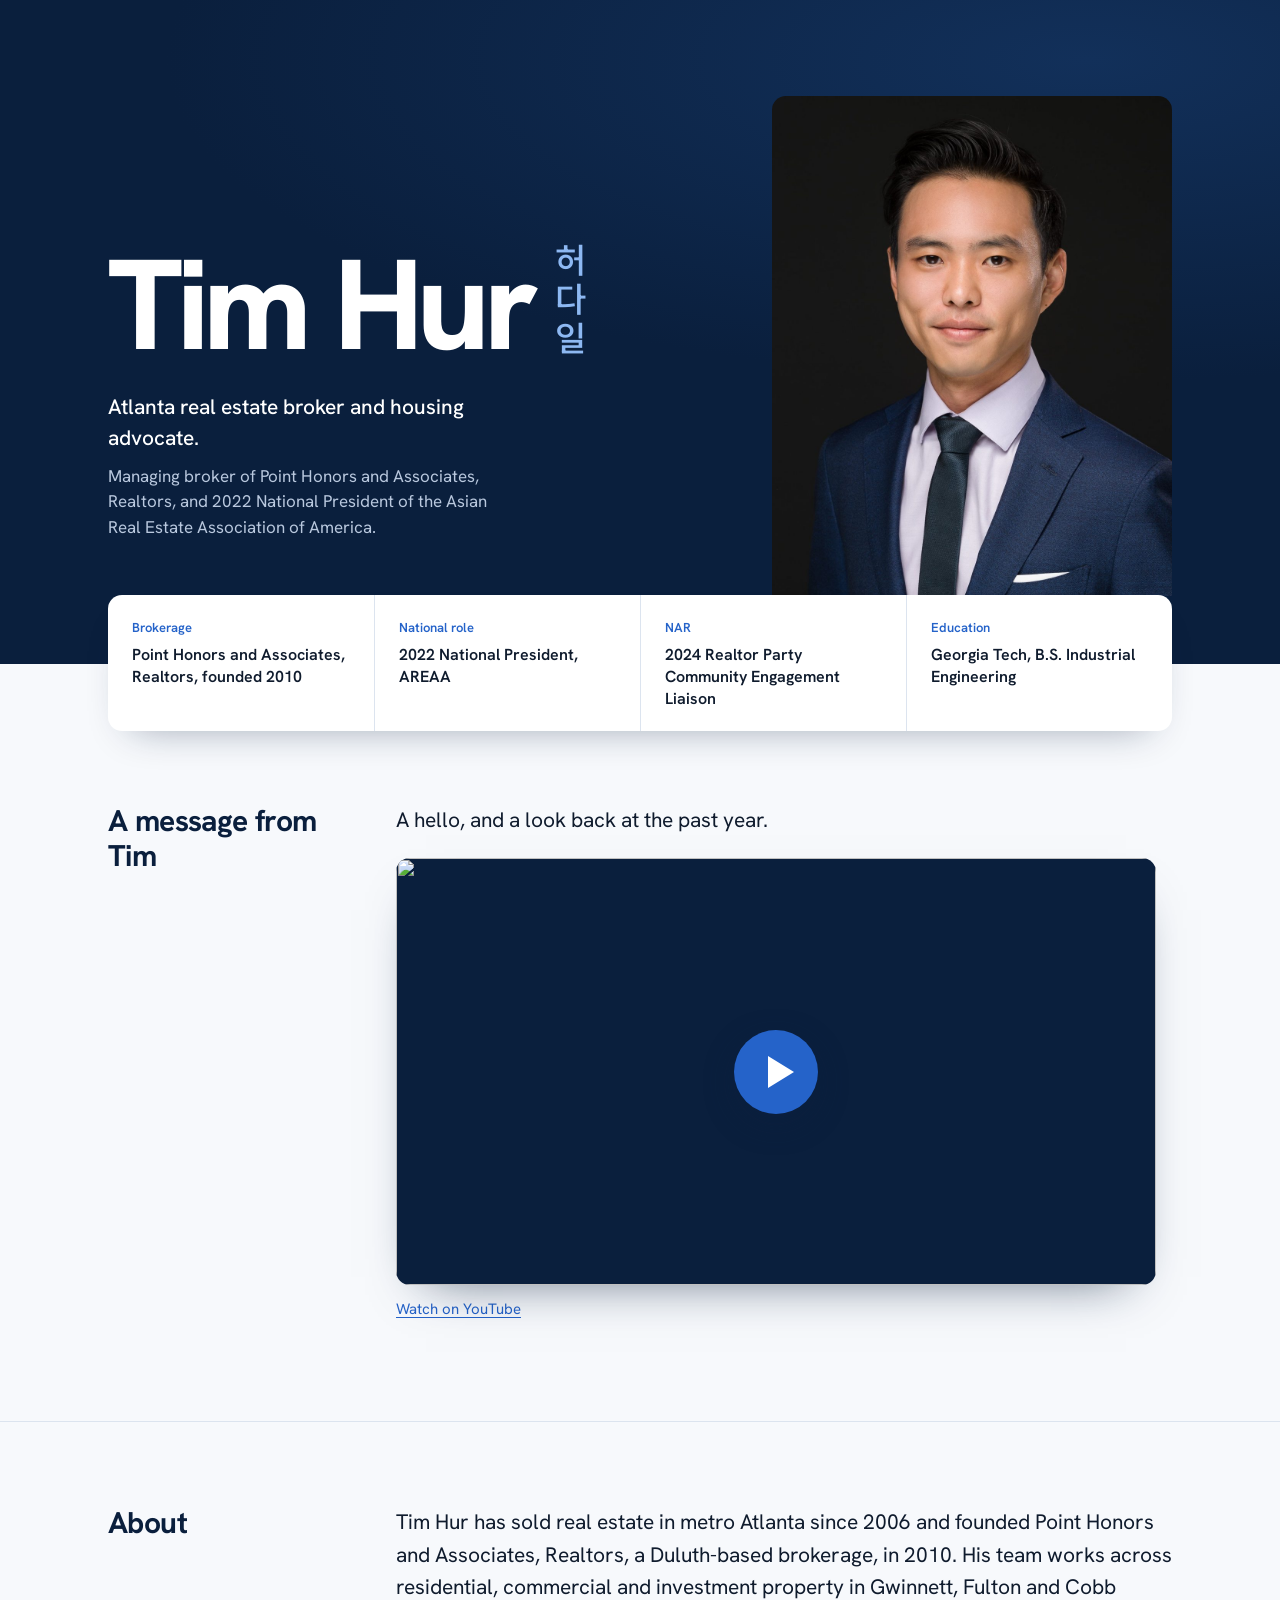
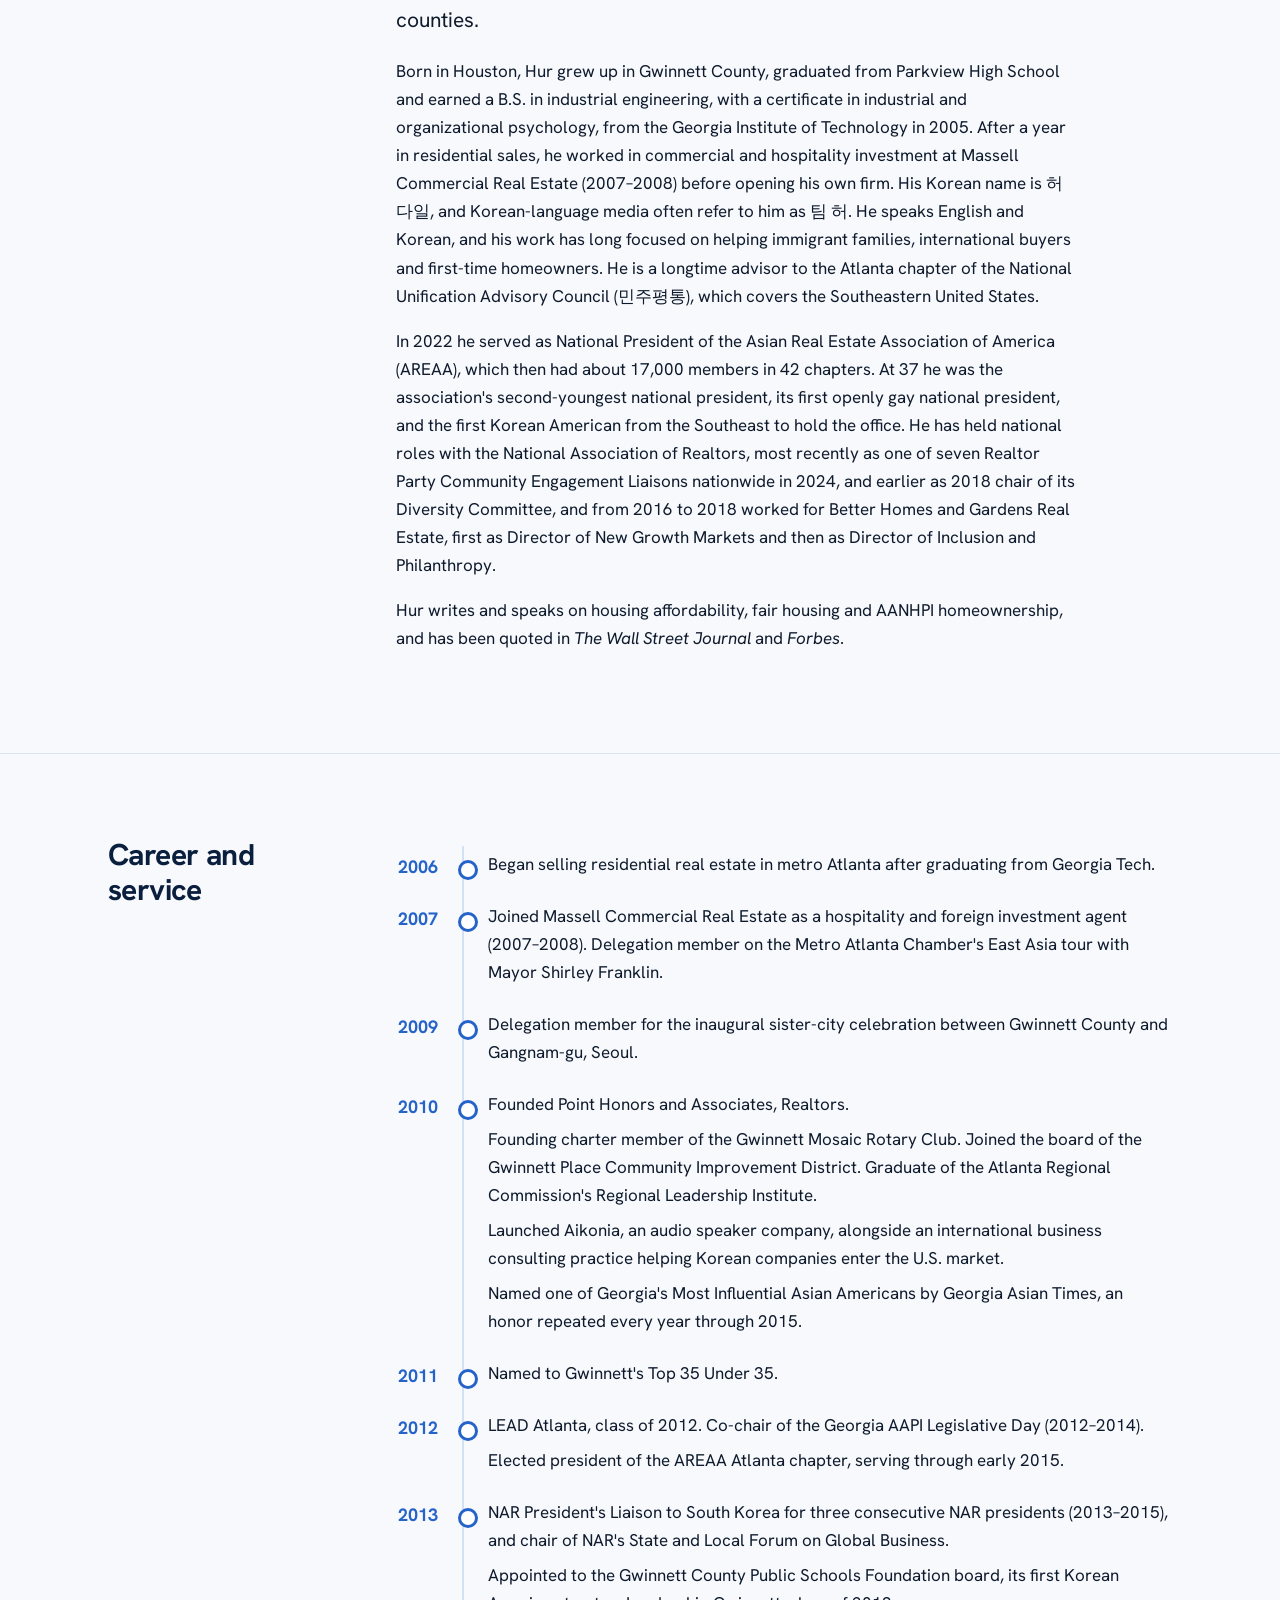
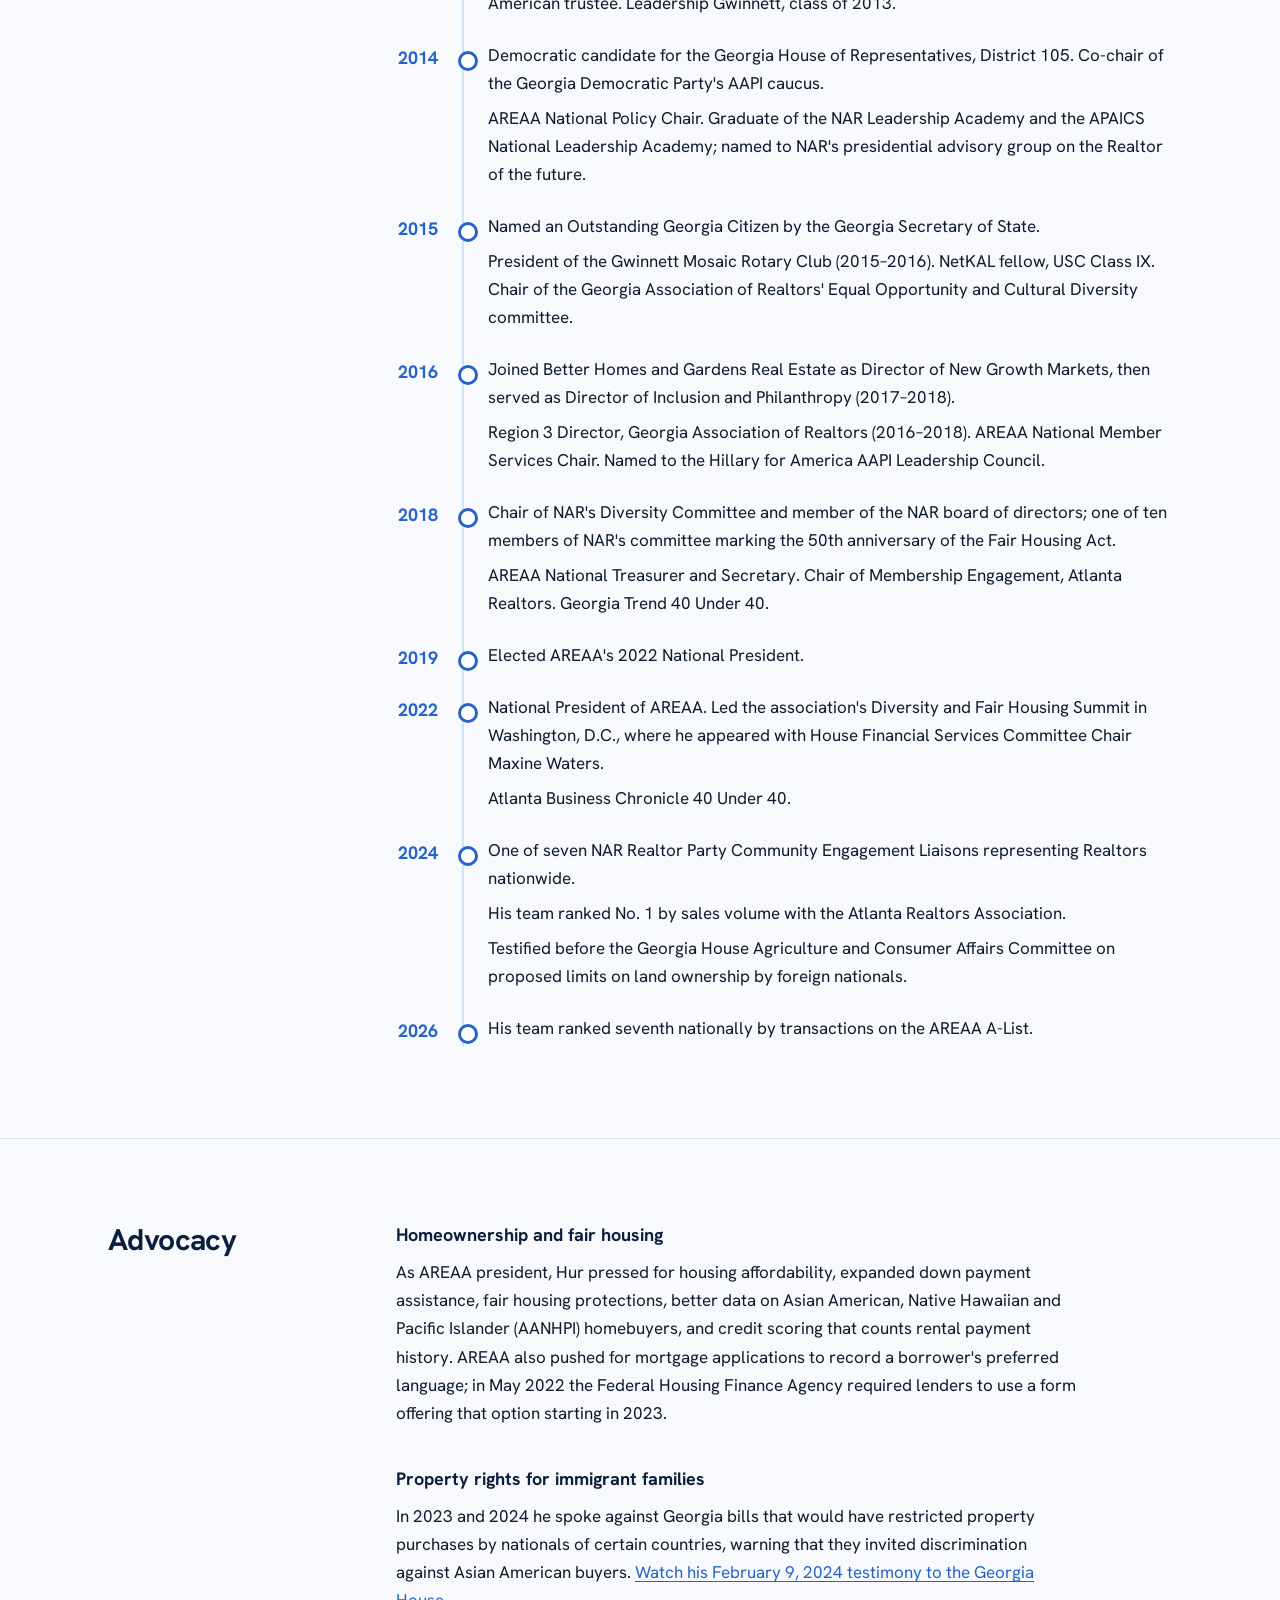
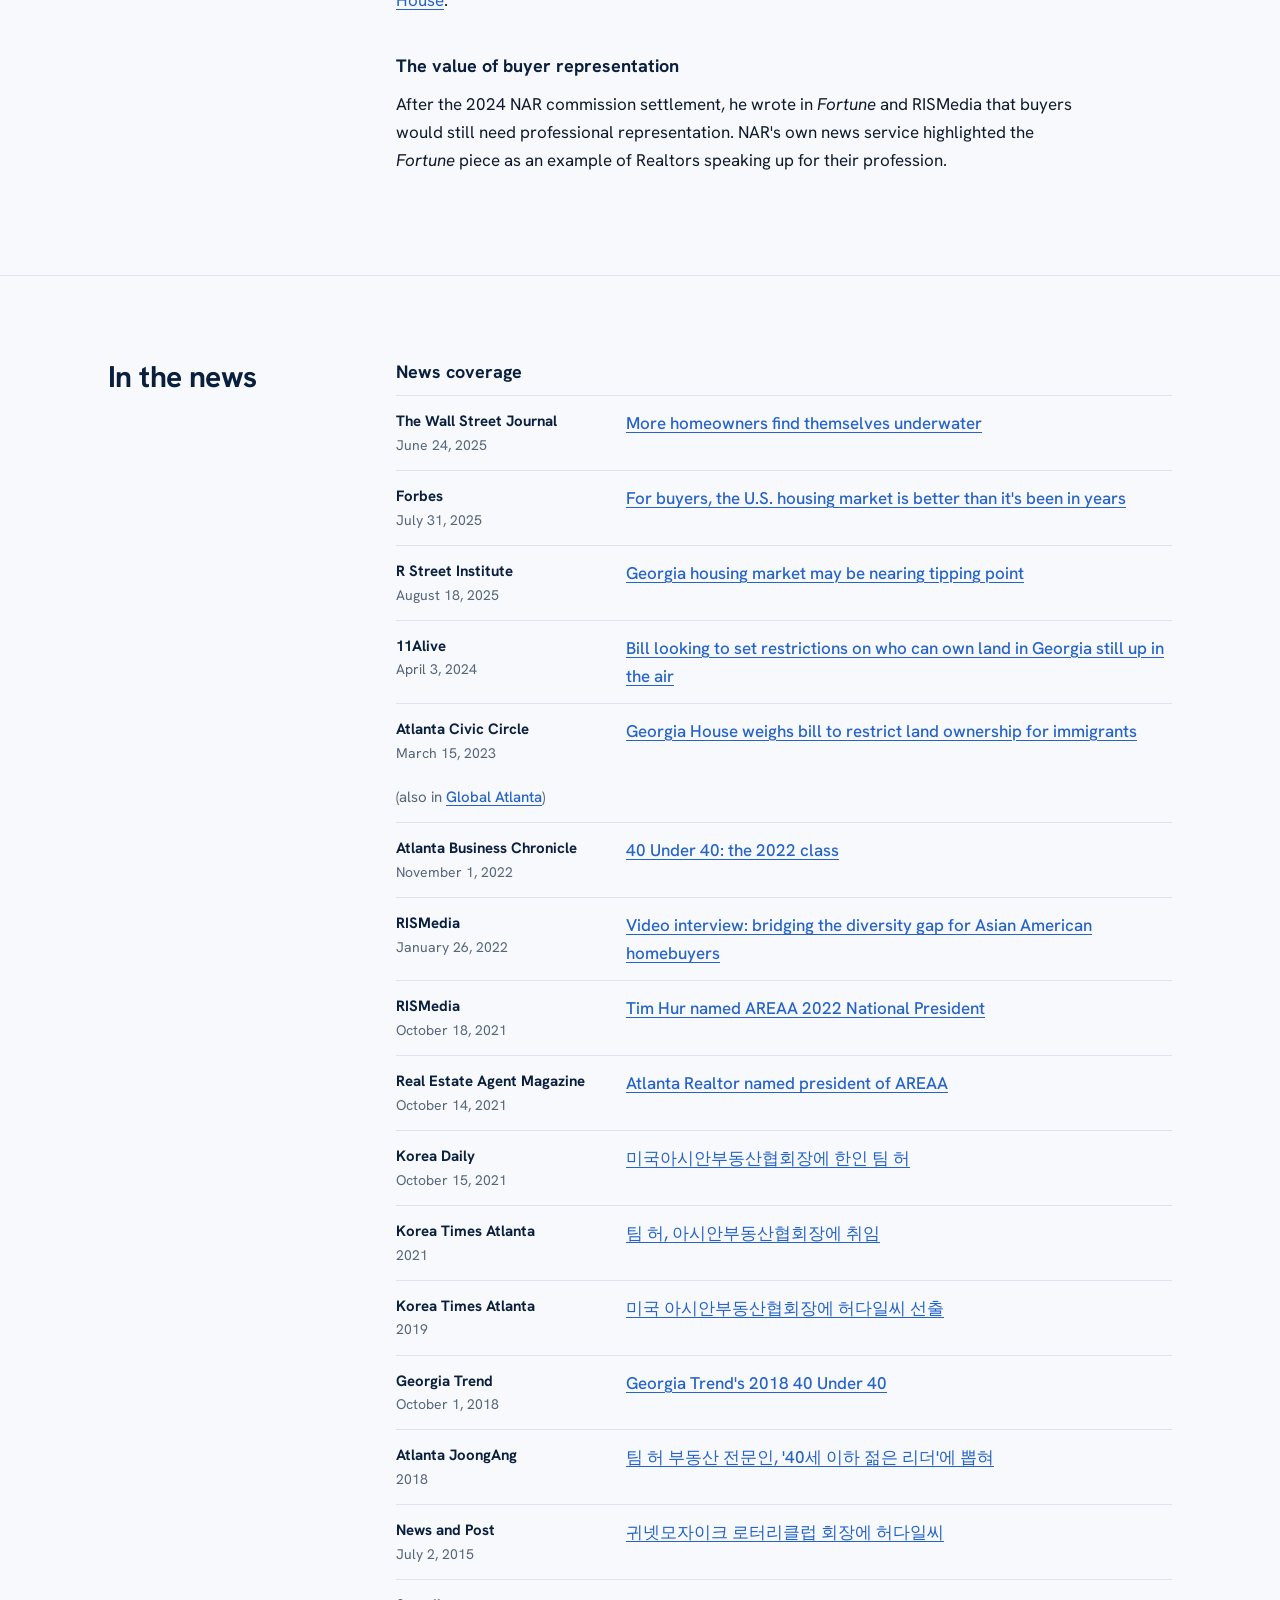
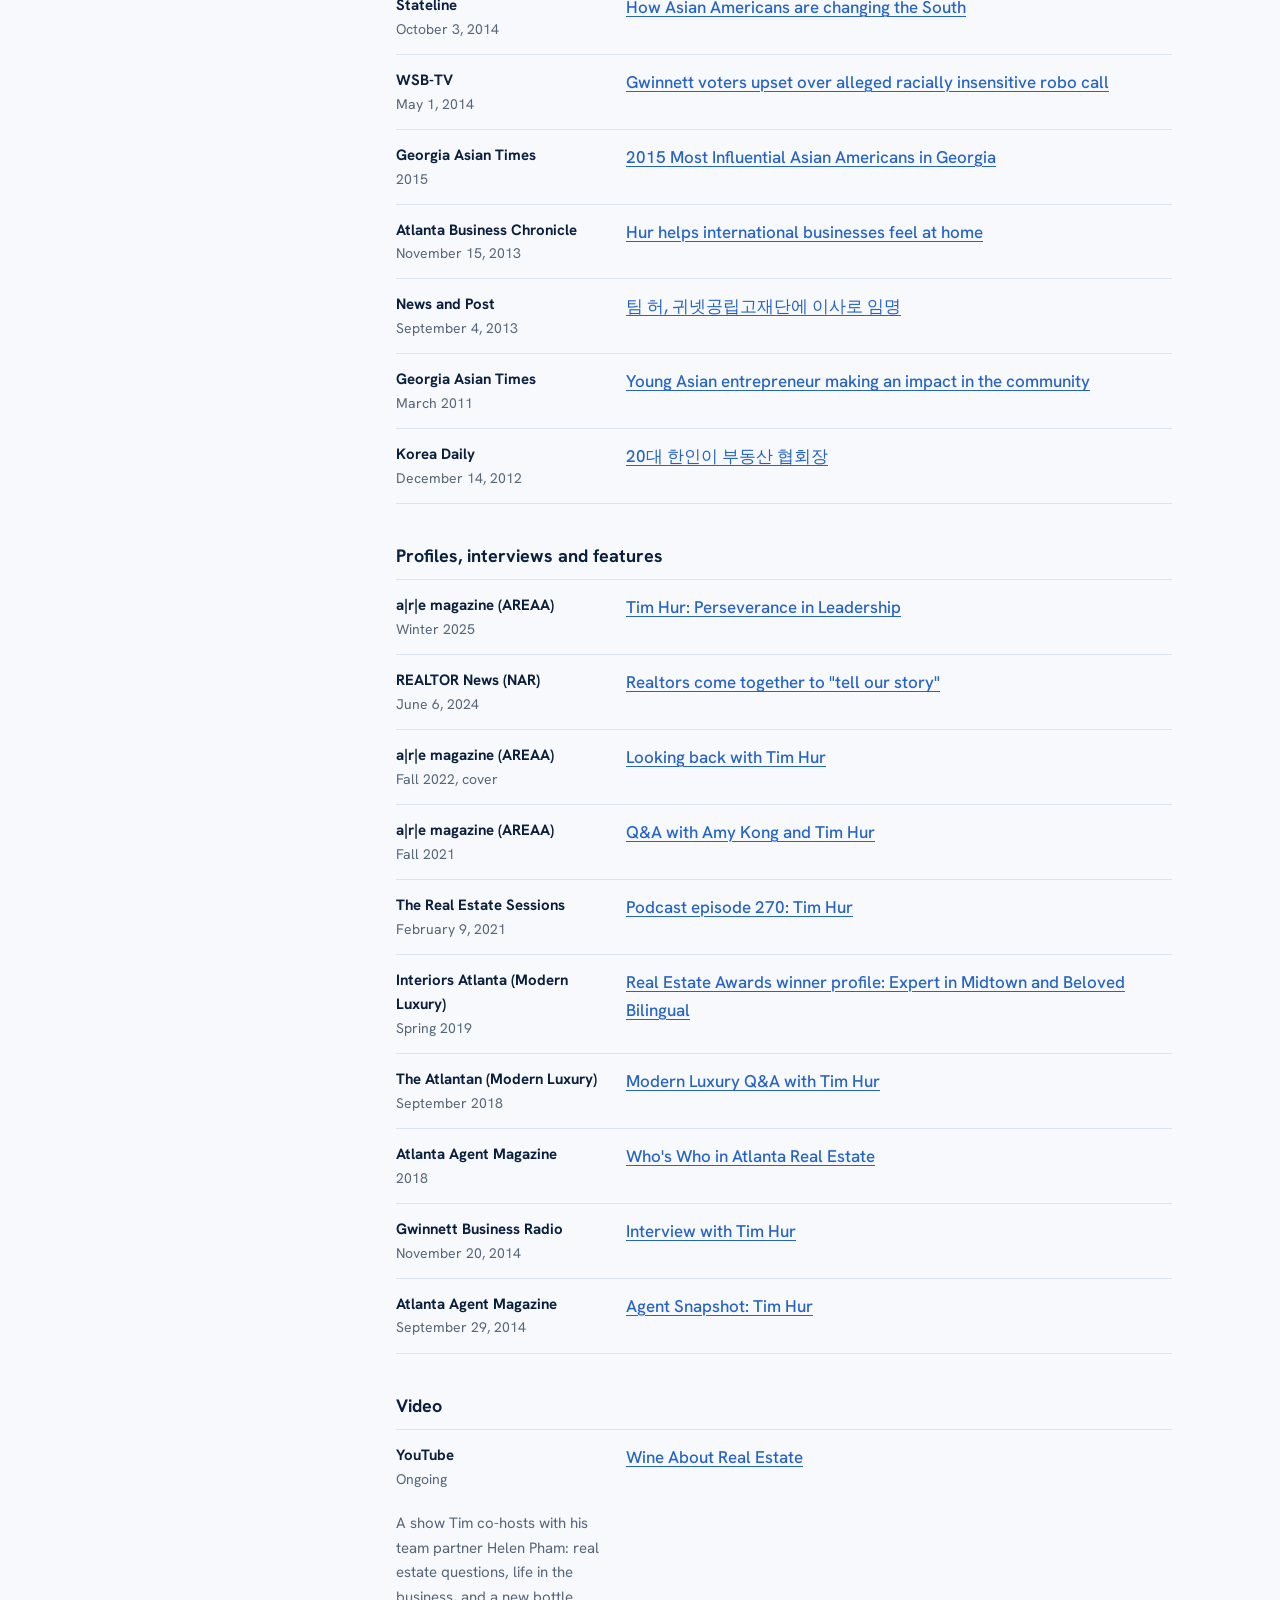
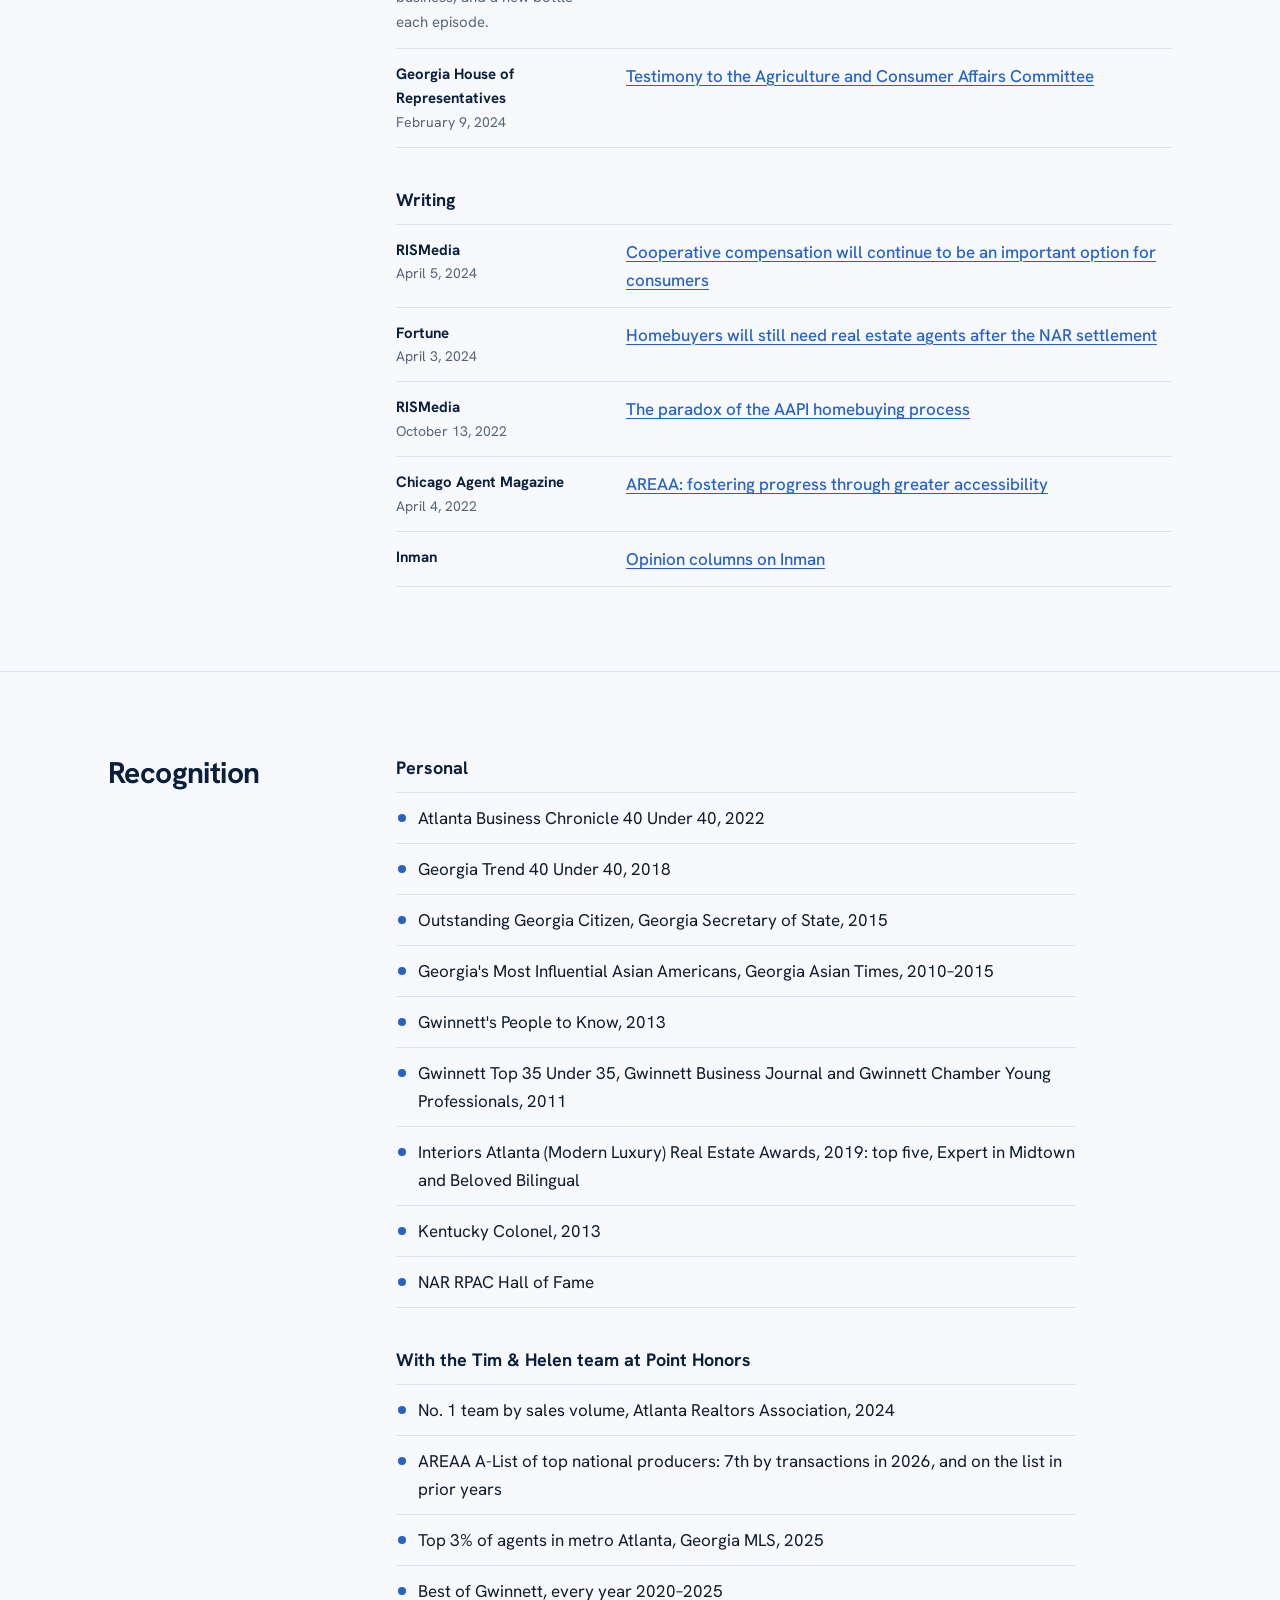
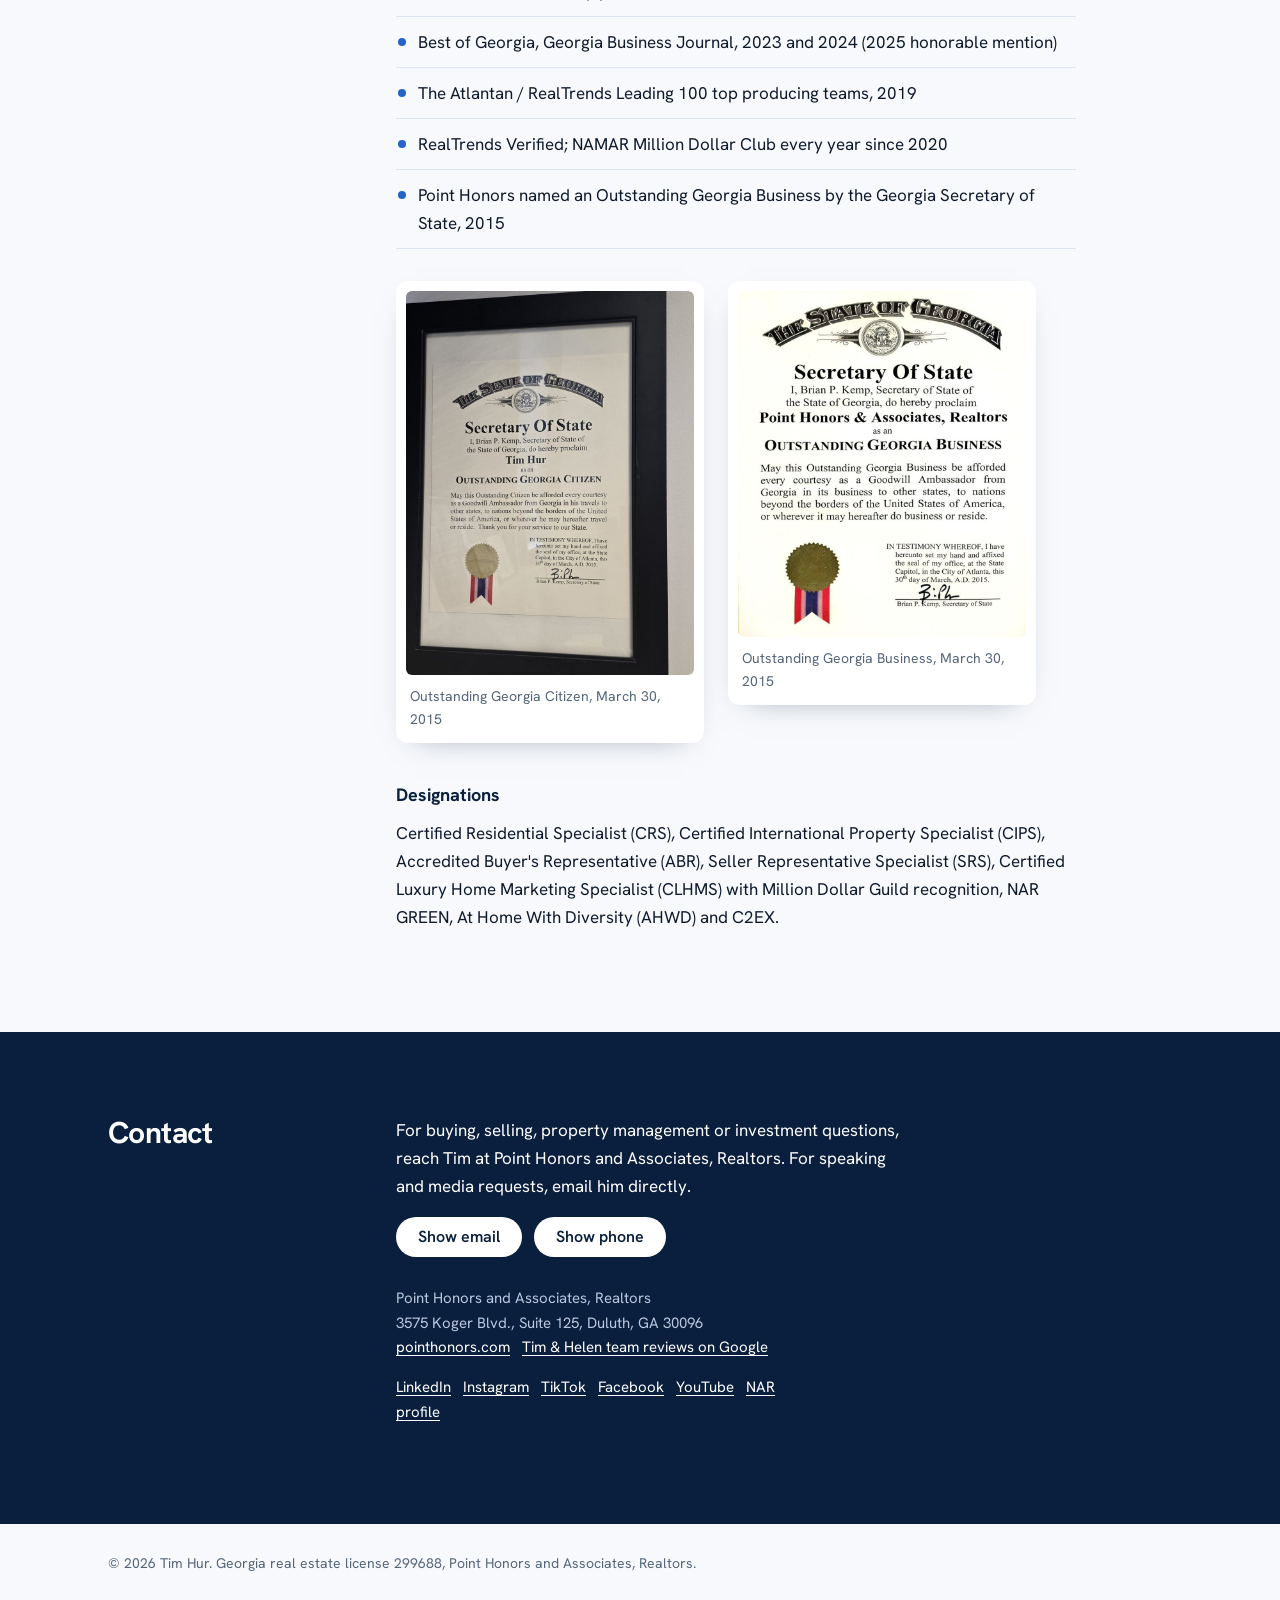
==== commit a242006b: "Add 2011 Georgia Asian Times profile and Aikonia Co-Authored-By: Claude Opus 5.5 <noreply@anthropic." ====
--- a/index.html
+++ b/index.html
@@ -297,7 +297,7 @@
       <li><span class="yr">2006</span><div><p>Began selling residential real estate in metro Atlanta after graduating from Georgia Tech.</p></div></li>
       <li><span class="yr">2007</span><div><p>Joined Massell Commercial Real Estate as a hospitality and foreign investment agent (2007–2008). Delegation member on the Metro Atlanta Chamber's East Asia tour with Mayor Shirley Franklin.</p></div></li>
       <li><span class="yr">2009</span><div><p>Delegation member for the inaugural sister-city celebration between Gwinnett County and Gangnam-gu, Seoul.</p></div></li>
-      <li><span class="yr">2010</span><div><p>Founded Point Honors and Associates, Realtors.</p><p>Founding charter member of the Gwinnett Mosaic Rotary Club. Joined the board of the Gwinnett Place Community Improvement District. Graduate of the Atlanta Regional Commission's Regional Leadership Institute.</p><p>Named one of Georgia's Most Influential Asian Americans by Georgia Asian Times, an honor repeated every year through 2015.</p></div></li>
+      <li><span class="yr">2010</span><div><p>Founded Point Honors and Associates, Realtors.</p><p>Founding charter member of the Gwinnett Mosaic Rotary Club. Joined the board of the Gwinnett Place Community Improvement District. Graduate of the Atlanta Regional Commission's Regional Leadership Institute.</p><p>Launched Aikonia, an audio speaker company, alongside an international business consulting practice helping Korean companies enter the U.S. market.</p><p>Named one of Georgia's Most Influential Asian Americans by Georgia Asian Times, an honor repeated every year through 2015.</p></div></li>
       <li><span class="yr">2011</span><div><p>Named to Gwinnett's Top 35 Under 35.</p></div></li>
       <li><span class="yr">2012</span><div><p>LEAD Atlanta, class of 2012. Co-chair of the Georgia AAPI Legislative Day (2012–2014).</p><p>Elected president of the AREAA Atlanta chapter, serving through early 2015.</p></div></li>
       <li><span class="yr">2013</span><div><p>NAR President's Liaison to South Korea for three consecutive NAR presidents (2013–2015), and chair of NAR's State and Local Forum on Global Business.</p><p>Appointed to the Gwinnett County Public Schools Foundation board, its first Korean American trustee. Leadership Gwinnett, class of 2013.</p></div></li>
@@ -353,6 +353,7 @@
         <li><span class="outlet">Georgia Asian Times<small>2015</small></span><a href="https://gasiantimes.com/metro-asian-news/2015-most-influential-asian-americans-in-georgia/">2015 Most Influential Asian Americans in Georgia</a></li>
         <li><span class="outlet">Atlanta Business Chronicle<small>November 15, 2013</small></span><a href="https://www.bizjournals.com/atlanta/print-edition/2013/11/15/hur-helps-international-businesses.html">Hur helps international businesses feel at home</a></li>
         <li><span class="outlet">News and Post<small>September 4, 2013</small></span><a href="https://newsandpost.com/m_read.php?id=people&amp;no=323" lang="ko">팀 허, 귀넷공립고재단에 이사로 임명</a></li>
+        <li><span class="outlet">Georgia Asian Times<small>March 2011</small></span><a href="https://gwinnettplacecid.com/images/pdfs/news_articles/2011/april2011a.pdf">Young Asian entrepreneur making an impact in the community</a></li>
         <li><span class="outlet">Korea Daily<small>December 14, 2012</small></span><a href="https://www.koreadaily.com/article/1549181" lang="ko">20대 한인이 부동산 협회장</a></li>
       </ul>
 
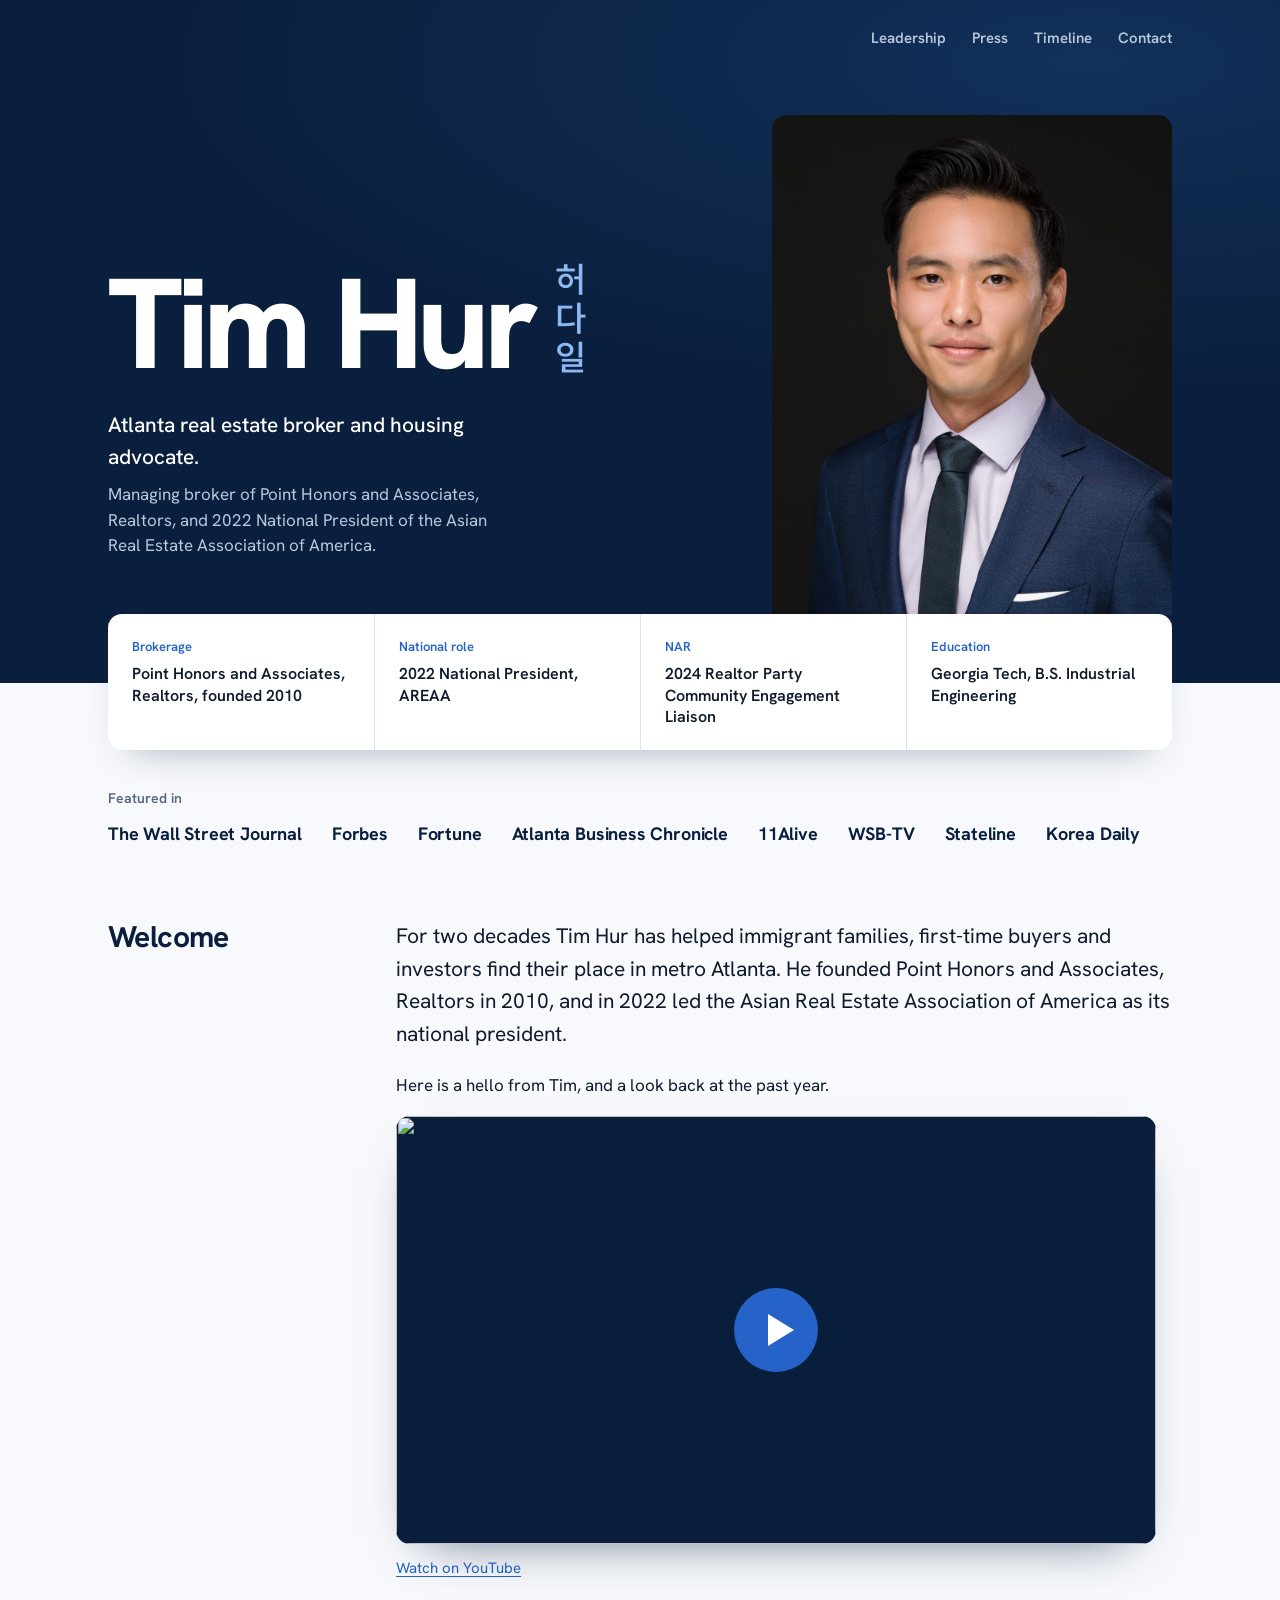
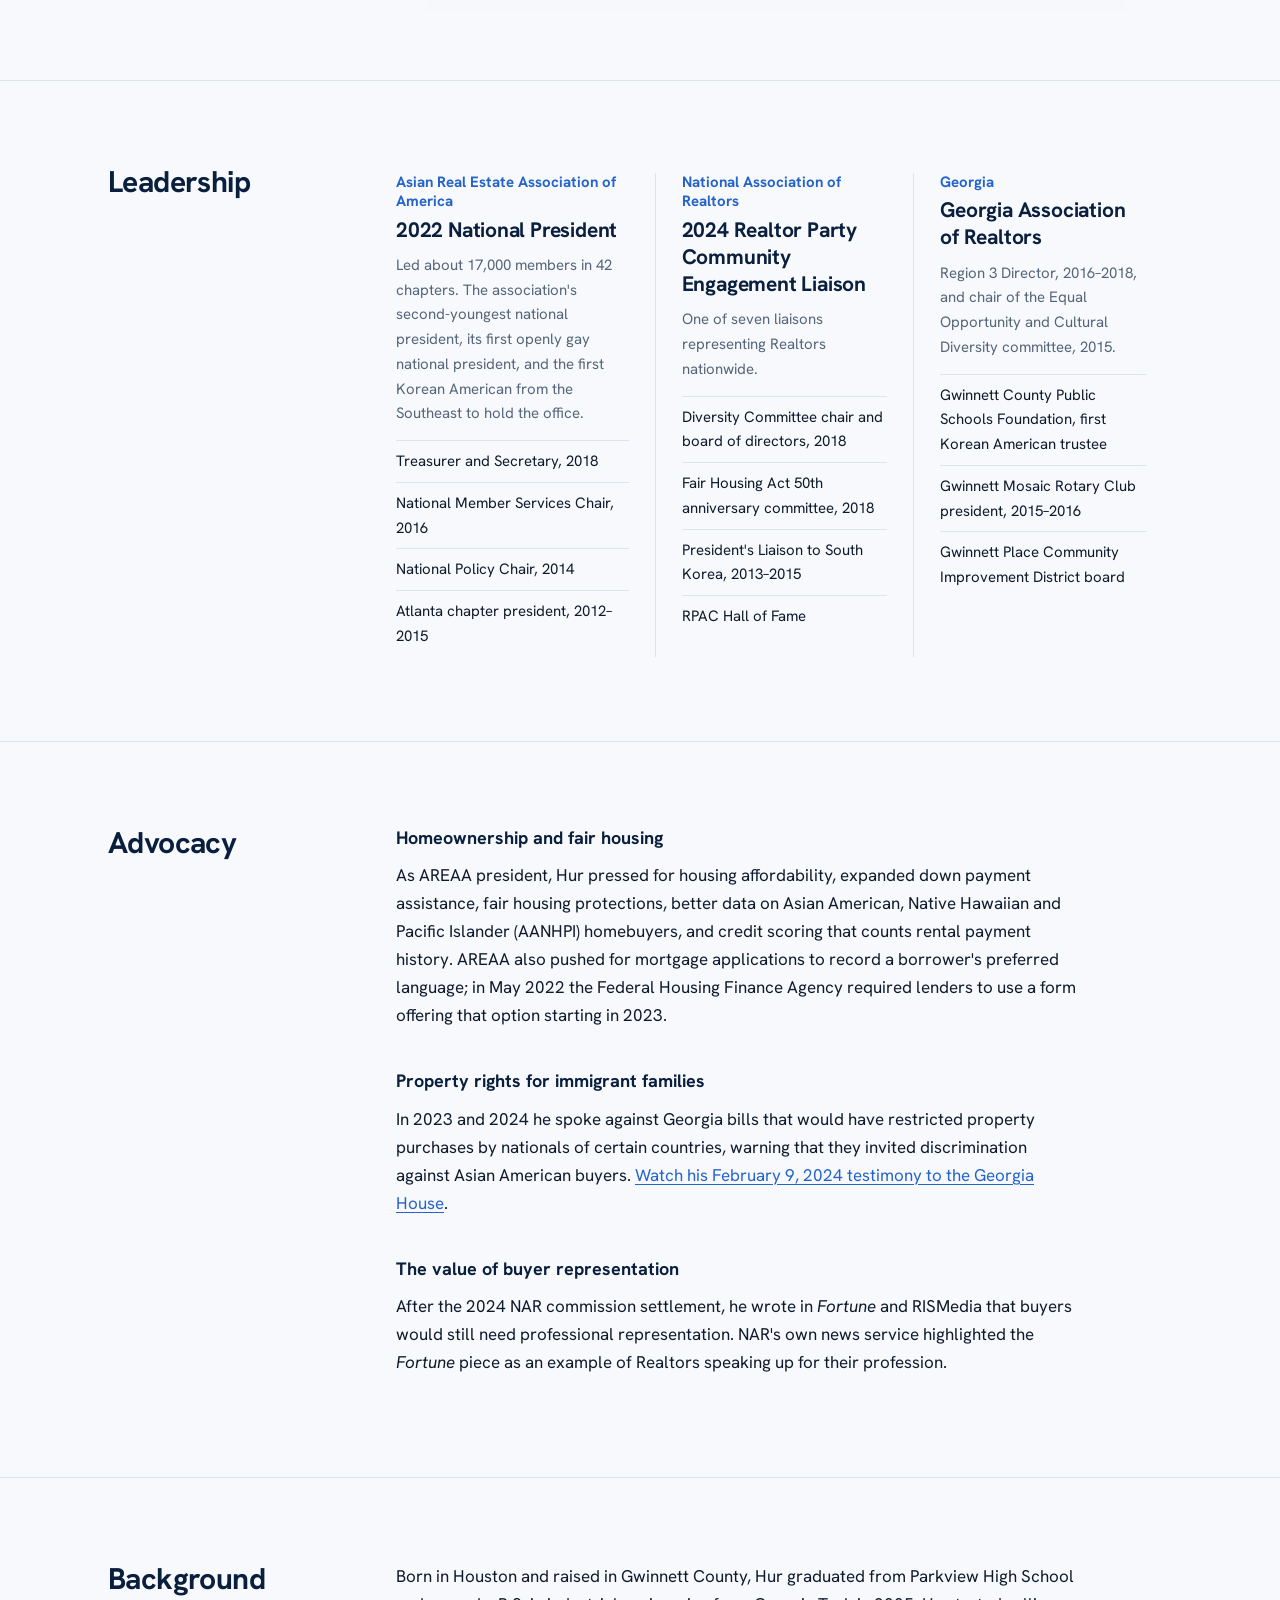
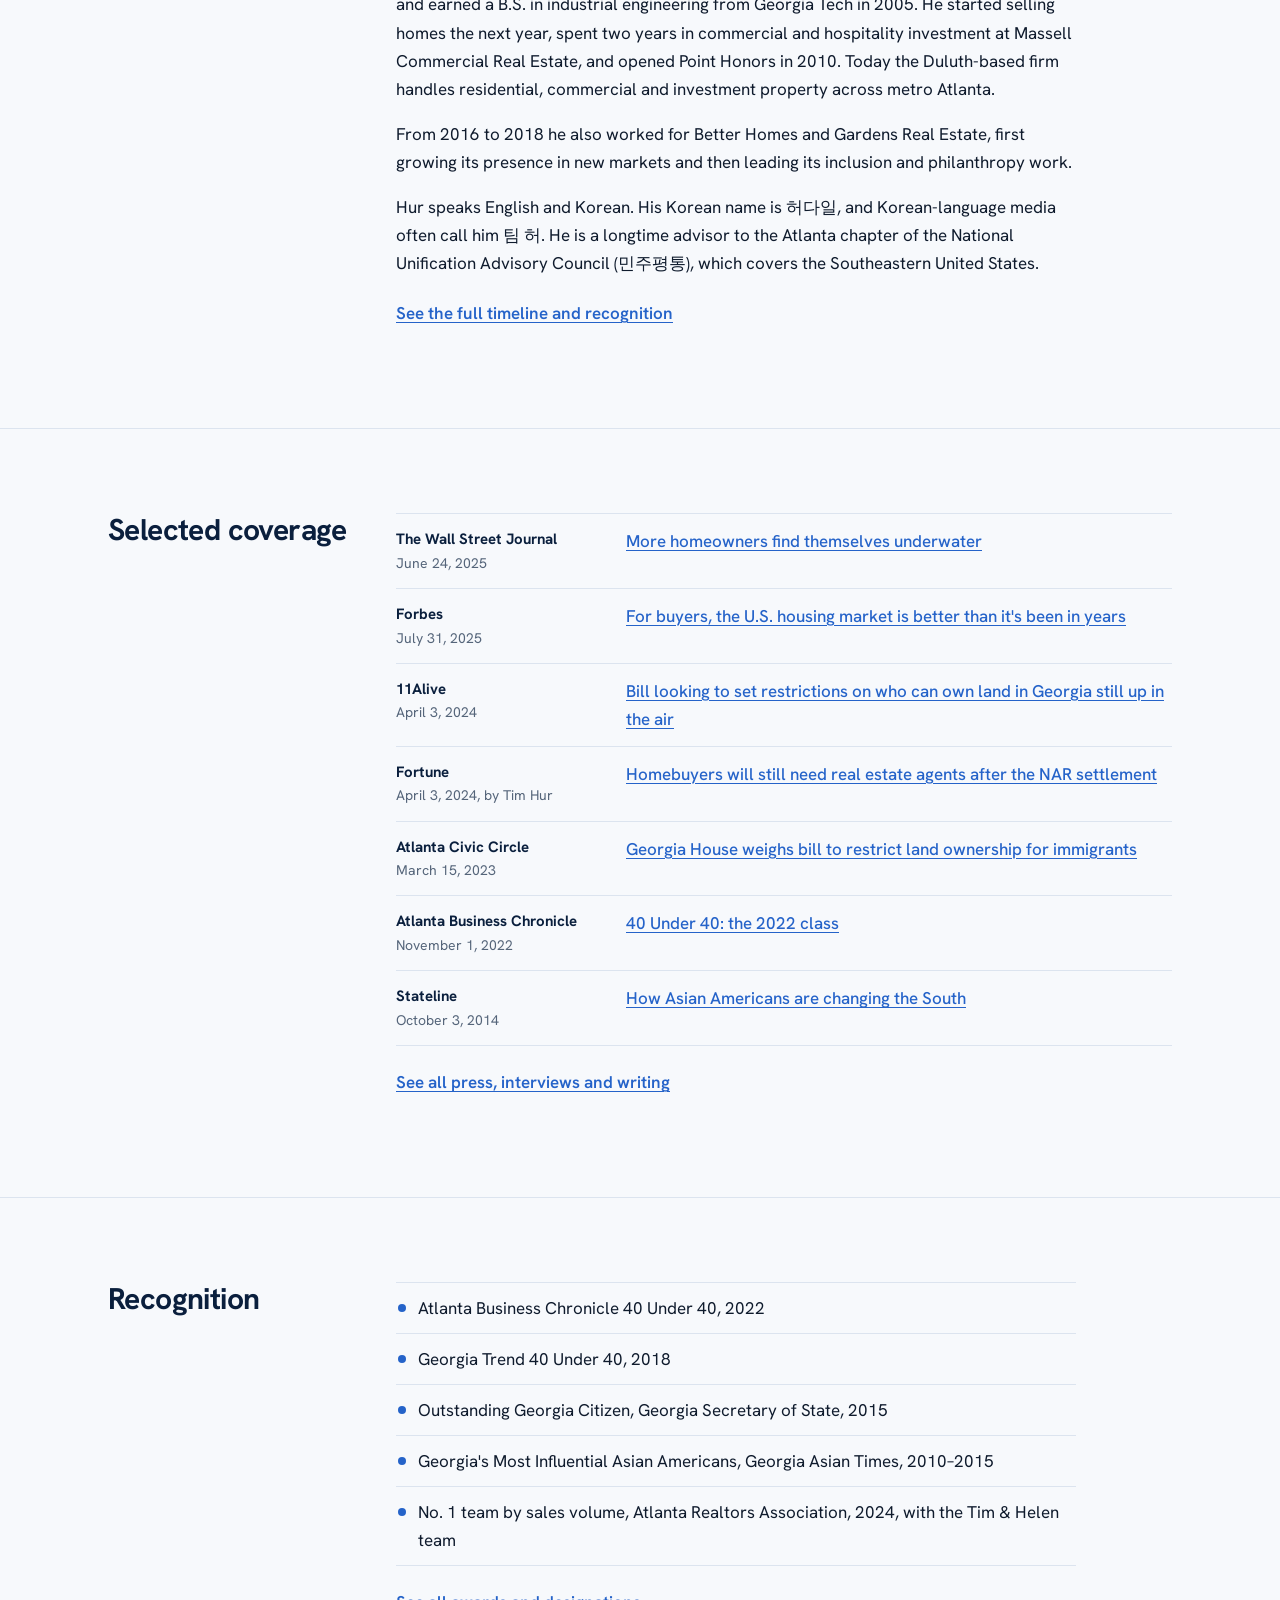
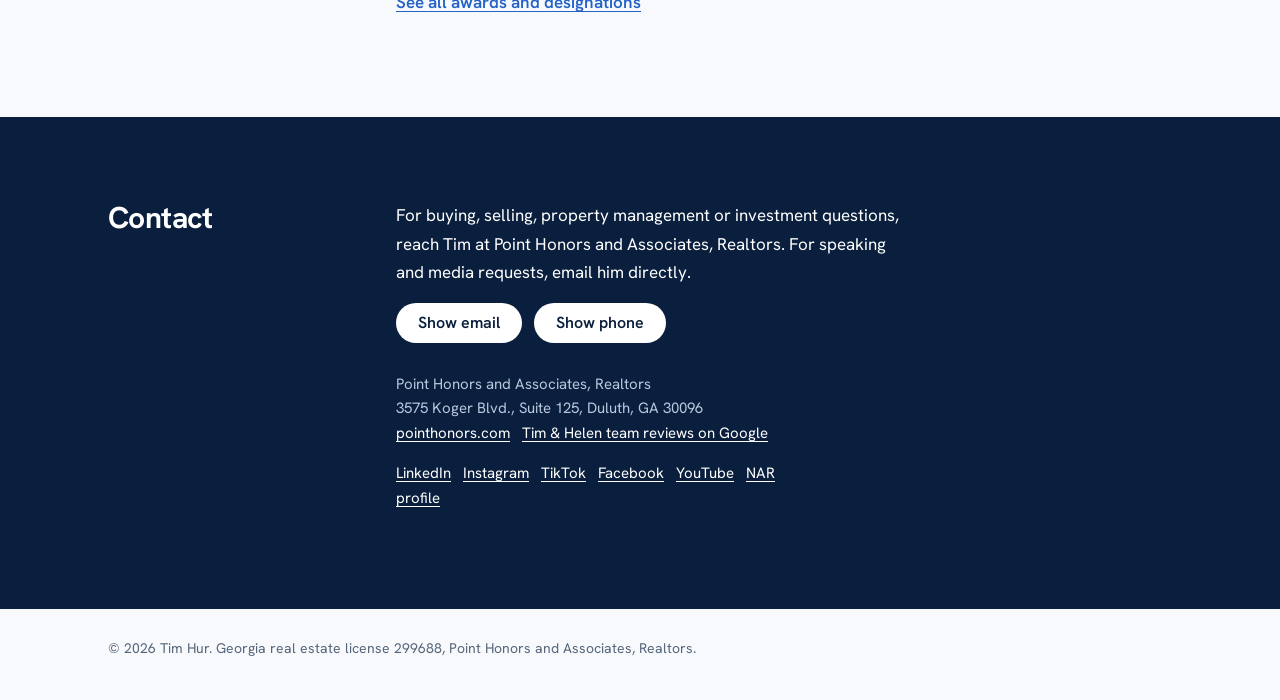
==== commit 45a5b765: "Restructure site: featured-in strip, leadership section, shorter bio, separate timeline and press pa" ====
--- a/index.html
+++ b/index.html
@@ -18,6 +18,7 @@
 <link rel="preconnect" href="https://fonts.googleapis.com">
 <link rel="preconnect" href="https://fonts.gstatic.com" crossorigin>
 <link href="https://fonts.googleapis.com/css2?family=Hanken+Grotesk:ital,wght@0,400;0,500;0,600;0,700;0,800;1,400&family=Noto+Sans+KR:wght@500&display=swap" rel="stylesheet">
+<link rel="stylesheet" href="/styles.css">
 
 <script type="application/ld+json">
 {
@@ -26,6 +27,7 @@
   "@id": "https://timhur.com/#page",
   "url": "https://timhur.com/",
   "name": "Tim Hur",
+  "isPartOf": { "@type": "WebSite", "@id": "https://timhur.com/#website", "url": "https://timhur.com/", "name": "Tim Hur" },
   "mainEntity": {
     "@type": "Person",
     "@id": "https://timhur.com/#person",
@@ -96,146 +98,12 @@
   }
 }
 </script>
-
-<style>
-:root{
-  --navy:#0A1F3D; --navy-2:#12305A; --blue:#2563C9; --sky:#8DB8F2; --ice:#EEF4FC;
-  --paper:#F7F9FC; --ink:#0F1B2D; --muted:#55657A; --rule:#DCE4EF;
-  --sans:"Hanken Grotesk", system-ui, -apple-system, "Segoe UI", sans-serif;
-  --hangul:"Noto Sans KR", "Apple SD Gothic Neo", sans-serif;
-  --measure:68ch;
-}
-*{box-sizing:border-box}
-html{-webkit-text-size-adjust:100%;scroll-behavior:smooth}
-body{margin:0;background:var(--paper);color:var(--ink);font:400 17px/1.65 var(--sans)}
-a{color:var(--blue);text-decoration-thickness:1px;text-underline-offset:3px}
-a:hover{color:var(--navy)}
-a:focus-visible,button:focus-visible{outline:2px solid var(--blue);outline-offset:3px;border-radius:4px}
-.wrap{max-width:1120px;margin:0 auto;padding:0 28px}
-
-/* Hero: full-bleed navy that the black-backdrop portrait melts into */
-.hero{background:radial-gradient(120% 90% at 85% 10%, var(--navy-2) 0%, var(--navy) 60%);color:#fff;padding:96px 0 0;overflow:hidden}
-.hero-grid{display:grid;grid-template-columns:1.15fr .85fr;gap:40px;align-items:end}
-.name{margin:0;display:flex;align-items:flex-end;gap:20px}
-.name-en{font:800 clamp(64px,10vw,128px)/.9 var(--sans);letter-spacing:-.045em;color:#fff}
-.name-ko{font:500 clamp(22px,2.8vw,34px)/1 var(--hangul);color:var(--sky);writing-mode:vertical-rl;letter-spacing:.14em;padding-bottom:4px}
-.role{margin:28px 0 56px;font-size:21px;line-height:1.5;max-width:34ch;color:#fff;font-weight:500}
-.role span{display:block;margin-top:10px;font-size:17px;font-weight:400;color:#B9C8DE}
-.portrait{aspect-ratio:4/5;overflow:hidden;align-self:end;border-radius:14px 14px 0 0;max-width:400px;justify-self:end;width:100%}
-.portrait img{width:100%;height:100%;object-fit:cover;display:block}
-.facts{display:grid;grid-template-columns:repeat(4,1fr);margin:0;background:#fff;border-radius:14px;box-shadow:0 18px 40px -24px rgba(10,31,61,.45);position:relative;top:-1px}
-.facts-wrap{background:linear-gradient(var(--navy) 50%, var(--paper) 50%)}
-.facts div{padding:22px 24px;border-left:1px solid var(--rule)}
-.facts div:first-child{border-left:0}
-.facts dt{font-size:13px;font-weight:600;color:var(--blue);margin:0 0 6px}
-.facts dd{margin:0;font-size:16px;font-weight:600;line-height:1.35;color:var(--ink)}
-
-/* Sections */
-section{padding:84px 0}
-section + section{border-top:1px solid var(--rule)}
-.sec{display:grid;grid-template-columns:240px 1fr;gap:48px}
-h2{font:700 30px/1.15 var(--sans);letter-spacing:-.02em;margin:0;color:var(--navy)}
-h3{font:700 18px/1.3 var(--sans);margin:40px 0 12px;color:var(--navy)}
-h3:first-child{margin-top:0}
-p{margin:0 0 1em;max-width:var(--measure)}
-.lede{font-size:21px;line-height:1.55;color:var(--ink)}
-ul.plain{list-style:none;margin:0;padding:0;max-width:var(--measure)}
-ul.plain li{padding:11px 0 11px 22px;border-top:1px solid var(--rule);position:relative}
-ul.plain li::before{content:"";position:absolute;left:2px;top:21px;width:8px;height:8px;border-radius:50%;background:var(--blue)}
-ul.plain li:last-child{border-bottom:1px solid var(--rule)}
-.src{color:var(--muted);font-size:15px}
-
-/* Timeline: a real sequence, so a rail with year markers */
-.timeline{list-style:none;margin:0;padding:0 0 0 2px;max-width:780px;position:relative}
-.timeline::before{content:"";position:absolute;left:66px;top:8px;bottom:8px;width:2px;background:#D3E1F5}
-.timeline li{display:grid;grid-template-columns:56px 1fr;gap:34px;padding:12px 0;position:relative}
-.timeline li::after{content:"";position:absolute;left:60px;top:22px;width:14px;height:14px;border-radius:50%;background:#fff;border:3px solid var(--blue)}
-.timeline .yr{font:700 18px/1.2 var(--sans);color:var(--blue);padding-top:6px}
-.timeline p{margin:0 0 .4em}
-.timeline p:last-child{margin:0}
-
-/* Press list */
-.press{list-style:none;margin:0;padding:0;max-width:840px}
-.press li{display:grid;grid-template-columns:210px 1fr;gap:20px;padding:13px 0;border-top:1px solid var(--rule)}
-.press li:last-child{border-bottom:1px solid var(--rule)}
-.press .outlet{font-weight:700;font-size:15px;color:var(--navy)}
-.press .outlet small{display:block;font-weight:400;color:var(--muted);font-size:14px}
-.press a{font-weight:500}
-
-/* Certificates */
-.certs{display:grid;grid-template-columns:1fr 1fr;gap:24px;margin-top:32px;max-width:640px;align-items:start}
-.certs figure{margin:0;background:#fff;padding:10px;border-radius:12px;box-shadow:0 10px 30px -20px rgba(10,31,61,.5)}
-.certs img{width:100%;height:auto;display:block;border-radius:6px}
-.certs figcaption{font-size:14px;color:var(--muted);margin:10px 4px 2px}
-
-/* Contact */
-.contact{background:var(--navy);color:#fff;border:0}
-section.contact{border-top:0}
-.contact h2{color:#fff}
-.contact a{color:#fff}
-.contact a:focus-visible,.contact button:focus-visible{outline-color:var(--sky)}
-.contact p{max-width:52ch}
-.contact .src{color:#B9C8DE}
-.reveal button{font:600 16px/1 var(--sans);color:var(--navy);background:#fff;border:0;border-radius:999px;padding:12px 22px;margin:0 8px 12px 0;cursor:pointer}
-.reveal button:hover{background:var(--sky)}
-/* Instagram strip: slow continuous drift, pauses on hover/focus, static when motion is reduced */
-.ig{padding-bottom:72px}
-.ig .sec{margin-bottom:28px}
-.ig-viewport{overflow:hidden;mask-image:linear-gradient(90deg,transparent,#000 6%,#000 94%,transparent)}
-.ig-track{list-style:none;margin:0;padding:0 0 0 28px;display:flex;gap:18px;width:max-content;animation:igdrift 70s linear infinite}
-.ig-viewport:hover .ig-track,.ig-viewport:focus-within .ig-track{animation-play-state:paused}
-.ig-track li{flex:0 0 auto}
-.ig-track a{display:block;width:240px;aspect-ratio:3/4;border-radius:12px;overflow:hidden;background:var(--ice);box-shadow:0 12px 28px -20px rgba(10,31,61,.6)}
-.ig-track img{width:100%;height:100%;object-fit:cover;display:block;transition:transform .3s ease}
-.ig-track a:hover img{transform:scale(1.03)}
-@keyframes igdrift{from{transform:translateX(0)}to{transform:translateX(-50%)}}
-@media (prefers-reduced-motion:reduce){
-  .ig-track{animation:none}
-  .ig-viewport{overflow-x:auto;mask-image:none}
-  .ig-track a:hover img{transform:none}
-}
-@media (max-width:480px){.ig-track a{width:180px}}
-/* Welcome video: thumbnail first, YouTube loads only when played */
-.welcome{padding-top:72px}
-.video{position:relative;aspect-ratio:16/9;max-width:760px;border-radius:14px;overflow:hidden;background:var(--navy);box-shadow:0 22px 50px -30px rgba(10,31,61,.7);margin:6px 0 12px}
-.video-play{all:unset;cursor:pointer;position:absolute;inset:0;display:block}
-.video-play img{width:100%;height:100%;object-fit:cover;display:block}
-.video-icon{position:absolute;left:50%;top:50%;width:84px;height:84px;margin:-42px 0 0 -42px;border-radius:50%;background:var(--blue);box-shadow:0 10px 30px rgba(10,31,61,.45);transition:transform .2s ease}
-.video-icon::after{content:"";position:absolute;left:34px;top:26px;border-style:solid;border-width:16px 0 16px 26px;border-color:transparent transparent transparent #fff}
-.video-play:hover .video-icon{transform:scale(1.06)}
-.video-play:focus-visible{outline:3px solid var(--blue);outline-offset:-3px}
-.video iframe{position:absolute;inset:0;width:100%;height:100%;border:0}
-@media (prefers-reduced-motion:reduce){.video-icon{transition:none}}
-footer{padding:28px 0 40px;font-size:14px;color:var(--muted)}
-
-@media (max-width:860px){
-  .hero{padding-top:56px}
-  .hero-grid{grid-template-columns:1fr;gap:0}
-  .role{margin-bottom:32px}
-  .portrait{justify-self:start;max-width:300px}
-  .facts{grid-template-columns:1fr 1fr}
-  .facts div:nth-child(3){border-left:0}
-  .facts div:nth-child(n+3){border-top:1px solid var(--rule)}
-  .sec{grid-template-columns:1fr;gap:22px}
-  section{padding:60px 0}
-  .press li{grid-template-columns:1fr;gap:2px}
-}
-@media (max-width:480px){
-  .wrap{padding:0 20px}
-  .facts{grid-template-columns:1fr}
-  .facts div{border-left:0;border-top:1px solid var(--rule)}
-  .facts div:first-child{border-top:0}
-  .timeline::before{left:50px}
-  .timeline li{grid-template-columns:44px 1fr;gap:28px}
-  .timeline li::after{left:44px}
-}
-@media (prefers-reduced-motion:reduce){html{scroll-behavior:auto}}
-</style>
 </head>
 <body>
 
 <header class="hero">
   <div class="wrap">
+    <nav class="topnav" aria-label="Site"><div class="links"><a href="/#leadership">Leadership</a><a href="/press/">Press</a><a href="/timeline/">Timeline</a><a href="/#contact">Contact</a></div></nav>
     <div class="hero-grid">
       <div>
         <h1 class="name">
@@ -245,10 +113,9 @@
         <p class="role">Atlanta real estate broker and housing advocate.<span>Managing broker of Point Honors and Associates, Realtors, and 2022 National President of the Asian Real Estate Association of America.</span></p>
       </div>
       <div class="portrait">
-        <img src="images/tim-hur.jpg" alt="Portrait of Tim Hur" width="1040" height="1300" fetchpriority="high">
+        <img src="/images/tim-hur.jpg" alt="Portrait of Tim Hur" width="1040" height="1300" fetchpriority="high">
       </div>
     </div>
-
   </div>
 </header>
 <div class="facts-wrap"><div class="wrap">
@@ -260,13 +127,30 @@
     </dl>
 </div></div>
 
+<div class="featured">
+  <div class="wrap">
+    <p class="label">Featured in</p>
+    <ul>
+      <li><a href="https://www.wsj.com/economy/housing/underwater-mortgages-negative-equity-charts-4e5978a1">The Wall Street Journal</a></li>
+      <li><a href="https://www.forbes.com/sites/daniellechemtob/2025/07/31/for-buyers-the-us-housing-market-is-better-than-its-been-in-years/">Forbes</a></li>
+      <li><a href="https://fortune.com/2024/04/03/homebuyers-real-estate-agent-broker-why-national-association-of-realtors-settlement-commissions/">Fortune</a></li>
+      <li><a href="https://www.bizjournals.com/atlanta/news/2022/11/01/40-under-40-age-39-2022-class.html">Atlanta Business Chronicle</a></li>
+      <li><a href="https://www.11alive.com/article/news/politics/georgia-governors-decision-land-ownership-bill-foreign-entities/85-9b10dd37-d5df-4109-9bd9-2bda0874ba6f">11Alive</a></li>
+      <li><a href="https://www.wsbtv.com/news/local/gwinnett-voters-upset-over-alleged-racially-insens/138084466/">WSB-TV</a></li>
+      <li><a href="https://stateline.org/2014/10/03/how-asian-americans-are-changing-the-south/">Stateline</a></li>
+      <li><a href="https://www.koreadaily.com/article/20211015121712015">Korea Daily</a></li>
+    </ul>
+  </div>
+</div>
+
 <main>
 
 <section id="welcome" class="welcome">
   <div class="wrap sec">
-    <h2>A message from Tim</h2>
-    <div>
-      <p class="lede">A hello, and a look back at the past year.</p>
+    <h2>Welcome</h2>
+    <div>
+      <p class="lede">For two decades Tim Hur has helped immigrant families, first-time buyers and investors find their place in metro Atlanta. He founded Point Honors and Associates, Realtors in 2010, and in 2022 led the Asian Real Estate Association of America as its national president.</p>
+      <p>Here is a hello from Tim, and a look back at the past year.</p>
       <div class="video">
         <button type="button" class="video-play" data-id="hMQHinQkRRc" aria-label="Play video: A message from Tim Hur">
           <img src="https://i.ytimg.com/vi/hMQHinQkRRc/hqdefault.jpg" alt="" width="480" height="360" loading="lazy">
@@ -278,38 +162,45 @@
   </div>
 </section>
 
-<section id="about">
-  <div class="wrap sec">
-    <h2>About</h2>
-    <div>
-      <p class="lede">Tim Hur has sold real estate in metro Atlanta since 2006 and founded Point Honors and Associates, Realtors, a Duluth-based brokerage, in 2010. His team works across residential, commercial and investment property in Gwinnett, Fulton and Cobb counties.</p>
-      <p>Born in Houston, Hur grew up in Gwinnett County, graduated from Parkview High School and earned a B.S. in industrial engineering, with a certificate in industrial and organizational psychology, from the Georgia Institute of Technology in 2005. After a year in residential sales, he worked in commercial and hospitality investment at Massell Commercial Real Estate (2007–2008) before opening his own firm. His Korean name is 허다일, and Korean-language media often refer to him as 팀 허. He speaks English and Korean, and his work has long focused on helping immigrant families, international buyers and first-time homeowners. He is a longtime advisor to the Atlanta chapter of the National Unification Advisory Council (<span lang="ko">민주평통</span>), which covers the Southeastern United States.</p>
-      <p>In 2022 he served as National President of the Asian Real Estate Association of America (AREAA), which then had about 17,000 members in 42 chapters. At 37 he was the association's second-youngest national president, its first openly gay national president, and the first Korean American from the Southeast to hold the office. He has held national roles with the National Association of Realtors, most recently as one of seven Realtor Party Community Engagement Liaisons nationwide in 2024, and earlier as 2018 chair of its Diversity Committee, and from 2016 to 2018 worked for Better Homes and Gardens Real Estate, first as Director of New Growth Markets and then as Director of Inclusion and Philanthropy.</p>
-      <p>Hur writes and speaks on housing affordability, fair housing and AANHPI homeownership, and has been quoted in <em>The Wall Street Journal</em> and <em>Forbes</em>.</p>
-    </div>
-  </div>
-</section>
-
-<section id="career">
-  <div class="wrap sec">
-    <h2>Career and service</h2>
-    <ol class="timeline">
-      <li><span class="yr">2006</span><div><p>Began selling residential real estate in metro Atlanta after graduating from Georgia Tech.</p></div></li>
-      <li><span class="yr">2007</span><div><p>Joined Massell Commercial Real Estate as a hospitality and foreign investment agent (2007–2008). Delegation member on the Metro Atlanta Chamber's East Asia tour with Mayor Shirley Franklin.</p></div></li>
-      <li><span class="yr">2009</span><div><p>Delegation member for the inaugural sister-city celebration between Gwinnett County and Gangnam-gu, Seoul.</p></div></li>
-      <li><span class="yr">2010</span><div><p>Founded Point Honors and Associates, Realtors.</p><p>Founding charter member of the Gwinnett Mosaic Rotary Club. Joined the board of the Gwinnett Place Community Improvement District. Graduate of the Atlanta Regional Commission's Regional Leadership Institute.</p><p>Launched Aikonia, an audio speaker company, alongside an international business consulting practice helping Korean companies enter the U.S. market.</p><p>Named one of Georgia's Most Influential Asian Americans by Georgia Asian Times, an honor repeated every year through 2015.</p></div></li>
-      <li><span class="yr">2011</span><div><p>Named to Gwinnett's Top 35 Under 35.</p></div></li>
-      <li><span class="yr">2012</span><div><p>LEAD Atlanta, class of 2012. Co-chair of the Georgia AAPI Legislative Day (2012–2014).</p><p>Elected president of the AREAA Atlanta chapter, serving through early 2015.</p></div></li>
-      <li><span class="yr">2013</span><div><p>NAR President's Liaison to South Korea for three consecutive NAR presidents (2013–2015), and chair of NAR's State and Local Forum on Global Business.</p><p>Appointed to the Gwinnett County Public Schools Foundation board, its first Korean American trustee. Leadership Gwinnett, class of 2013.</p></div></li>
-      <li><span class="yr">2014</span><div><p>Democratic candidate for the Georgia House of Representatives, District 105. Co-chair of the Georgia Democratic Party's AAPI caucus.</p><p>AREAA National Policy Chair. Graduate of the NAR Leadership Academy and the APAICS National Leadership Academy; named to NAR's presidential advisory group on the Realtor of the future.</p></div></li>
-      <li><span class="yr">2015</span><div><p>Named an Outstanding Georgia Citizen by the Georgia Secretary of State.</p><p>President of the Gwinnett Mosaic Rotary Club (2015–2016). NetKAL fellow, USC Class IX. Chair of the Georgia Association of Realtors' Equal Opportunity and Cultural Diversity committee.</p></div></li>
-      <li><span class="yr">2016</span><div><p>Joined Better Homes and Gardens Real Estate as Director of New Growth Markets, then served as Director of Inclusion and Philanthropy (2017–2018).</p><p>Region 3 Director, Georgia Association of Realtors (2016–2018). AREAA National Member Services Chair. Named to the Hillary for America AAPI Leadership Council.</p></div></li>
-      <li><span class="yr">2018</span><div><p>Chair of NAR's Diversity Committee and member of the NAR board of directors; one of ten members of NAR's committee marking the 50th anniversary of the Fair Housing Act.</p><p>AREAA National Treasurer and Secretary. Chair of Membership Engagement, Atlanta Realtors. Georgia Trend 40 Under 40.</p></div></li>
-      <li><span class="yr">2019</span><div><p>Elected AREAA's 2022 National President.</p></div></li>
-      <li><span class="yr">2022</span><div><p>National President of AREAA. Led the association's Diversity and Fair Housing Summit in Washington, D.C., where he appeared with House Financial Services Committee Chair Maxine Waters.</p><p>Atlanta Business Chronicle 40 Under 40.</p></div></li>
-      <li><span class="yr">2024</span><div><p>One of seven NAR Realtor Party Community Engagement Liaisons representing Realtors nationwide.</p><p>His team ranked No. 1 by sales volume with the Atlanta Realtors Association.</p><p>Testified before the Georgia House Agriculture and Consumer Affairs Committee on proposed limits on land ownership by foreign nationals.</p></div></li>
-      <li><span class="yr">2026</span><div><p>His team ranked seventh nationally by transactions on the AREAA A-List.</p></div></li>
-    </ol>
+<section id="leadership">
+  <div class="wrap sec">
+    <h2>Leadership</h2>
+    <div>
+      <div class="orgs">
+        <div class="org">
+          <h3>Asian Real Estate Association of America</h3>
+          <p class="top">2022 National President</p>
+          <p class="note">Led about 17,000 members in 42 chapters. The association's second-youngest national president, its first openly gay national president, and the first Korean American from the Southeast to hold the office.</p>
+          <ul>
+            <li>Treasurer and Secretary, 2018</li>
+            <li>National Member Services Chair, 2016</li>
+            <li>National Policy Chair, 2014</li>
+            <li>Atlanta chapter president, 2012–2015</li>
+          </ul>
+        </div>
+        <div class="org">
+          <h3>National Association of Realtors</h3>
+          <p class="top">2024 Realtor Party Community Engagement Liaison</p>
+          <p class="note">One of seven liaisons representing Realtors nationwide.</p>
+          <ul>
+            <li>Diversity Committee chair and board of directors, 2018</li>
+            <li>Fair Housing Act 50th anniversary committee, 2018</li>
+            <li>President's Liaison to South Korea, 2013–2015</li>
+            <li>RPAC Hall of Fame</li>
+          </ul>
+        </div>
+        <div class="org">
+          <h3>Georgia</h3>
+          <p class="top">Georgia Association of Realtors</p>
+          <p class="note">Region 3 Director, 2016–2018, and chair of the Equal Opportunity and Cultural Diversity committee, 2015.</p>
+          <ul>
+            <li>Gwinnett County Public Schools Foundation, first Korean American trustee</li>
+            <li>Gwinnett Mosaic Rotary Club president, 2015–2016</li>
+            <li>Gwinnett Place Community Improvement District board</li>
+          </ul>
+        </div>
+      </div>
+    </div>
   </div>
 </section>
 
@@ -327,64 +218,32 @@
   </div>
 </section>
 
+<section id="about">
+  <div class="wrap sec">
+    <h2>Background</h2>
+    <div>
+      <p>Born in Houston and raised in Gwinnett County, Hur graduated from Parkview High School and earned a B.S. in industrial engineering from Georgia Tech in 2005. He started selling homes the next year, spent two years in commercial and hospitality investment at Massell Commercial Real Estate, and opened Point Honors in 2010. Today the Duluth-based firm handles residential, commercial and investment property across metro Atlanta.</p>
+      <p>From 2016 to 2018 he also worked for Better Homes and Gardens Real Estate, first growing its presence in new markets and then leading its inclusion and philanthropy work.</p>
+      <p>Hur speaks English and Korean. His Korean name is <span lang="ko">허다일</span>, and Korean-language media often call him <span lang="ko">팀 허</span>. He is a longtime advisor to the Atlanta chapter of the National Unification Advisory Council (<span lang="ko">민주평통</span>), which covers the Southeastern United States.</p>
+      <p class="more"><a href="/timeline/">See the full timeline and recognition</a></p>
+    </div>
+  </div>
+</section>
+
 <section id="press">
   <div class="wrap sec">
-    <h2>In the news</h2>
-    <div>
-      <h3>News coverage</h3>
+    <h2>Selected coverage</h2>
+    <div>
       <ul class="press">
         <li><span class="outlet">The Wall Street Journal<small>June 24, 2025</small></span><a href="https://www.wsj.com/economy/housing/underwater-mortgages-negative-equity-charts-4e5978a1">More homeowners find themselves underwater</a></li>
         <li><span class="outlet">Forbes<small>July 31, 2025</small></span><a href="https://www.forbes.com/sites/daniellechemtob/2025/07/31/for-buyers-the-us-housing-market-is-better-than-its-been-in-years/">For buyers, the U.S. housing market is better than it's been in years</a></li>
-        <li><span class="outlet">R Street Institute<small>August 18, 2025</small></span><a href="https://www.rstreet.org/commentary/georgia-housing-market-may-be-nearing-tipping-point/">Georgia housing market may be nearing tipping point</a></li>
         <li><span class="outlet">11Alive<small>April 3, 2024</small></span><a href="https://www.11alive.com/article/news/politics/georgia-governors-decision-land-ownership-bill-foreign-entities/85-9b10dd37-d5df-4109-9bd9-2bda0874ba6f">Bill looking to set restrictions on who can own land in Georgia still up in the air</a></li>
-        <li><span class="outlet">Atlanta Civic Circle<small>March 15, 2023</small></span><a href="https://atlantaciviccircle.org/2023/03/15/georgia-house-weighs-bill-to-restrict-land-ownership-for-immigrants-from-china-russia-iran-and-other-targeted-countries/">Georgia House weighs bill to restrict land ownership for immigrants</a> <span class="src">(also in <a href="https://www.globalatlanta.com/georgia-house-weighs-bill-to-restrict-land-ownership-for-immigrants-from-china-russia-iran-and-other-targeted-countries/">Global Atlanta</a>)</span></li>
+        <li><span class="outlet">Fortune<small>April 3, 2024, by Tim Hur</small></span><a href="https://fortune.com/2024/04/03/homebuyers-real-estate-agent-broker-why-national-association-of-realtors-settlement-commissions/">Homebuyers will still need real estate agents after the NAR settlement</a></li>
+        <li><span class="outlet">Atlanta Civic Circle<small>March 15, 2023</small></span><a href="https://atlantaciviccircle.org/2023/03/15/georgia-house-weighs-bill-to-restrict-land-ownership-for-immigrants-from-china-russia-iran-and-other-targeted-countries/">Georgia House weighs bill to restrict land ownership for immigrants</a></li>
         <li><span class="outlet">Atlanta Business Chronicle<small>November 1, 2022</small></span><a href="https://www.bizjournals.com/atlanta/news/2022/11/01/40-under-40-age-39-2022-class.html">40 Under 40: the 2022 class</a></li>
-        <li><span class="outlet">RISMedia<small>January 26, 2022</small></span><a href="https://www.rismedia.com/2022/01/26/bridging-the-diversity-gap-for-asian-american-homebuyers/">Video interview: bridging the diversity gap for Asian American homebuyers</a></li>
-        <li><span class="outlet">RISMedia<small>October 18, 2021</small></span><a href="https://www.rismedia.com/2021/10/18/tim-hur-areaa-national-president/">Tim Hur named AREAA 2022 National President</a></li>
-        <li><span class="outlet">Real Estate Agent Magazine<small>October 14, 2021</small></span><a href="https://denveragentmagazine.com/2021/10/14/atlanta-realtor-named-president-of-areaa/">Atlanta Realtor named president of AREAA</a></li>
-        <li><span class="outlet">Korea Daily<small>October 15, 2021</small></span><a href="https://www.koreadaily.com/article/20211015121712015" lang="ko">미국아시안부동산협회장에 한인 팀 허</a></li>
-        <li><span class="outlet">Korea Times Atlanta<small>2021</small></span><a href="https://higoodday.com/news/972090" lang="ko">팀 허, 아시안부동산협회장에 취임</a></li>
-        <li><span class="outlet">Korea Times Atlanta<small>2019</small></span><a href="https://higoodday.com/news/716541" lang="ko">미국 아시안부동산협회장에 허다일씨 선출</a></li>
-        <li><span class="outlet">Georgia Trend<small>October 1, 2018</small></span><a href="https://www.georgiatrend.com/2018/10/01/georgia-trends-2018-40-under-40/">Georgia Trend's 2018 40 Under 40</a></li>
-        <li><span class="outlet">Atlanta JoongAng<small>2018</small></span><a href="https://www.atlantajoongang.com/48501" lang="ko">팀 허 부동산 전문인, '40세 이하 젊은 리더'에 뽑혀</a></li>
-        <li><span class="outlet">News and Post<small>July 2, 2015</small></span><a href="https://newsandpost.com/m_read.php?id=people&amp;no=775" lang="ko">귀넷모자이크 로터리클럽 회장에 허다일씨</a></li>
         <li><span class="outlet">Stateline<small>October 3, 2014</small></span><a href="https://stateline.org/2014/10/03/how-asian-americans-are-changing-the-south/">How Asian Americans are changing the South</a></li>
-        <li><span class="outlet">WSB-TV<small>May 1, 2014</small></span><a href="https://www.wsbtv.com/news/local/gwinnett-voters-upset-over-alleged-racially-insens/138084466/">Gwinnett voters upset over alleged racially insensitive robo call</a></li>
-        <li><span class="outlet">Georgia Asian Times<small>2015</small></span><a href="https://gasiantimes.com/metro-asian-news/2015-most-influential-asian-americans-in-georgia/">2015 Most Influential Asian Americans in Georgia</a></li>
-        <li><span class="outlet">Atlanta Business Chronicle<small>November 15, 2013</small></span><a href="https://www.bizjournals.com/atlanta/print-edition/2013/11/15/hur-helps-international-businesses.html">Hur helps international businesses feel at home</a></li>
-        <li><span class="outlet">News and Post<small>September 4, 2013</small></span><a href="https://newsandpost.com/m_read.php?id=people&amp;no=323" lang="ko">팀 허, 귀넷공립고재단에 이사로 임명</a></li>
-        <li><span class="outlet">Georgia Asian Times<small>March 2011</small></span><a href="https://gwinnettplacecid.com/images/pdfs/news_articles/2011/april2011a.pdf">Young Asian entrepreneur making an impact in the community</a></li>
-        <li><span class="outlet">Korea Daily<small>December 14, 2012</small></span><a href="https://www.koreadaily.com/article/1549181" lang="ko">20대 한인이 부동산 협회장</a></li>
       </ul>
-
-      <h3>Profiles, interviews and features</h3>
-      <ul class="press">
-        <li><span class="outlet">a|r|e magazine (AREAA)<small>Winter 2025</small></span><a href="https://issuu.com/areaa/docs/a_r_e_winter_2025">Tim Hur: Perseverance in Leadership</a></li>
-        <li><span class="outlet">REALTOR News (NAR)<small>June 6, 2024</small></span><a href="https://www.nar.realtor/news/real-estate-news/realtors-come-together-to-tell-our-story">Realtors come together to "tell our story"</a></li>
-        <li><span class="outlet">a|r|e magazine (AREAA)<small>Fall 2022, cover</small></span><a href="https://issuu.com/areaa/docs/fall22_a_r_e_finalfinal">Looking back with Tim Hur</a></li>
-        <li><span class="outlet">a|r|e magazine (AREAA)<small>Fall 2021</small></span><a href="https://issuu.com/areaa/docs/fall21_a_r_e">Q&amp;A with Amy Kong and Tim Hur</a></li>
-        <li><span class="outlet">The Real Estate Sessions<small>February 9, 2021</small></span><a href="https://www.therealestatesessions.com/episodes/season/6/">Podcast episode 270: Tim Hur</a></li>
-        <li><span class="outlet">Interiors Atlanta (Modern Luxury)<small>Spring 2019</small></span><a href="https://cdn.chime.me/image/fs/cmsbuild/202042/12/original_e4d7e45c-9947-41a5-acff-ac46d6d1cf34.png">Real Estate Awards winner profile: Expert in Midtown and Beloved Bilingual</a></li>
-        <li><span class="outlet">The Atlantan (Modern Luxury)<small>September 2018</small></span><a href="https://digital.modernluxury.com/publication/?i=520769&amp;p=123">Modern Luxury Q&amp;A with Tim Hur</a></li>
-        <li><span class="outlet">Atlanta Agent Magazine<small>2018</small></span><a href="https://atlantaagentmagazine.com/whos-who-2018/tim-hur-point-honors-and-associates-realtors/">Who's Who in Atlanta Real Estate</a></li>
-        <li><span class="outlet">Gwinnett Business Radio<small>November 20, 2014</small></span><a href="https://gwinnettbusinessradio.brxarchive.com/2014/11/20/tim-hur/">Interview with Tim Hur</a></li>
-        <li><span class="outlet">Atlanta Agent Magazine<small>September 29, 2014</small></span><a href="https://atlantaagentmagazine.com/2014/09/29/agent-snapshot-tim-hur-brokerowner-point-honors-associates-realtors-metro-atlanta/">Agent Snapshot: Tim Hur</a></li>
-      </ul>
-
-      <h3>Video</h3>
-      <ul class="press">
-        <li><span class="outlet">YouTube<small>Ongoing</small></span><a href="https://www.youtube.com/@wineaboutrealestate">Wine About Real Estate</a> <span class="src">A show Tim co-hosts with his team partner Helen Pham: real estate questions, life in the business, and a new bottle each episode.</span></li>
-        <li><span class="outlet">Georgia House of Representatives<small>February 9, 2024</small></span><a href="https://www.youtube.com/watch?v=MfD4mejKtww&amp;t=2538s">Testimony to the Agriculture and Consumer Affairs Committee</a></li>
-      </ul>
-
-      <h3>Writing</h3>
-      <ul class="press">
-        <li><span class="outlet">RISMedia<small>April 5, 2024</small></span><a href="https://www.rismedia.com/2024/04/05/nar-op-ed-cooperative-compensation-will-continue-be-important-option-consumers/">Cooperative compensation will continue to be an important option for consumers</a></li>
-        <li><span class="outlet">Fortune<small>April 3, 2024</small></span><a href="https://fortune.com/2024/04/03/homebuyers-real-estate-agent-broker-why-national-association-of-realtors-settlement-commissions/">Homebuyers will still need real estate agents after the NAR settlement</a></li>
-        <li><span class="outlet">RISMedia<small>October 13, 2022</small></span><a href="https://www.rismedia.com/2022/10/13/paradox-aapi-homebuying-process/">The paradox of the AAPI homebuying process</a></li>
-        <li><span class="outlet">Chicago Agent Magazine<small>April 4, 2022</small></span><a href="https://chicagoagentmagazine.com/2022/04/04/areaa-fostering-progress-through-greater-accessibility/">AREAA: fostering progress through greater accessibility</a></li>
-        <li><span class="outlet">Inman</span><a href="https://www.inman.com/author/tim-hur/">Opinion columns on Inman</a></li>
-      </ul>
+      <p class="more"><a href="/press/">See all press, interviews and writing</a></p>
     </div>
   </div>
 </section>
@@ -393,41 +252,14 @@
   <div class="wrap sec">
     <h2>Recognition</h2>
     <div>
-      <h3>Personal</h3>
       <ul class="plain">
         <li>Atlanta Business Chronicle 40 Under 40, 2022</li>
         <li>Georgia Trend 40 Under 40, 2018</li>
         <li>Outstanding Georgia Citizen, Georgia Secretary of State, 2015</li>
         <li>Georgia's Most Influential Asian Americans, Georgia Asian Times, 2010–2015</li>
-        <li>Gwinnett's People to Know, 2013</li>
-        <li>Gwinnett Top 35 Under 35, Gwinnett Business Journal and Gwinnett Chamber Young Professionals, 2011</li>
-        <li>Interiors Atlanta (Modern Luxury) Real Estate Awards, 2019: top five, Expert in Midtown and Beloved Bilingual</li>
-        <li>Kentucky Colonel, 2013</li>
-        <li>NAR RPAC Hall of Fame</li>
+        <li>No. 1 team by sales volume, Atlanta Realtors Association, 2024, with the Tim &amp; Helen team</li>
       </ul>
-      <h3>With the Tim &amp; Helen team at Point Honors</h3>
-      <ul class="plain">
-        <li>No. 1 team by sales volume, Atlanta Realtors Association, 2024</li>
-        <li>AREAA A-List of top national producers: 7th by transactions in 2026, and on the list in prior years</li>
-        <li>Top 3% of agents in metro Atlanta, Georgia MLS, 2025</li>
-        <li>Best of Gwinnett, every year 2020–2025</li>
-        <li>Best of Georgia, Georgia Business Journal, 2023 and 2024 (2025 honorable mention)</li>
-        <li>The Atlantan / RealTrends Leading 100 top producing teams, 2019</li>
-        <li>RealTrends Verified; NAMAR Million Dollar Club every year since 2020</li>
-        <li>Point Honors named an Outstanding Georgia Business by the Georgia Secretary of State, 2015</li>
-      </ul>
-      <div class="certs">
-        <figure>
-          <img src="images/outstanding-georgia-citizen-tim-hur-2015.jpg" alt="Framed Georgia Secretary of State proclamation naming Tim Hur an Outstanding Georgia Citizen, March 30, 2015" width="900" height="1200" loading="lazy">
-          <figcaption>Outstanding Georgia Citizen, March 30, 2015</figcaption>
-        </figure>
-        <figure>
-          <img src="images/outstanding-georgia-business-point-honors-2015.jpg" alt="Georgia Secretary of State proclamation naming Point Honors and Associates, Realtors an Outstanding Georgia Business, March 30, 2015" width="900" height="1082" loading="lazy">
-          <figcaption>Outstanding Georgia Business, March 30, 2015</figcaption>
-        </figure>
-      </div>
-      <h3>Designations</h3>
-      <p>Certified Residential Specialist (CRS), Certified International Property Specialist (CIPS), Accredited Buyer's Representative (ABR), Seller Representative Specialist (SRS), Certified Luxury Home Marketing Specialist (CLHMS) with Million Dollar Guild recognition, NAR GREEN, At Home With Diversity (AHWD) and C2EX.</p>
+      <p class="more"><a href="/timeline/#recognition">See all awards and designations</a></p>
     </div>
   </div>
 </section>
--- a/styles.css
+++ b/styles.css
@@ -0,0 +1,178 @@
+:root{
+  --navy:#0A1F3D; --navy-2:#12305A; --blue:#2563C9; --sky:#8DB8F2; --ice:#EEF4FC;
+  --paper:#F7F9FC; --ink:#0F1B2D; --muted:#55657A; --rule:#DCE4EF;
+  --sans:"Hanken Grotesk", system-ui, -apple-system, "Segoe UI", sans-serif;
+  --hangul:"Noto Sans KR", "Apple SD Gothic Neo", sans-serif;
+  --measure:68ch;
+}
+*{box-sizing:border-box}
+html{-webkit-text-size-adjust:100%;scroll-behavior:smooth}
+body{margin:0;background:var(--paper);color:var(--ink);font:400 17px/1.65 var(--sans)}
+a{color:var(--blue);text-decoration-thickness:1px;text-underline-offset:3px}
+a:hover{color:var(--navy)}
+a:focus-visible,button:focus-visible{outline:2px solid var(--blue);outline-offset:3px;border-radius:4px}
+.wrap{max-width:1120px;margin:0 auto;padding:0 28px}
+
+/* Hero: full-bleed navy that the black-backdrop portrait melts into */
+.hero{background:radial-gradient(120% 90% at 85% 10%, var(--navy-2) 0%, var(--navy) 60%);color:#fff;padding:96px 0 0;overflow:hidden}
+.hero-grid{display:grid;grid-template-columns:1.15fr .85fr;gap:40px;align-items:end}
+.name{margin:0;display:flex;align-items:flex-end;gap:20px}
+.name-en{font:800 clamp(64px,10vw,128px)/.9 var(--sans);letter-spacing:-.045em;color:#fff}
+.name-ko{font:500 clamp(22px,2.8vw,34px)/1 var(--hangul);color:var(--sky);writing-mode:vertical-rl;letter-spacing:.14em;padding-bottom:4px}
+.role{margin:28px 0 56px;font-size:21px;line-height:1.5;max-width:34ch;color:#fff;font-weight:500}
+.role span{display:block;margin-top:10px;font-size:17px;font-weight:400;color:#B9C8DE}
+.portrait{aspect-ratio:4/5;overflow:hidden;align-self:end;border-radius:14px 14px 0 0;max-width:400px;justify-self:end;width:100%}
+.portrait img{width:100%;height:100%;object-fit:cover;display:block}
+.facts{display:grid;grid-template-columns:repeat(4,1fr);margin:0;background:#fff;border-radius:14px;box-shadow:0 18px 40px -24px rgba(10,31,61,.45);position:relative;top:-1px}
+.facts-wrap{background:linear-gradient(var(--navy) 50%, var(--paper) 50%)}
+.facts div{padding:22px 24px;border-left:1px solid var(--rule)}
+.facts div:first-child{border-left:0}
+.facts dt{font-size:13px;font-weight:600;color:var(--blue);margin:0 0 6px}
+.facts dd{margin:0;font-size:16px;font-weight:600;line-height:1.35;color:var(--ink)}
+
+/* Sections */
+section{padding:84px 0}
+section + section{border-top:1px solid var(--rule)}
+.sec{display:grid;grid-template-columns:240px 1fr;gap:48px}
+h2{font:700 30px/1.15 var(--sans);letter-spacing:-.02em;margin:0;color:var(--navy)}
+h3{font:700 18px/1.3 var(--sans);margin:40px 0 12px;color:var(--navy)}
+h3:first-child{margin-top:0}
+p{margin:0 0 1em;max-width:var(--measure)}
+.lede{font-size:21px;line-height:1.55;color:var(--ink)}
+ul.plain{list-style:none;margin:0;padding:0;max-width:var(--measure)}
+ul.plain li{padding:11px 0 11px 22px;border-top:1px solid var(--rule);position:relative}
+ul.plain li::before{content:"";position:absolute;left:2px;top:21px;width:8px;height:8px;border-radius:50%;background:var(--blue)}
+ul.plain li:last-child{border-bottom:1px solid var(--rule)}
+.src{color:var(--muted);font-size:15px}
+
+/* Timeline: a real sequence, so a rail with year markers */
+.timeline{list-style:none;margin:0;padding:0 0 0 2px;max-width:780px;position:relative}
+.timeline::before{content:"";position:absolute;left:66px;top:8px;bottom:8px;width:2px;background:#D3E1F5}
+.timeline li{display:grid;grid-template-columns:56px 1fr;gap:34px;padding:12px 0;position:relative}
+.timeline li::after{content:"";position:absolute;left:60px;top:22px;width:14px;height:14px;border-radius:50%;background:#fff;border:3px solid var(--blue)}
+.timeline .yr{font:700 18px/1.2 var(--sans);color:var(--blue);padding-top:6px}
+.timeline p{margin:0 0 .4em}
+.timeline p:last-child{margin:0}
+
+/* Press list */
+.press{list-style:none;margin:0;padding:0;max-width:840px}
+.press li{display:grid;grid-template-columns:210px 1fr;gap:20px;padding:13px 0;border-top:1px solid var(--rule)}
+.press li:last-child{border-bottom:1px solid var(--rule)}
+.press .outlet{font-weight:700;font-size:15px;color:var(--navy)}
+.press .outlet small{display:block;font-weight:400;color:var(--muted);font-size:14px}
+.press a{font-weight:500}
+
+/* Certificates */
+.certs{display:grid;grid-template-columns:1fr 1fr;gap:24px;margin-top:32px;max-width:640px;align-items:start}
+.certs figure{margin:0;background:#fff;padding:10px;border-radius:12px;box-shadow:0 10px 30px -20px rgba(10,31,61,.5)}
+.certs img{width:100%;height:auto;display:block;border-radius:6px}
+.certs figcaption{font-size:14px;color:var(--muted);margin:10px 4px 2px}
+
+/* Contact */
+.contact{background:var(--navy);color:#fff;border:0}
+section.contact{border-top:0}
+.contact h2{color:#fff}
+.contact a{color:#fff}
+.contact a:focus-visible,.contact button:focus-visible{outline-color:var(--sky)}
+.contact p{max-width:52ch}
+.contact .src{color:#B9C8DE}
+.reveal button{font:600 16px/1 var(--sans);color:var(--navy);background:#fff;border:0;border-radius:999px;padding:12px 22px;margin:0 8px 12px 0;cursor:pointer}
+.reveal button:hover{background:var(--sky)}
+/* Instagram strip: slow continuous drift, pauses on hover/focus, static when motion is reduced */
+.ig{padding-bottom:72px}
+.ig .sec{margin-bottom:28px}
+.ig-viewport{overflow:hidden;mask-image:linear-gradient(90deg,transparent,#000 6%,#000 94%,transparent)}
+.ig-track{list-style:none;margin:0;padding:0 0 0 28px;display:flex;gap:18px;width:max-content;animation:igdrift 70s linear infinite}
+.ig-viewport:hover .ig-track,.ig-viewport:focus-within .ig-track{animation-play-state:paused}
+.ig-track li{flex:0 0 auto}
+.ig-track a{display:block;width:240px;aspect-ratio:3/4;border-radius:12px;overflow:hidden;background:var(--ice);box-shadow:0 12px 28px -20px rgba(10,31,61,.6)}
+.ig-track img{width:100%;height:100%;object-fit:cover;display:block;transition:transform .3s ease}
+.ig-track a:hover img{transform:scale(1.03)}
+@keyframes igdrift{from{transform:translateX(0)}to{transform:translateX(-50%)}}
+@media (prefers-reduced-motion:reduce){
+  .ig-track{animation:none}
+  .ig-viewport{overflow-x:auto;mask-image:none}
+  .ig-track a:hover img{transform:none}
+}
+@media (max-width:480px){.ig-track a{width:180px}}
+/* Welcome video: thumbnail first, YouTube loads only when played */
+.welcome{padding-top:72px}
+.video{position:relative;aspect-ratio:16/9;max-width:760px;border-radius:14px;overflow:hidden;background:var(--navy);box-shadow:0 22px 50px -30px rgba(10,31,61,.7);margin:6px 0 12px}
+.video-play{all:unset;cursor:pointer;position:absolute;inset:0;display:block}
+.video-play img{width:100%;height:100%;object-fit:cover;display:block}
+.video-icon{position:absolute;left:50%;top:50%;width:84px;height:84px;margin:-42px 0 0 -42px;border-radius:50%;background:var(--blue);box-shadow:0 10px 30px rgba(10,31,61,.45);transition:transform .2s ease}
+.video-icon::after{content:"";position:absolute;left:34px;top:26px;border-style:solid;border-width:16px 0 16px 26px;border-color:transparent transparent transparent #fff}
+.video-play:hover .video-icon{transform:scale(1.06)}
+.video-play:focus-visible{outline:3px solid var(--blue);outline-offset:-3px}
+.video iframe{position:absolute;inset:0;width:100%;height:100%;border:0}
+@media (prefers-reduced-motion:reduce){.video-icon{transition:none}}
+footer{padding:28px 0 40px;font-size:14px;color:var(--muted)}
+
+@media (max-width:860px){
+  .hero{padding-top:56px}
+  .hero-grid{grid-template-columns:1fr;gap:0}
+  .role{margin-bottom:32px}
+  .portrait{justify-self:start;max-width:300px}
+  .facts{grid-template-columns:1fr 1fr}
+  .facts div:nth-child(3){border-left:0}
+  .facts div:nth-child(n+3){border-top:1px solid var(--rule)}
+  .sec{grid-template-columns:1fr;gap:22px}
+  section{padding:60px 0}
+  .press li{grid-template-columns:1fr;gap:2px}
+}
+@media (max-width:480px){
+  .wrap{padding:0 20px}
+  .facts{grid-template-columns:1fr}
+  .facts div{border-left:0;border-top:1px solid var(--rule)}
+  .facts div:first-child{border-top:0}
+  .timeline::before{left:50px}
+  .timeline li{grid-template-columns:44px 1fr;gap:28px}
+  .timeline li::after{left:44px}
+}
+@media (prefers-reduced-motion:reduce){html{scroll-behavior:auto}}
+
+/* Site navigation */
+.topnav{display:flex;align-items:center;justify-content:space-between;gap:24px;padding:26px 0 0;font-size:15px;font-weight:600}
+.topnav .links{display:flex;flex-wrap:wrap;gap:6px 26px;margin-left:auto}
+.topnav a{color:#B9C8DE;text-decoration:none}
+.topnav a:hover,.topnav a[aria-current="page"]{color:#fff}
+.topnav a[aria-current="page"]{text-decoration:underline;text-underline-offset:6px;text-decoration-thickness:2px;text-decoration-color:var(--sky)}
+.topnav .home{color:#fff;font-weight:800;letter-spacing:-.01em;font-size:18px}
+.topnav .home span{font:500 14px/1 var(--hangul);color:var(--sky);margin-left:8px}
+.hero{padding-top:0}
+.hero .hero-grid{padding-top:64px}
+
+/* Featured in: outlet names as text, linked to the coverage */
+.featured{padding:36px 0 0}
+.featured .label{font-size:14px;font-weight:600;color:var(--muted);margin:0 0 10px}
+.featured ul{list-style:none;margin:0;padding:0;display:flex;flex-wrap:wrap;gap:8px 30px}
+.featured a{font:700 18px/1.3 var(--sans);color:var(--navy);text-decoration:none;letter-spacing:-.01em}
+.featured a:hover{color:var(--blue);text-decoration:underline}
+
+/* National leadership: three columns divided by rules */
+.orgs{display:grid;grid-template-columns:repeat(3,1fr);gap:0;margin-top:8px}
+.org{padding:0 26px;border-left:1px solid var(--rule)}
+.org:first-child{padding-left:0;border-left:0}
+.org h3{margin:0 0 4px;font-size:15px;color:var(--blue)}
+.org .top{font:700 21px/1.3 var(--sans);color:var(--navy);margin:0 0 10px;letter-spacing:-.01em}
+.org .note{font-size:15px;color:var(--muted);margin:0 0 14px}
+.org ul{list-style:none;margin:0;padding:0;font-size:15px}
+.org li{padding:8px 0;border-top:1px solid var(--rule)}
+.more{margin-top:22px;font-weight:600}
+
+/* Inner page header */
+.hero.sub{padding-bottom:64px}
+.hero.sub .page{padding-top:56px}
+.page-title{font:800 clamp(44px,7vw,80px)/.95 var(--sans);letter-spacing:-.04em;margin:0;color:#fff}
+.page-intro{margin:18px 0 0;font-size:19px;color:#B9C8DE;max-width:52ch}
+
+@media (max-width:860px){
+  .hero .hero-grid{padding-top:40px}
+  .orgs{grid-template-columns:1fr}
+  .org{padding:22px 0 0;border-left:0}
+  .org:first-child{padding-top:0}
+}
+@media (max-width:560px){
+  .topnav{flex-direction:column;align-items:flex-start;gap:10px}
+  .topnav .links{margin-left:0;gap:6px 18px}
+}
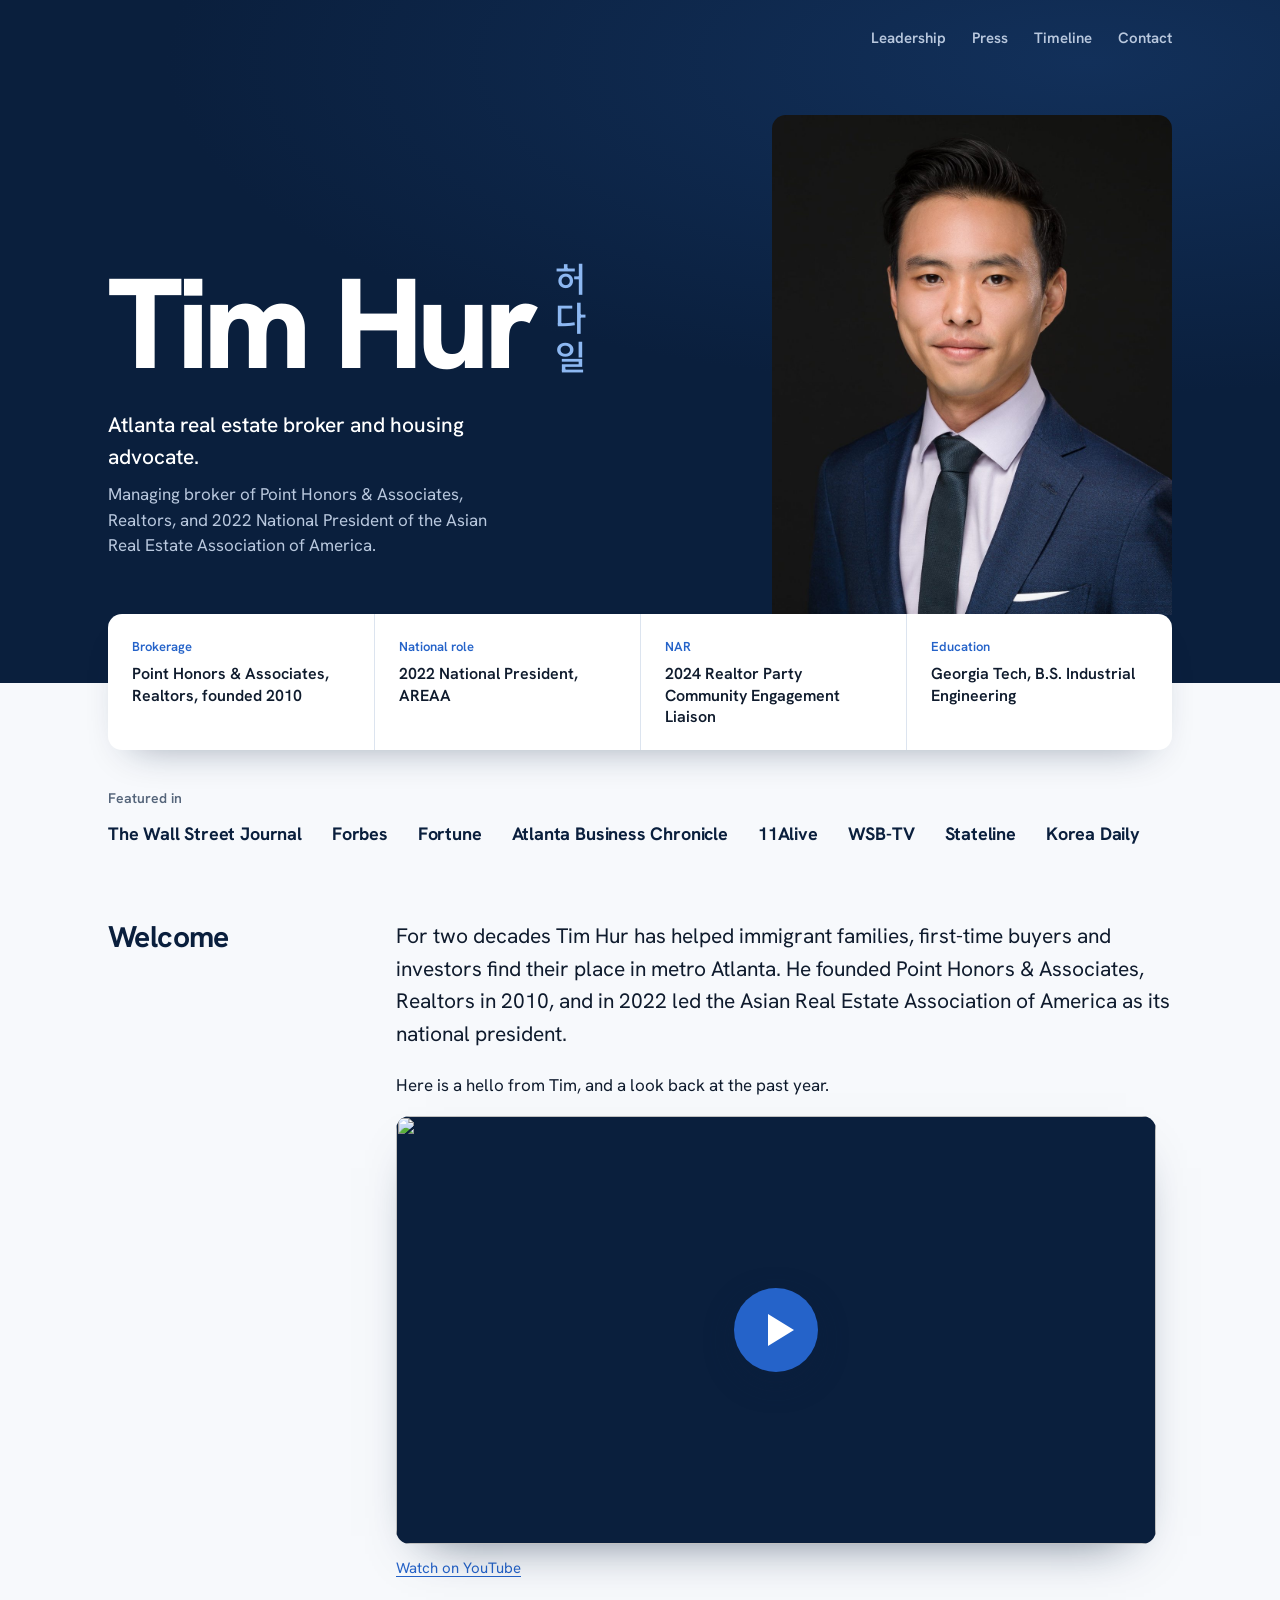
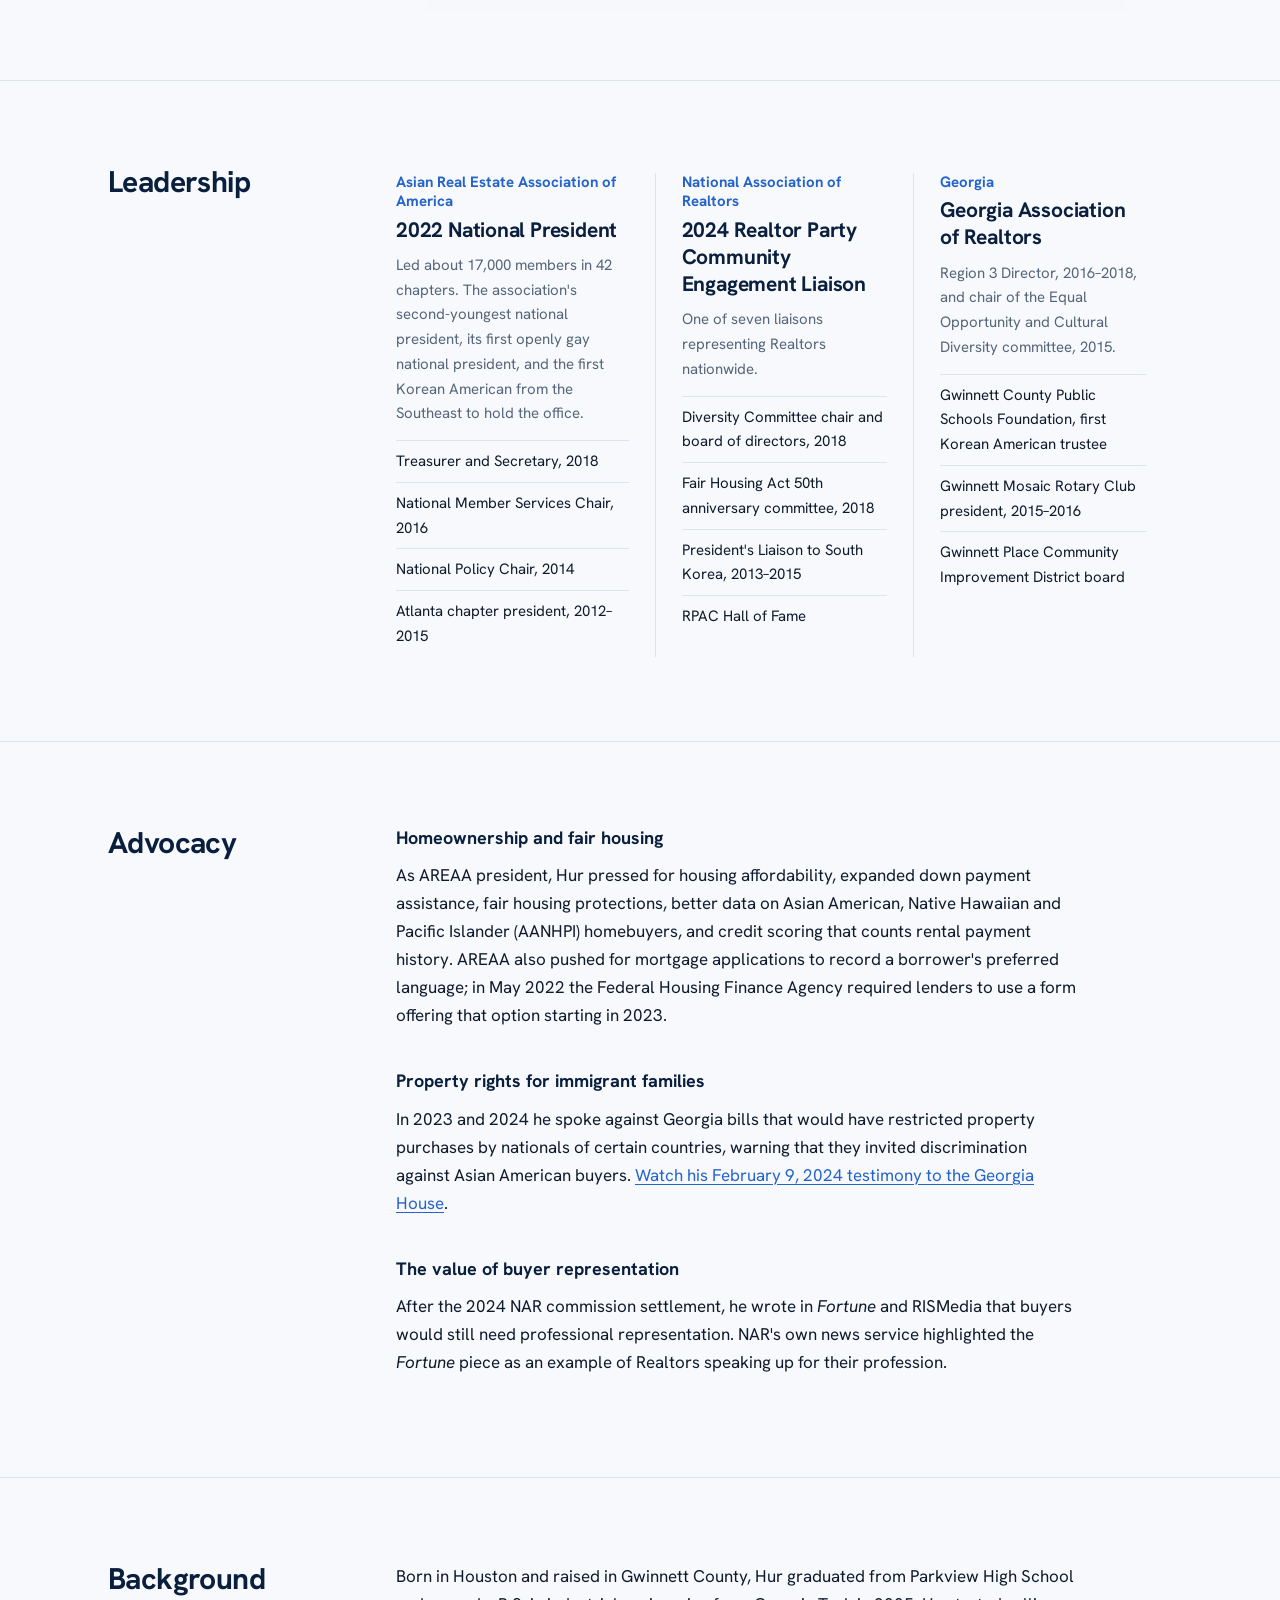
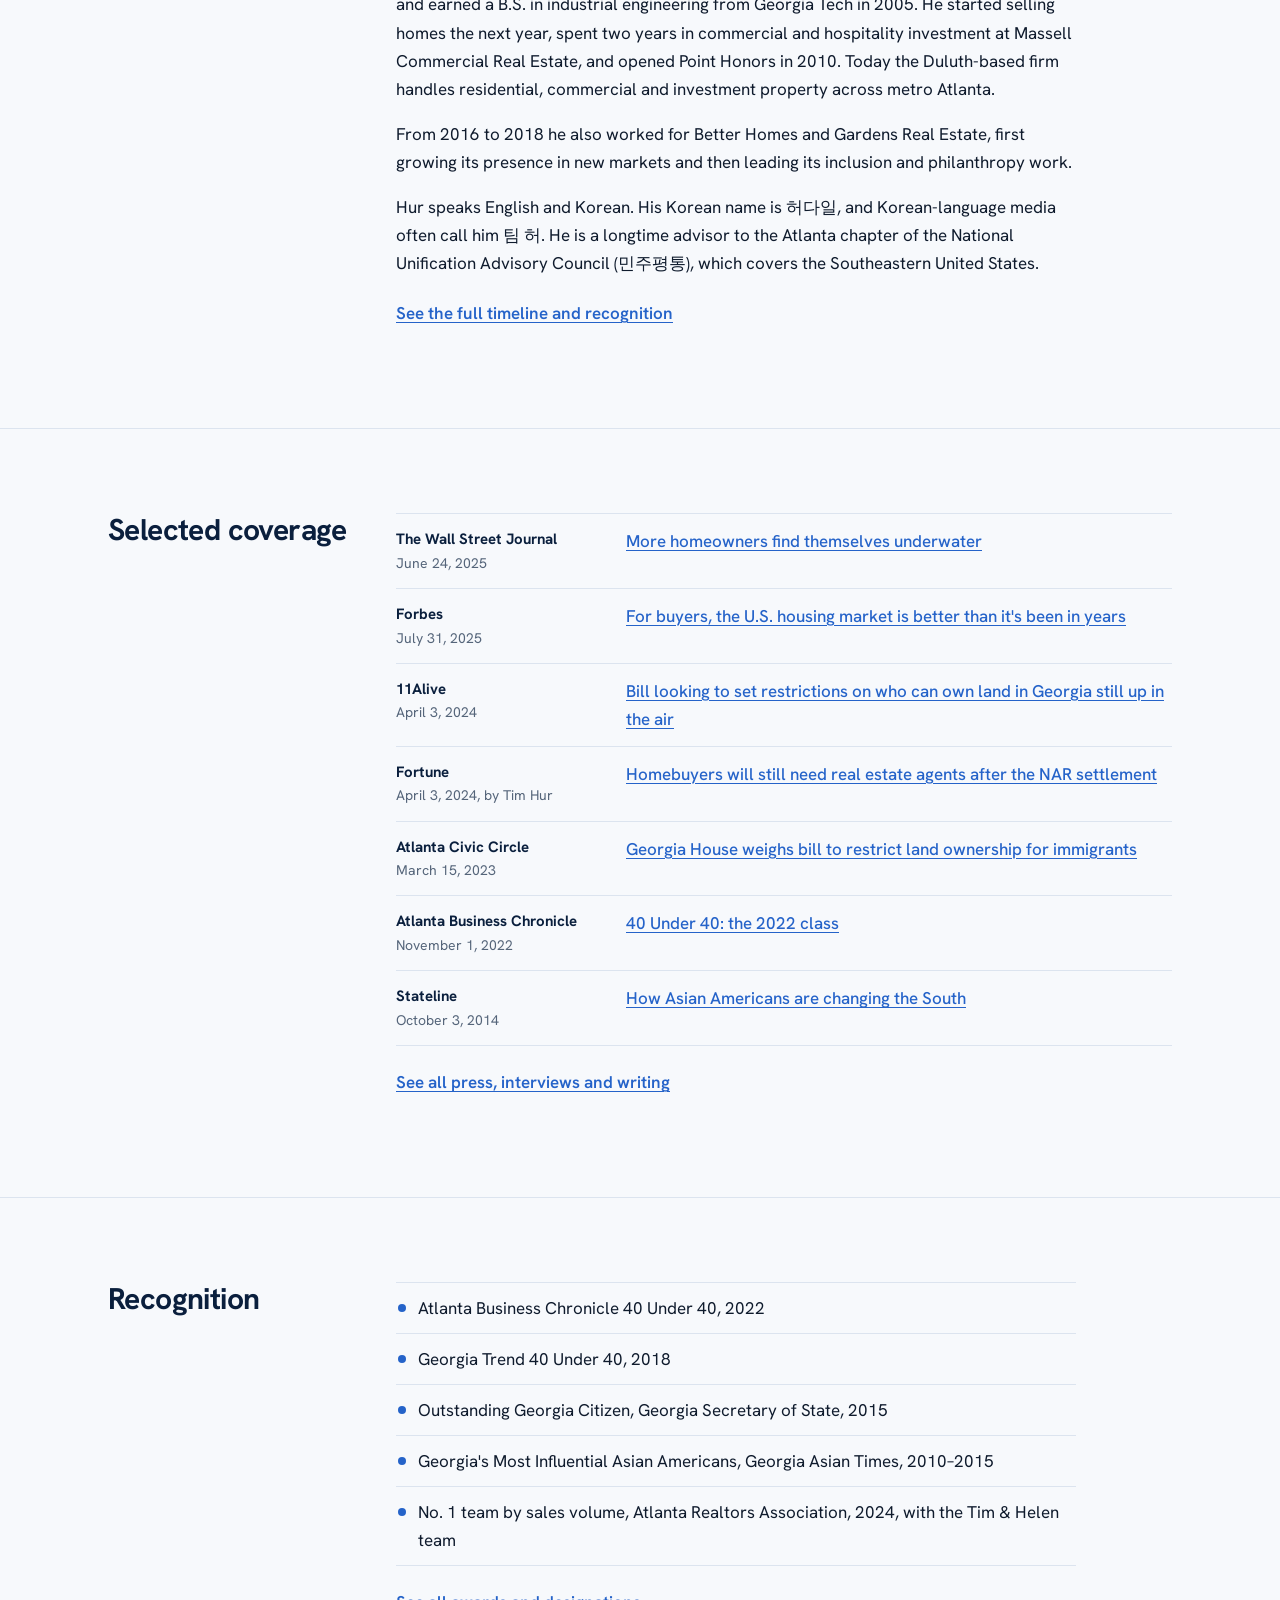
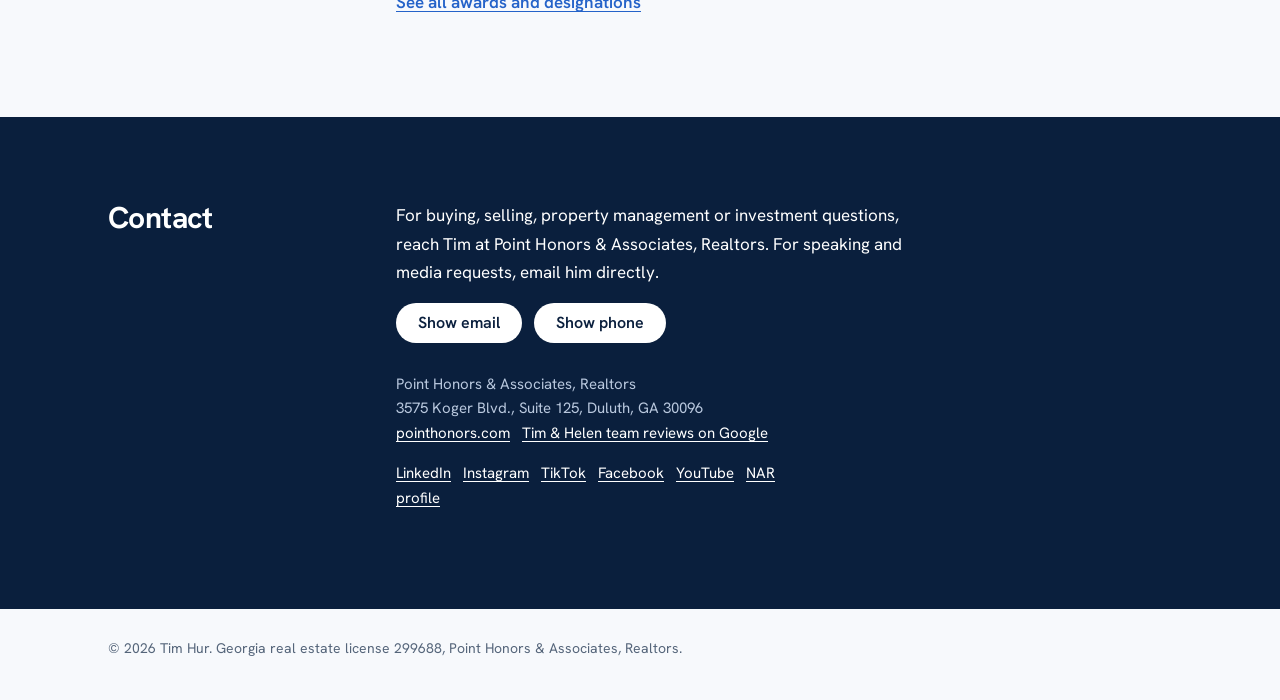
==== commit 51ca0cbb: "Use official firm name Point Honors & Associates, Realtors; AREAA A-List every list since 2018 Co-Au" ====
--- a/index.html
+++ b/index.html
@@ -4,12 +4,12 @@
 <meta charset="utf-8">
 <meta name="viewport" content="width=device-width, initial-scale=1">
 <title>Tim Hur | Atlanta Real Estate Broker &amp; 2022 AREAA National President</title>
-<meta name="description" content="Tim Hur (허다일) is an Atlanta real estate broker, managing broker of Point Honors and Associates, Realtors, and the 2022 national president of the Asian Real Estate Association of America (AREAA).">
+<meta name="description" content="Tim Hur (허다일) is an Atlanta real estate broker, managing broker of Point Honors &amp; Associates, Realtors, and the 2022 national president of the Asian Real Estate Association of America (AREAA).">
 <link rel="canonical" href="https://timhur.com/">
 <meta name="robots" content="index, follow">
 <meta property="og:type" content="profile">
 <meta property="og:title" content="Tim Hur — Atlanta real estate broker and housing advocate">
-<meta property="og:description" content="Managing broker of Point Honors and Associates, Realtors. 2022 National President of AREAA. 2024 NAR Realtor Party Community Engagement Liaison.">
+<meta property="og:description" content="Managing broker of Point Honors &amp; Associates, Realtors. 2022 National President of AREAA. 2024 NAR Realtor Party Community Engagement Liaison.">
 <meta property="og:url" content="https://timhur.com/">
 <meta property="og:image" content="https://timhur.com/images/tim-hur.jpg">
 <meta property="profile:first_name" content="Tim">
@@ -35,13 +35,13 @@
     "alternateName": ["Tim D. Hur", "허다일", "팀 허"],
     "url": "https://timhur.com/",
     "image": "https://timhur.com/images/tim-hur.jpg",
-    "description": "Atlanta real estate broker, managing broker of Point Honors and Associates, Realtors, and 2022 National President of the Asian Real Estate Association of America.",
+    "description": "Atlanta real estate broker, managing broker of Point Honors & Associates, Realtors, and 2022 National President of the Asian Real Estate Association of America.",
     "jobTitle": "Managing Broker",
     "hasCredential": { "@type": "EducationalOccupationalCredential", "credentialCategory": "degree", "name": "B.S. Industrial Engineering", "recognizedBy": { "@type": "CollegeOrUniversity", "name": "Georgia Institute of Technology" } },
     "worksFor": {
       "@type": "RealEstateAgent",
       "@id": "https://www.pointhonors.com/#org",
-      "name": "Point Honors and Associates, Realtors",
+      "name": "Point Honors & Associates, Realtors",
       "url": "https://www.pointhonors.com/",
       "foundingDate": "2010",
       "address": {
@@ -110,7 +110,7 @@
           <span class="name-en">Tim Hur</span>
           <span class="name-ko" lang="ko">허다일</span>
         </h1>
-        <p class="role">Atlanta real estate broker and housing advocate.<span>Managing broker of Point Honors and Associates, Realtors, and 2022 National President of the Asian Real Estate Association of America.</span></p>
+        <p class="role">Atlanta real estate broker and housing advocate.<span>Managing broker of Point Honors &amp; Associates, Realtors, and 2022 National President of the Asian Real Estate Association of America.</span></p>
       </div>
       <div class="portrait">
         <img src="/images/tim-hur.jpg" alt="Portrait of Tim Hur" width="1040" height="1300" fetchpriority="high">
@@ -120,7 +120,7 @@
 </header>
 <div class="facts-wrap"><div class="wrap">
     <dl class="facts">
-      <div><dt>Brokerage</dt><dd>Point Honors and Associates, Realtors, founded 2010</dd></div>
+      <div><dt>Brokerage</dt><dd>Point Honors &amp; Associates, Realtors, founded 2010</dd></div>
       <div><dt>National role</dt><dd>2022 National President, AREAA</dd></div>
       <div><dt>NAR</dt><dd>2024 Realtor Party Community Engagement Liaison</dd></div>
       <div><dt>Education</dt><dd>Georgia Tech, B.S. Industrial Engineering</dd></div>
@@ -149,7 +149,7 @@
   <div class="wrap sec">
     <h2>Welcome</h2>
     <div>
-      <p class="lede">For two decades Tim Hur has helped immigrant families, first-time buyers and investors find their place in metro Atlanta. He founded Point Honors and Associates, Realtors in 2010, and in 2022 led the Asian Real Estate Association of America as its national president.</p>
+      <p class="lede">For two decades Tim Hur has helped immigrant families, first-time buyers and investors find their place in metro Atlanta. He founded Point Honors &amp; Associates, Realtors in 2010, and in 2022 led the Asian Real Estate Association of America as its national president.</p>
       <p>Here is a hello from Tim, and a look back at the past year.</p>
       <div class="video">
         <button type="button" class="video-play" data-id="hMQHinQkRRc" aria-label="Play video: A message from Tim Hur">
@@ -280,13 +280,13 @@
   <div class="wrap sec">
     <h2>Contact</h2>
     <div>
-      <p>For buying, selling, property management or investment questions, reach Tim at Point Honors and Associates, Realtors. For speaking and media requests, email him directly.</p>
+      <p>For buying, selling, property management or investment questions, reach Tim at Point Honors &amp; Associates, Realtors. For speaking and media requests, email him directly.</p>
       <p class="reveal">
         <span id="em"><button type="button" data-u="ruh.mit" data-d="moc.liamg">Show email</button></span>
         <span id="ph"><button type="button" data-n="2232-215-404">Show phone</button></span>
       </p>
       <noscript><p>tim.hur [at] gmail [dot] com</p></noscript>
-      <p class="src">Point Honors and Associates, Realtors<br>3575 Koger Blvd., Suite 125, Duluth, GA 30096<br><a href="https://www.pointhonors.com/">pointhonors.com</a> &nbsp; <a href="https://www.google.com/maps/search/?api=1&amp;query=Tim+Hur+%26+Helen+Pham+-+Point+Honors+%26+Associates%2C+Realtors">Tim &amp; Helen team reviews on Google</a></p>
+      <p class="src">Point Honors &amp; Associates, Realtors<br>3575 Koger Blvd., Suite 125, Duluth, GA 30096<br><a href="https://www.pointhonors.com/">pointhonors.com</a> &nbsp; <a href="https://www.google.com/maps/search/?api=1&amp;query=Tim+Hur+%26+Helen+Pham+-+Point+Honors+%26+Associates%2C+Realtors">Tim &amp; Helen team reviews on Google</a></p>
       <p class="src"><a href="https://www.linkedin.com/in/timhur/">LinkedIn</a> &nbsp; <a href="https://www.instagram.com/timhur7/">Instagram</a> &nbsp; <a href="https://www.tiktok.com/@georgiarealtor">TikTok</a> &nbsp; <a href="https://www.facebook.com/timhur7">Facebook</a> &nbsp; <a href="https://www.youtube.com/@wineaboutrealestate">YouTube</a> &nbsp; <a href="https://www.nar.realtor/tim-hur">NAR profile</a></p>
     </div>
   </div>
@@ -295,7 +295,7 @@
 </main>
 
 <footer>
-  <div class="wrap">© 2026 Tim Hur. Georgia real estate license 299688, Point Honors and Associates, Realtors.</div>
+  <div class="wrap">© 2026 Tim Hur. Georgia real estate license 299688, Point Honors &amp; Associates, Realtors.</div>
 </footer>
 
 <script>
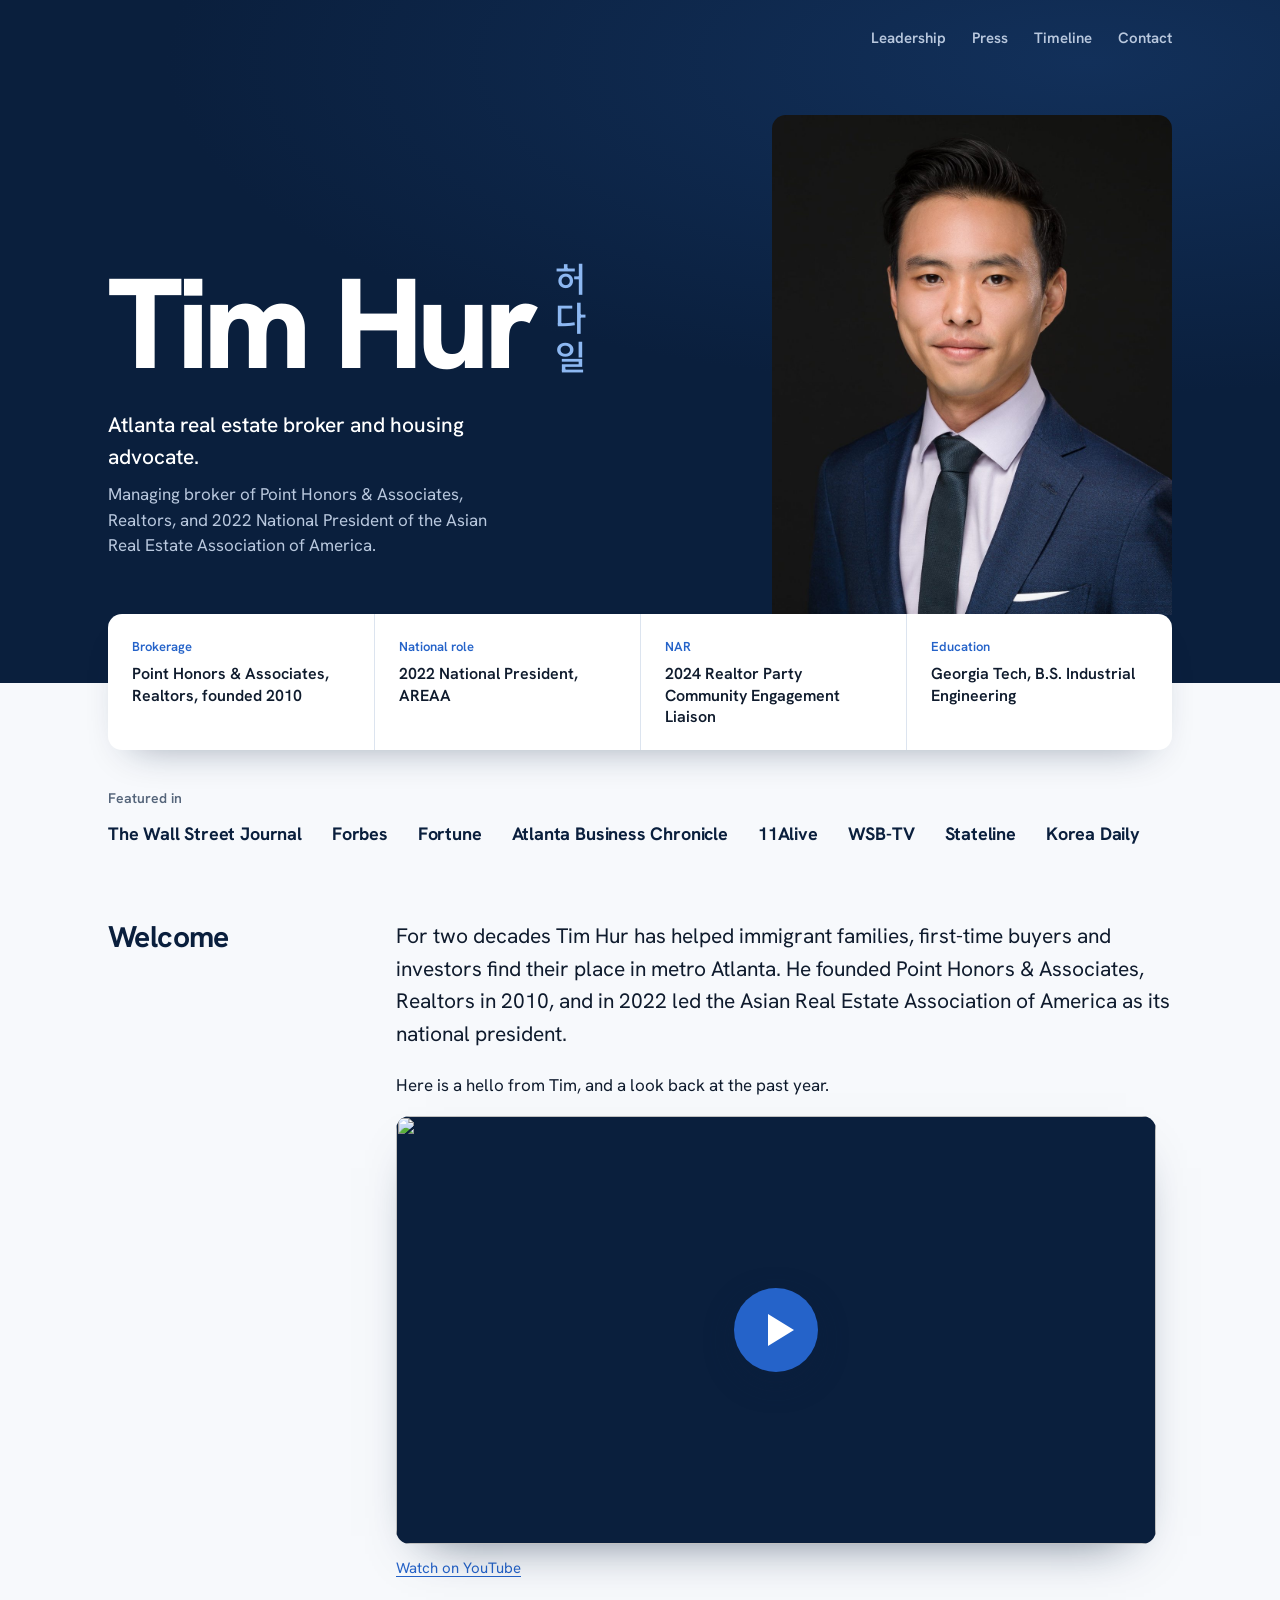
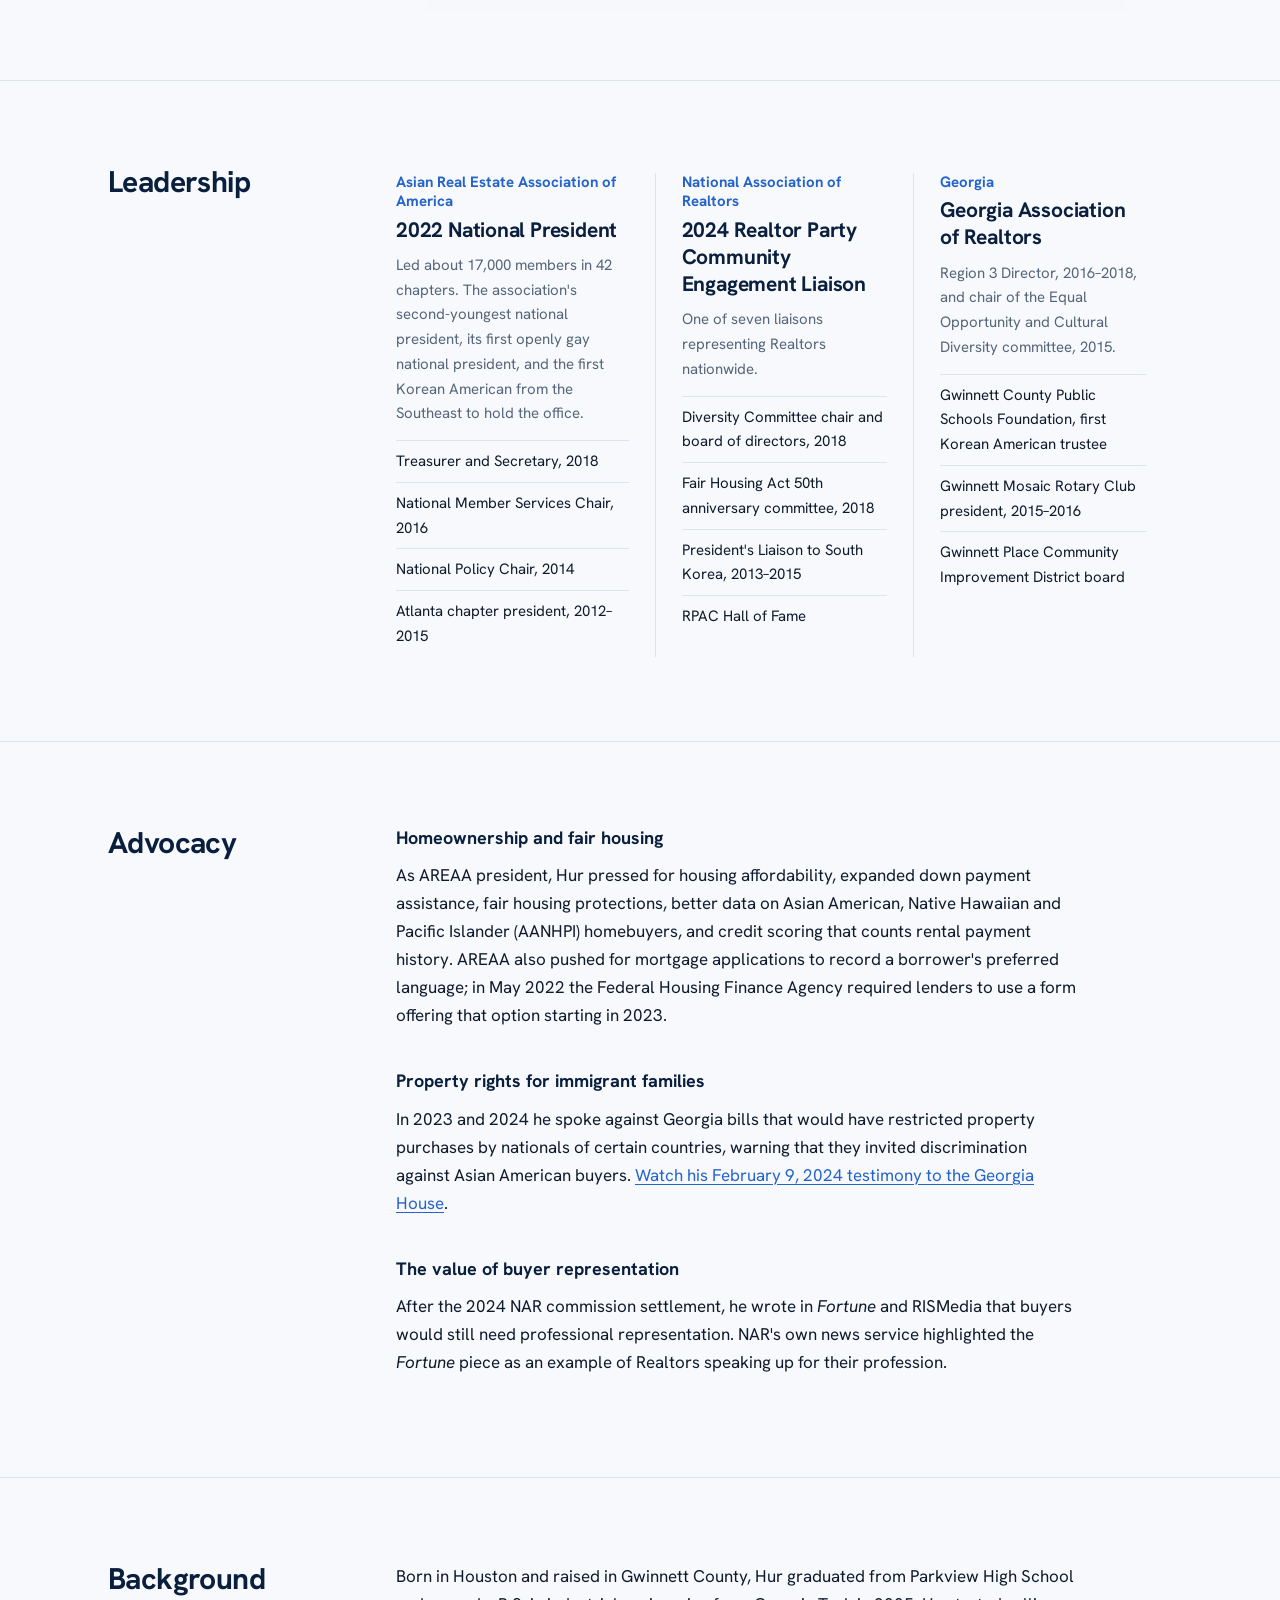
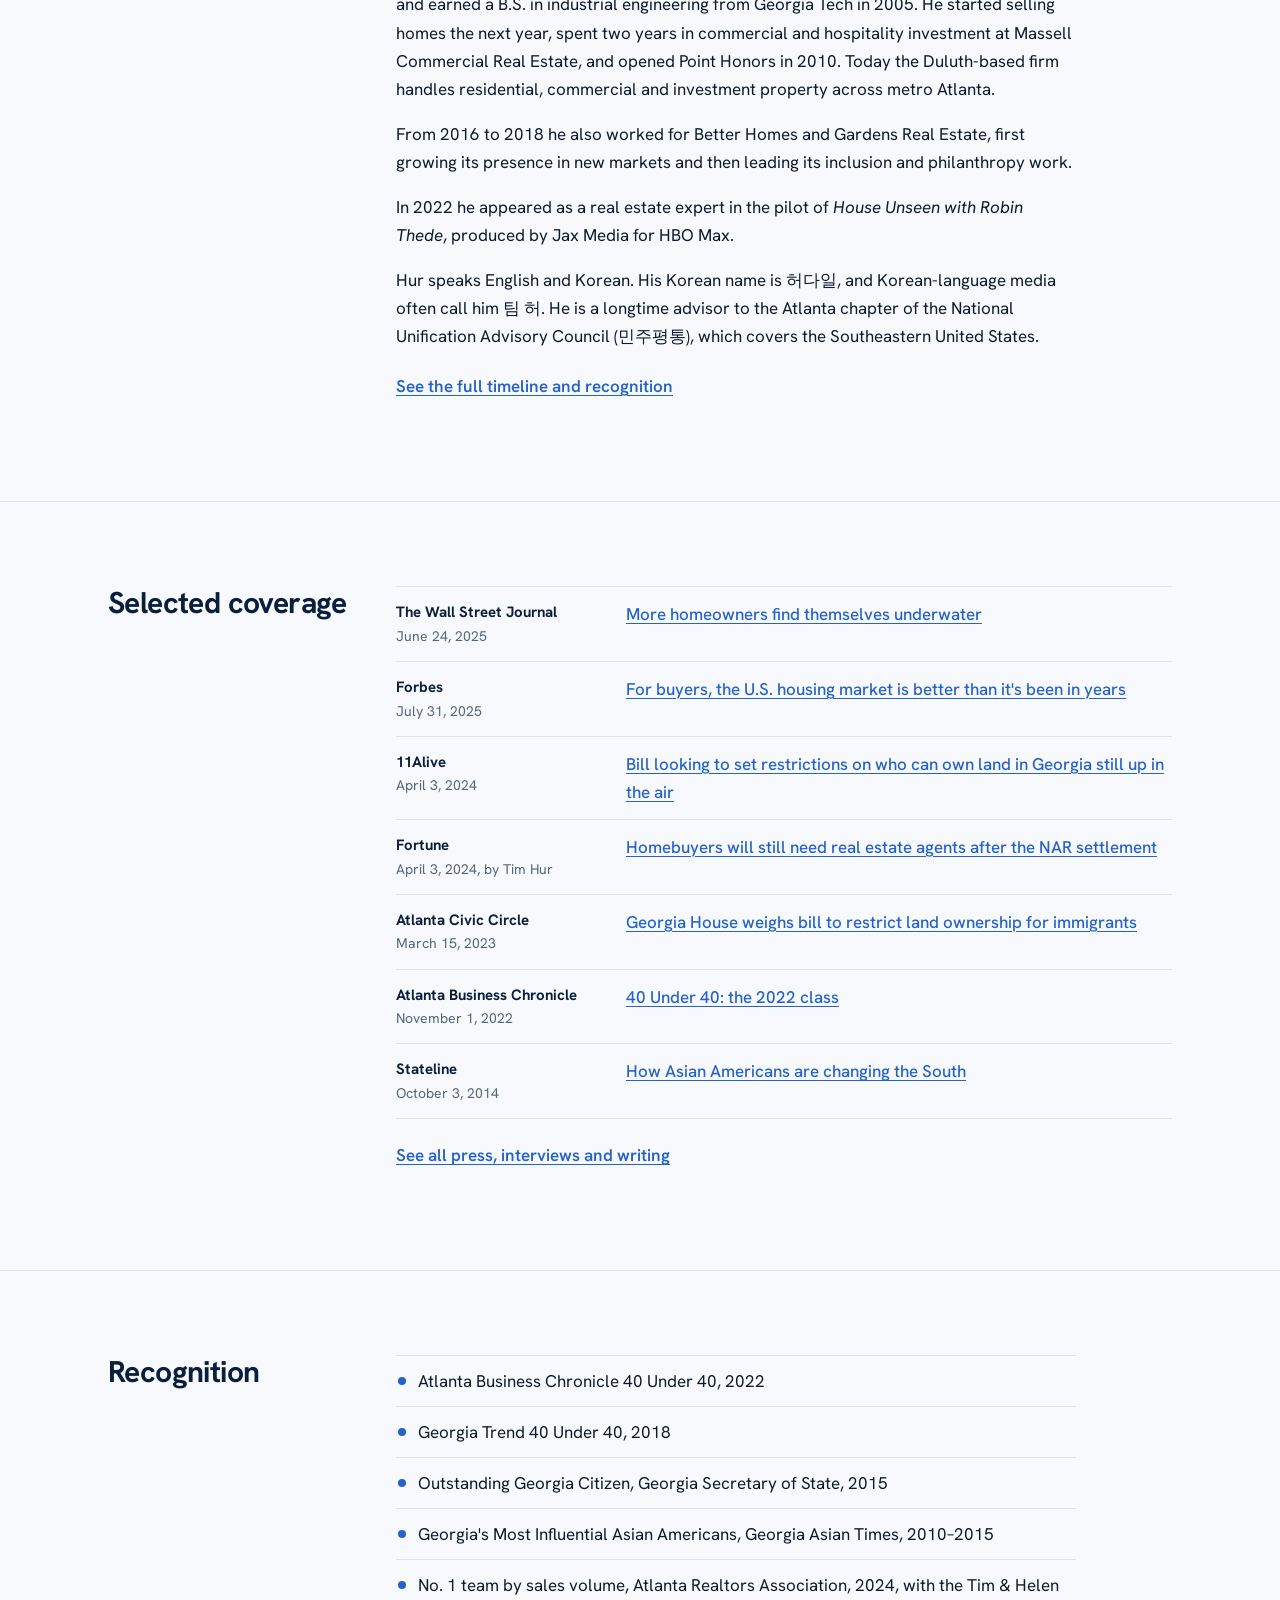
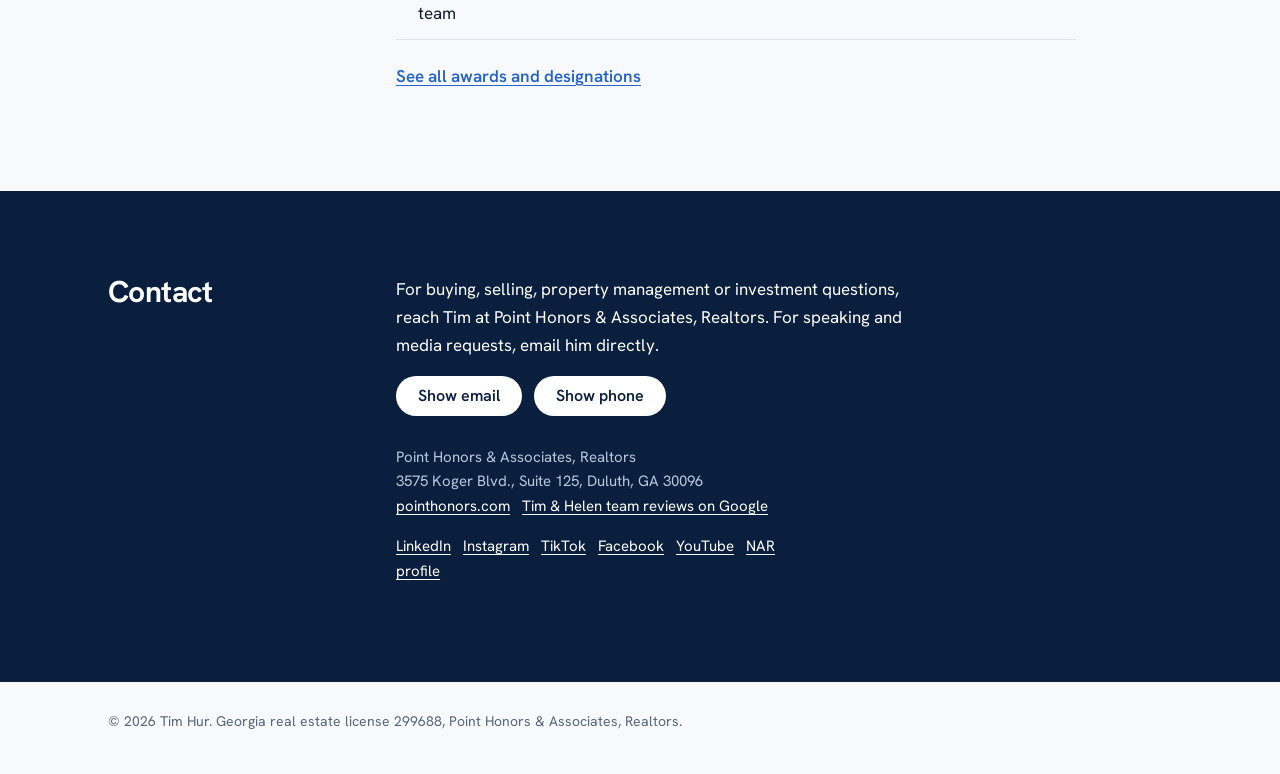
==== commit 0538ecb6: "Highlight House Unseen pilot on homepage and press page Co-Authored-By: Claude Opus 5.5 <noreply@ant" ====
--- a/index.html
+++ b/index.html
@@ -224,6 +224,7 @@
     <div>
       <p>Born in Houston and raised in Gwinnett County, Hur graduated from Parkview High School and earned a B.S. in industrial engineering from Georgia Tech in 2005. He started selling homes the next year, spent two years in commercial and hospitality investment at Massell Commercial Real Estate, and opened Point Honors in 2010. Today the Duluth-based firm handles residential, commercial and investment property across metro Atlanta.</p>
       <p>From 2016 to 2018 he also worked for Better Homes and Gardens Real Estate, first growing its presence in new markets and then leading its inclusion and philanthropy work.</p>
+      <p>In 2022 he appeared as a real estate expert in the pilot of <i>House Unseen with Robin Thede</i>, produced by Jax Media for HBO Max.</p>
       <p>Hur speaks English and Korean. His Korean name is <span lang="ko">허다일</span>, and Korean-language media often call him <span lang="ko">팀 허</span>. He is a longtime advisor to the Atlanta chapter of the National Unification Advisory Council (<span lang="ko">민주평통</span>), which covers the Southeastern United States.</p>
       <p class="more"><a href="/timeline/">See the full timeline and recognition</a></p>
     </div>
--- a/styles.css
+++ b/styles.css
@@ -176,3 +176,5 @@
   .topnav{flex-direction:column;align-items:flex-start;gap:10px}
   .topnav .links{margin-left:0;gap:6px 18px}
 }
+
+.press .ttl{font-weight:500;font-style:italic}
